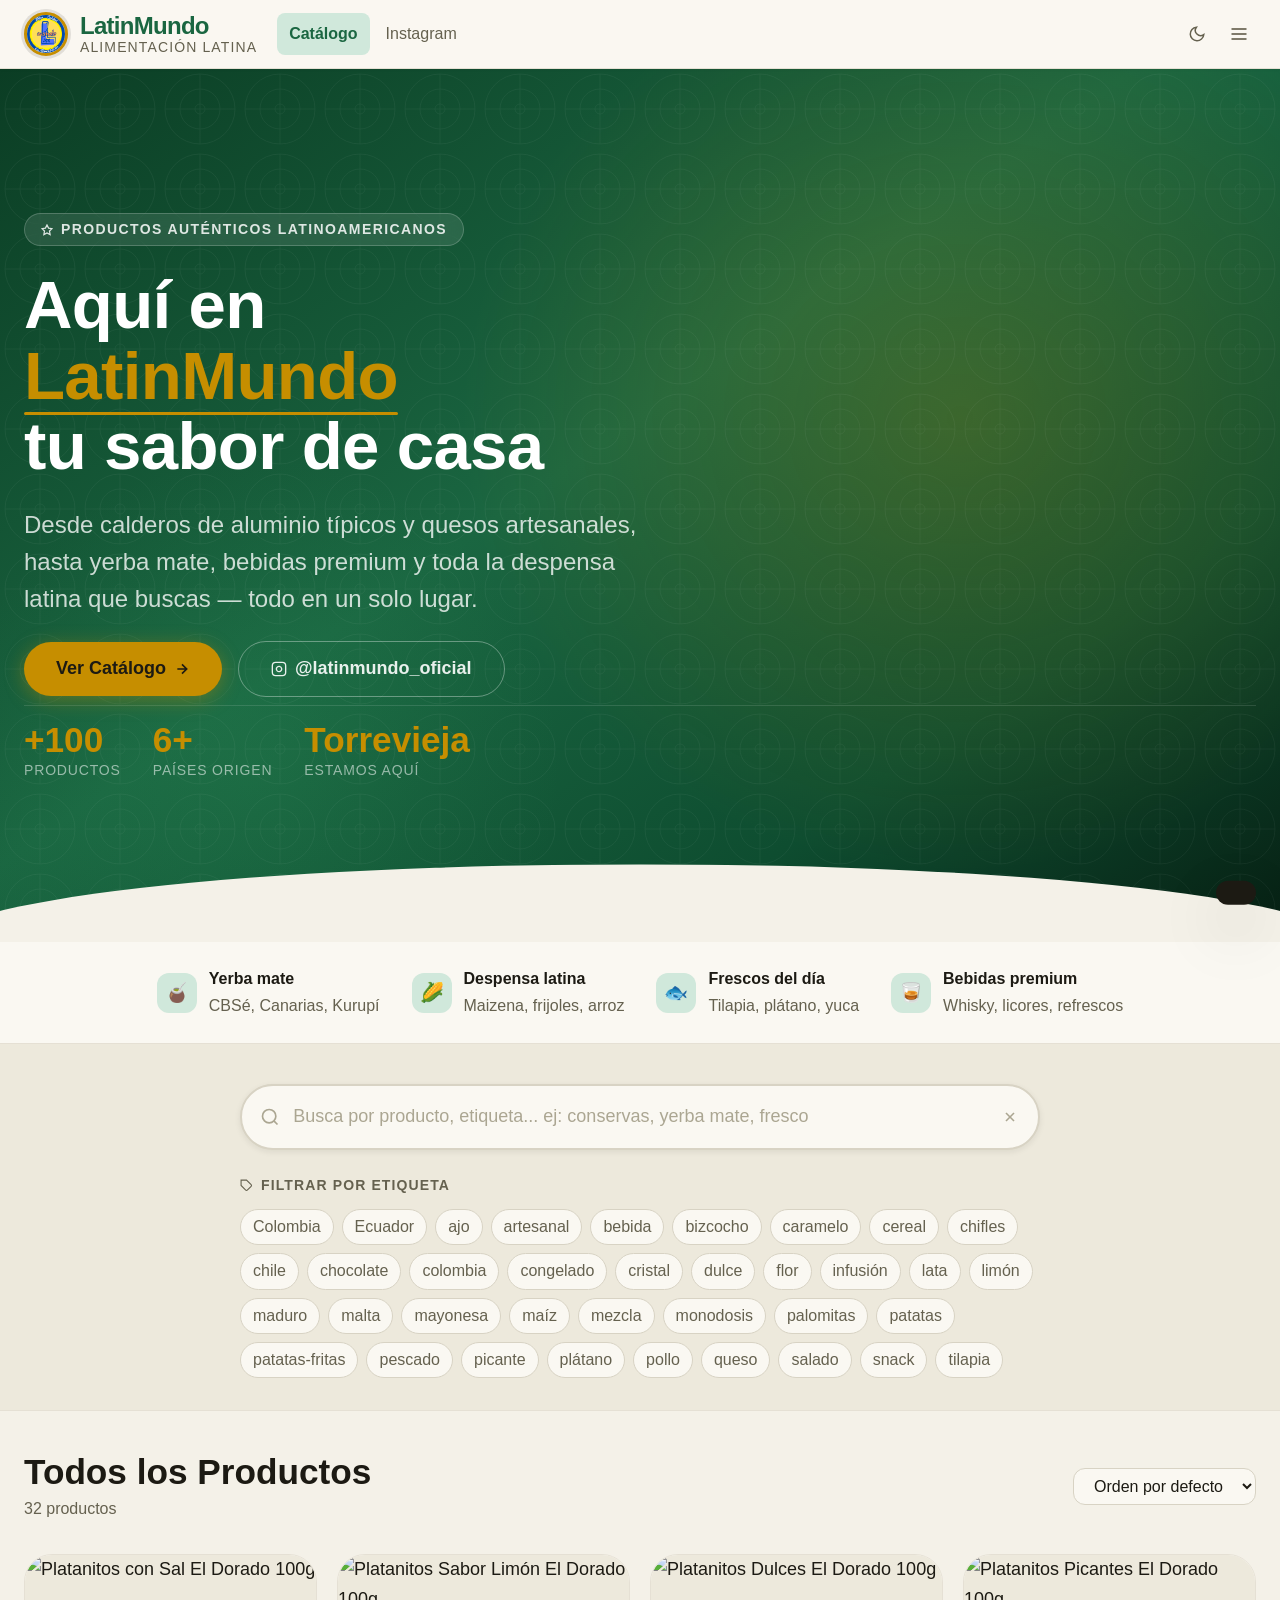
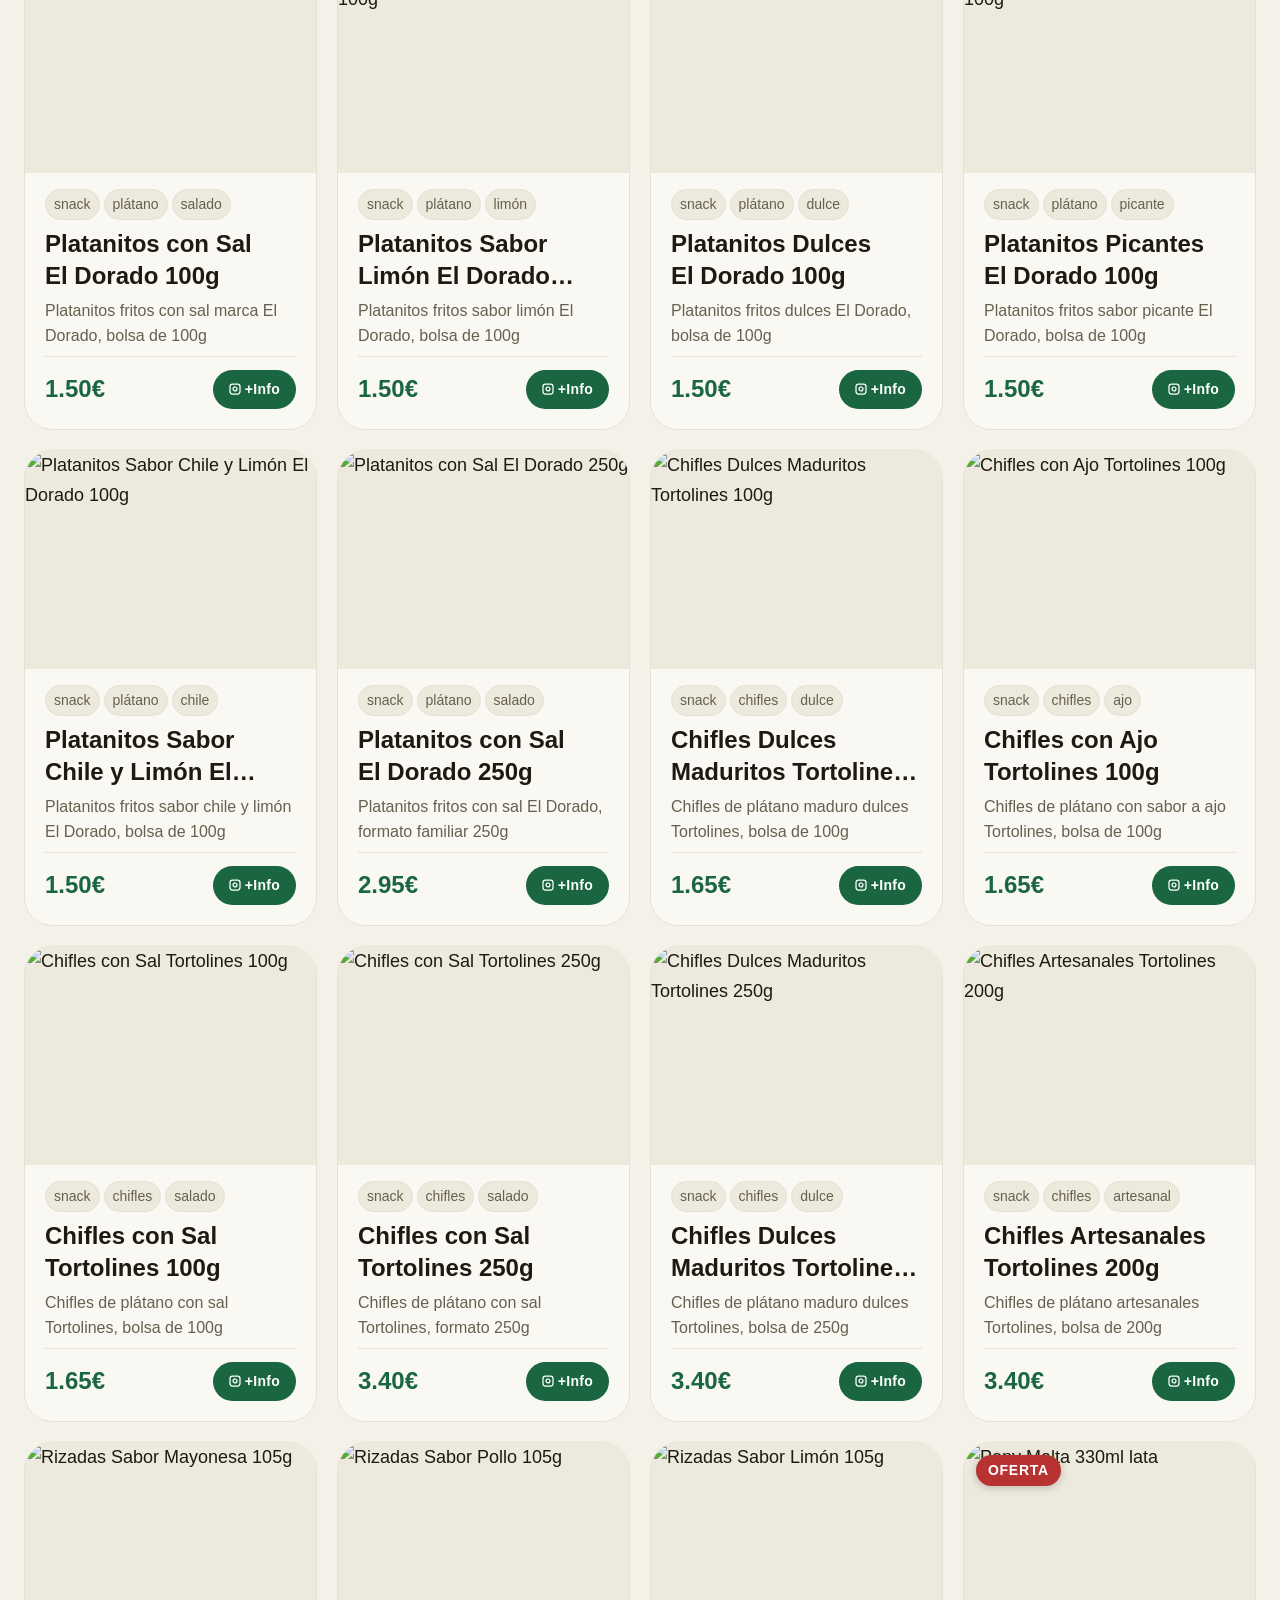
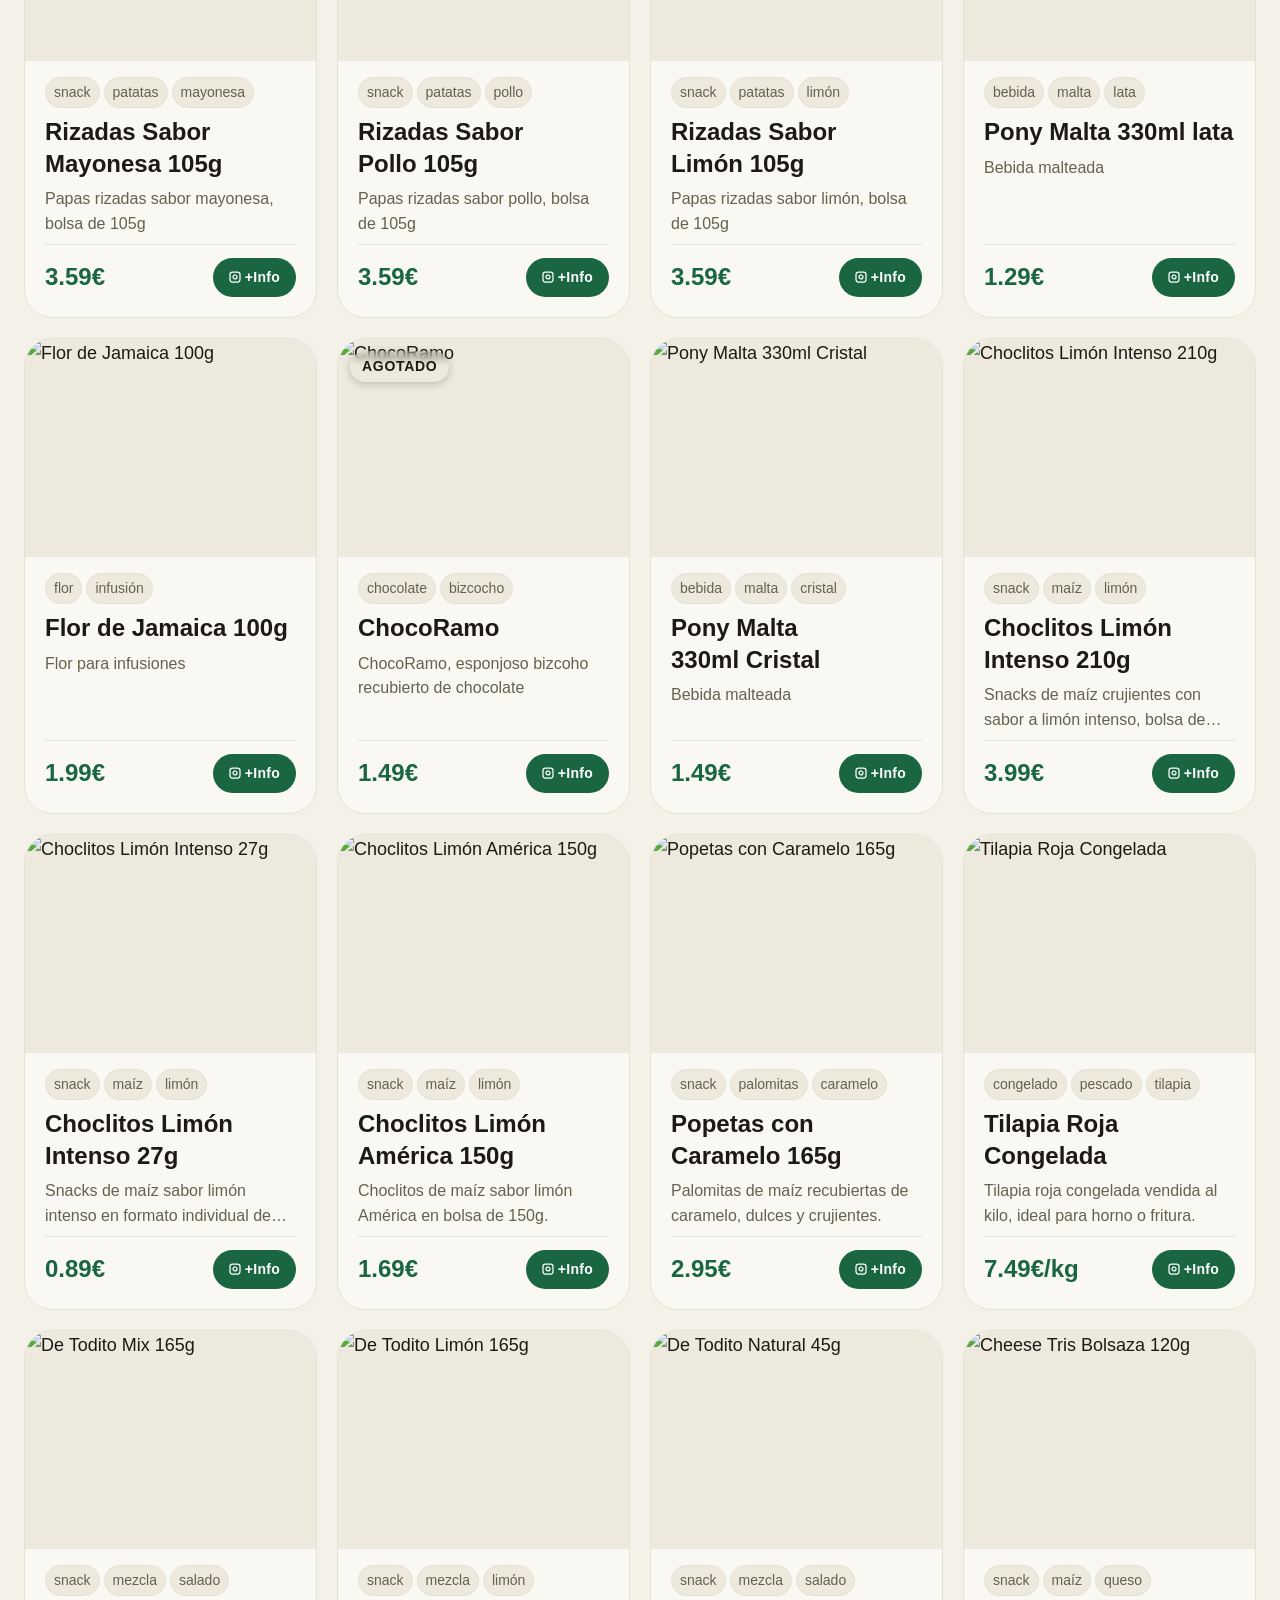
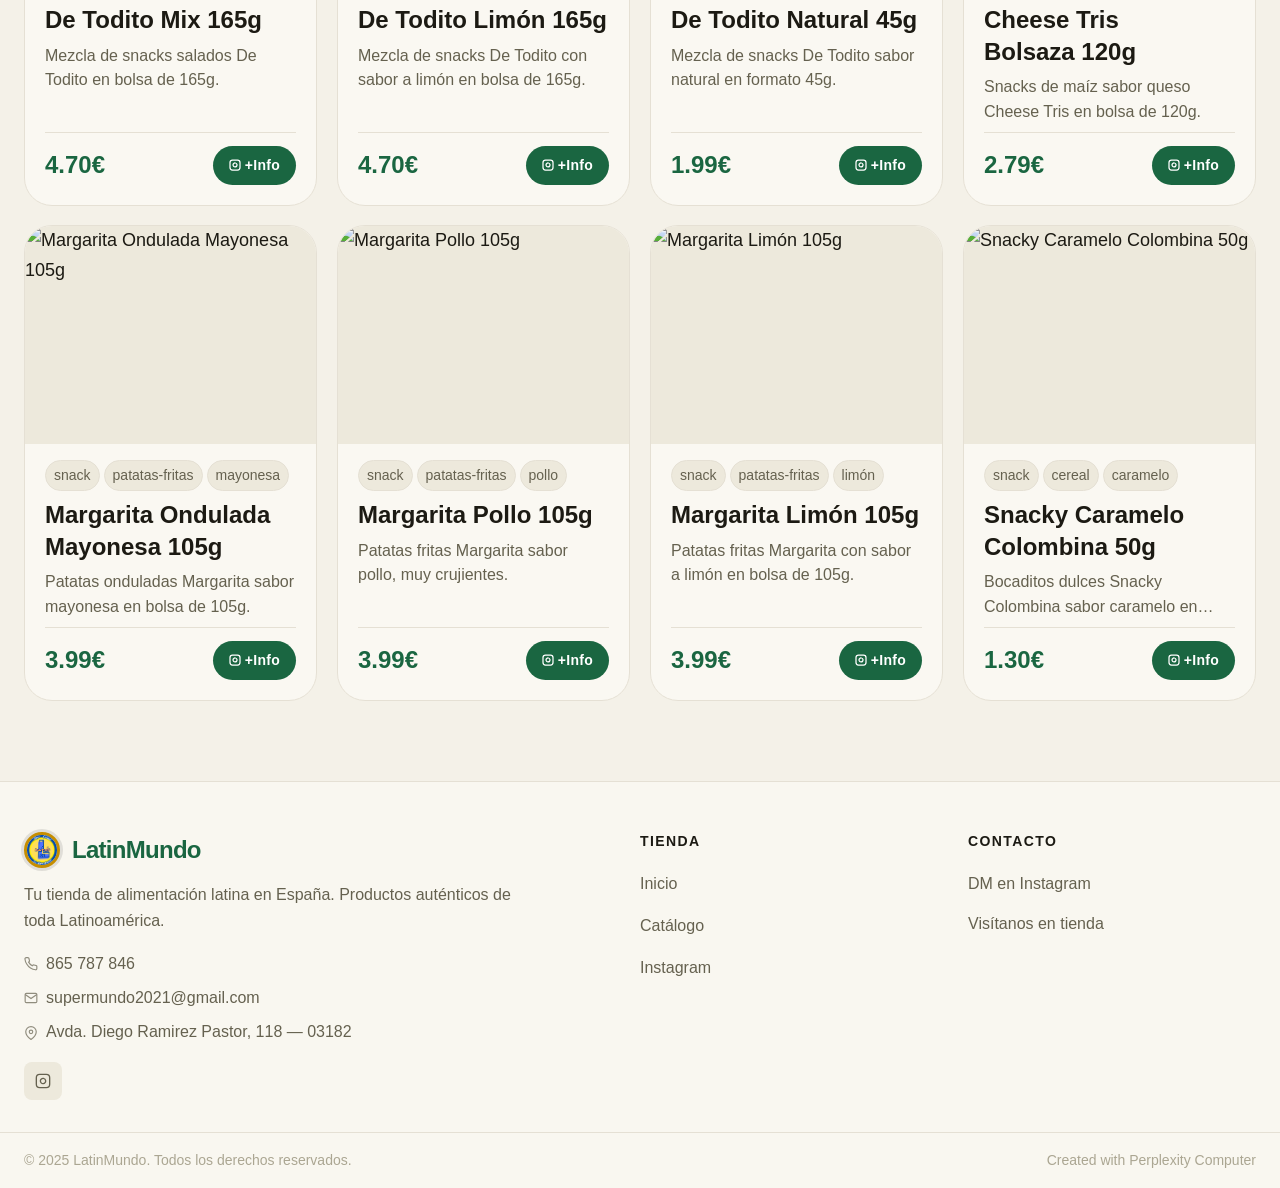
==== index.html @ 467a12db "Add files via upload" ====
<!DOCTYPE html>
<html lang="es" data-theme="light">
<head>
  <meta charset="UTF-8">
  <meta name="viewport" content="width=device-width, initial-scale=1.0">
  <title>LatinMundo — Productos Latinos en España</title>
  <meta name="description" content="Tu tienda de alimentación latina en Torrevieja. Yerba mate, bebidas, frutas exóticas, despensa latina y mucho más. Síguenos en @latinmundo_oficial.">
  <meta property="og:title" content="LatinMundo — Alimentación Latina">
  <meta property="og:description" content="Tu tienda de productos latinos en Torrevieja">
  <meta property="og:type" content="website">

  <!-- FAVICON CON TU PNG -->
 <link rel="icon" type="image/png" href="S(1).png">

  <link href="https://api.fontshare.com/v2/css?f[]=clash-display@400,500,600,700&f[]=satoshi@400,500,600,700&display=swap" rel="stylesheet">
  <link rel="stylesheet" href="style.css">
  <link rel="stylesheet" href="admin.css">

  <!-- LOGO REDONDO CON CSS -->
  <style>
    .logo-mark {
      width: 36px;
      height: 36px;
      border-radius: 50%;
      object-fit: cover;
      border: 3px solid #c68e00;
      background: #1a6641;
      box-shadow: 0 0 0 3px rgba(0,0,0,0.1);
    }

    /* Versión más grande para el header principal si quieres */
    .header .logo-mark {
      width: 44px;
      height: 44px;
    }
  </style>

  <script type="application/ld+json">
  {"@context":"https://schema.org","@type":"GroceryStore","name":"LatinMundo","description":"Tienda de alimentación latina en España.","url":"https://alimentacionsupermundo.es","telephone":"+34865787846","email":"supermundo2021@gmail.com","address":{"@type":"PostalAddress","streetAddress":"Avda. Diego Ramirez Pastor, 118","postalCode":"03182","addressCountry":"ES"},"sameAs":["https://www.instagram.com/latinmundo_oficial/"],"creator":{"@type":"SoftwareApplication","name":"Perplexity Computer","url":"https://www.perplexity.ai/computer"}}
  </script>
</head>
<body>

<!-- ======================================================
     VISTA: CATÁLOGO
     ====================================================== -->
<div id="view-catalog">

  <!-- HEADER -->
  <header class="header">
    <div class="header-inner">
      <a href="#" class="logo" aria-label="LatinMundo - Inicio">
        <!-- LOGO PNG REDONDO -->
        <img src="S(1).png" alt="LatinMundo" class="logo-mark">
        <div class="logo-text">
          <span class="logo-name">LatinMundo</span>
          <span class="logo-sub">Alimentación Latina</span>
        </div>
      </a>

      <nav class="nav" id="main-nav" role="navigation" aria-label="Navegación principal">
        <a href="#" class="nav-link active">Catálogo</a>
        <a href="https://www.instagram.com/latinmundo_oficial/" target="_blank" rel="noopener" class="nav-link">Instagram</a>
      </nav>

      <div class="header-actions">
        <button class="btn-icon" data-theme-toggle aria-label="Cambiar tema">
          <svg width="18" height="18" viewBox="0 0 24 24" fill="none" stroke="currentColor" stroke-width="2"><circle cx="12" cy="12" r="5"/><path d="M12 1v2M12 21v2M4.22 4.22l1.42 1.42M18.36 18.36l1.42 1.42M1 12h2M21 12h2M4.22 19.78l1.42-1.42M18.36 5.64l1.42-1.42"/></svg>
        </button>
        <button class="mobile-menu-btn btn-icon" id="mobile-menu-btn" aria-label="Abrir menú">
          <svg width="20" height="20" viewBox="0 0 24 24" fill="none" stroke="currentColor" stroke-width="2"><line x1="3" y1="6" x2="21" y2="6"/><line x1="3" y1="12" x2="21" y2="12"/><line x1="3" y1="18" x2="21" y2="18"/></svg>
        </button>
      </div>
    </div>
  </header>

  <!-- HERO -->
  <section class="hero" aria-label="Bienvenida">
    <div class="hero-pattern" aria-hidden="true"></div>
    <div class="hero-inner">
      <div class="hero-badge">
        <svg width="12" height="12" viewBox="0 0 24 24" fill="none" stroke="currentColor" stroke-width="2.5"><polygon points="12 2 15.09 8.26 22 9.27 17 14.14 18.18 21.02 12 17.77 5.82 21.02 7 14.14 2 9.27 8.91 8.26 12 2"/></svg>
        Productos Auténticos Latinoamericanos
      </div>
      <h1>Aquí en <span>LatinMundo</span><br>tu sabor de casa</h1>
      <p class="hero-desc">Desde calderos de aluminio típicos y quesos artesanales, hasta yerba mate, bebidas premium y toda la despensa latina que buscas — todo en un solo lugar.</p>
      <div class="hero-actions">
        <a href="#catalogo" class="btn-primary">
          Ver Catálogo
          <svg width="16" height="16" viewBox="0 0 24 24" fill="none" stroke="currentColor" stroke-width="2.5"><path d="M5 12h14M12 5l7 7-7 7"/></svg>
        </a>
        <a href="https://www.instagram.com/latinmundo_oficial/" target="_blank" rel="noopener" class="btn-outline-white">
          <svg width="16" height="16" viewBox="0 0 24 24" fill="none" stroke="currentColor" stroke-width="2"><rect x="2" y="2" width="20" height="20" rx="5"/><path d="M16 11.37A4 4 0 1 1 12.63 8 4 4 0 0 1 16 11.37z"/><line x1="17.5" y1="6.5" x2="17.51" y2="6.5"/></svg>
          @latinmundo_oficial
        </a>
      </div>
    </div>

    <div class="hero-stats">
      <div class="hero-stat">
        <span class="hero-stat-num">+100</span>
        <span class="hero-stat-label">Productos</span>
      </div>
      <div class="hero-stat">
        <span class="hero-stat-num">6+</span>
        <span class="hero-stat-label">Países origen</span>
      </div>
      <div class="hero-stat">
        <span class="hero-stat-num">Torrevieja</span>
        <span class="hero-stat-label">Estamos aquí</span>
      </div>
    </div>
  </section>

  <!-- FRANJA DE CARACTERÍSTICAS -->
  <div class="features-strip">
    <div class="features-strip-inner">
      <div class="feature-item">
        <div class="feature-icon">🧉</div>
        <div class="feature-text"><strong>Yerba mate</strong>CBSé, Canarias, Kurupí</div>
      </div>
      <div class="feature-item">
        <div class="feature-icon">🌽</div>
        <div class="feature-text"><strong>Despensa latina</strong>Maizena, frijoles, arroz</div>
      </div>
      <div class="feature-item">
        <div class="feature-icon">🐟</div>
        <div class="feature-text"><strong>Frescos del día</strong>Tilapia, plátano, yuca</div>
      </div>
      <div class="feature-item">
        <div class="feature-icon">🥃</div>
        <div class="feature-text"><strong>Bebidas premium</strong>Whisky, licores, refrescos</div>
      </div>
    </div>
  </div>

  <!-- BÚSQUEDA -->
  <section class="search-section" id="catalogo" aria-label="Búsqueda y filtros">
    <div class="search-wrap">
      <div class="search-bar-main">
        <div class="search-input-wrap">
          <svg class="search-icon" width="20" height="20" viewBox="0 0 24 24" fill="none" stroke="currentColor" stroke-width="2"><circle cx="11" cy="11" r="8"/><path d="M21 21l-4.35-4.35"/></svg>
          <input
            id="search-input"
            type="search"
            class="search-input"
            placeholder="Busca por producto, etiqueta... ej: conservas, yerba mate, fresco"
            aria-label="Buscar productos"
            autocomplete="off"
          >
          <button class="search-clear" onclick="clearSearch()" aria-label="Borrar búsqueda" title="Borrar">
            <svg width="16" height="16" viewBox="0 0 24 24" fill="none" stroke="currentColor" stroke-width="2.5"><line x1="18" y1="6" x2="6" y2="18"/><line x1="6" y1="6" x2="18" y2="18"/></svg>
          </button>
        </div>
      </div>
      <div class="tag-section">
        <p class="tag-label">
          <svg width="13" height="13" viewBox="0 0 24 24" fill="none" stroke="currentColor" stroke-width="2"><path d="M20.59 13.41l-7.17 7.17a2 2 0 0 1-2.83 0L2 12V2h10l8.59 8.59a2 2 0 0 1 0 2.82z"/><line x1="7" y1="7" x2="7.01" y2="7"/></svg>
          Filtrar por etiqueta
        </p>
        <div class="tag-cloud" id="tag-cloud" role="list" aria-label="Etiquetas de productos"></div>
      </div>
    </div>
  </section>

  <!-- CATÁLOGO -->
  <main class="catalog-main" aria-label="Catálogo de productos">
    <div class="catalog-header">
      <div>
        <h2 class="products-title">Todos los Productos</h2>
        <p class="products-count" id="products-count" aria-live="polite">Cargando...</p>
      </div>
      <select class="sort-select" id="sort-select" aria-label="Ordenar">
        <option value="default">Orden por defecto</option>
        <option value="az">Nombre A → Z</option>
        <option value="za">Nombre Z → A</option>
      </select>
    </div>
    <div class="products-grid" id="products-grid" role="list"></div>
  </main>

  <!-- FOOTER -->
  <footer class="footer">
    <div class="footer-inner">
      <div class="footer-brand">
        <a href="#" class="logo">
          <!-- LOGO PNG REDONDO EN FOOTER -->
          <img src="S(1).png" alt="LatinMundo" class="logo-mark">
          <span class="logo-name">LatinMundo</span>
        </a>
        <p>Tu tienda de alimentación latina en España. Productos auténticos de toda Latinoamérica.</p>
        <div class="footer-contact-list">
          <a href="tel:+34865787846" class="footer-contact-link">
            <svg width="14" height="14" viewBox="0 0 24 24" fill="none" stroke="currentColor" stroke-width="2"><path d="M22 16.92v3a2 2 0 0 1-2.18 2 19.79 19.79 0 0 1-8.63-3.07A19.5 19.5 0 0 1 4.69 12a19.79 19.79 0 0 1-3.07-8.67A2 2 0 0 1 3.6 1.18h3a2 2 0 0 1 2 1.72c.127.96.361 1.903.7 2.81a2 2 0 0 1-.45 2.11L7.91 8.77a16 16 0 0 0 6.29 6.29l.96-.96a2 2 0 0 1 2.11-.45c.907.339 1.85.573 2.81.7A2 2 0 0 1 22 16.92z"/></svg>
            865 787 846
          </a>
          <a href="mailto:supermundo2021@gmail.com" class="footer-contact-link">
            <svg width="14" height="14" viewBox="0 0 24 24" fill="none" stroke="currentColor" stroke-width="2"><path d="M4 4h16c1.1 0 2 .9 2 2v12c0 1.1-.9 2-2 2H4c-1.1 0-2-.9-2-2V6c0-1.1.9-2 2-2z"/><polyline points="22,6 12,13 2,6"/></svg>
            supermundo2021@gmail.com
          </a>
          <a href="https://www.google.com/maps/search/?api=1&query=Avda.+Diego+Ramirez+Pastor+118+03182+Torrevieja" target="_blank" rel="noopener" class="footer-contact-link">
            <svg width="14" height="14" viewBox="0 0 24 24" fill="none" stroke="currentColor" stroke-width="2"><path d="M21 10c0 7-9 13-9 13s-9-6-9-13a9 9 0 0 1 18 0z"/><circle cx="12" cy="10" r="3"/></svg>
            Avda. Diego Ramirez Pastor, 118 — 03182
          </a>
        </div>
        <div class="social-links" style="margin-top:var(--space-4);">
          <a href="https://www.instagram.com/latinmundo_oficial/" target="_blank" rel="noopener" class="social-link" aria-label="Instagram">
            <svg width="16" height="16" viewBox="0 0 24 24" fill="none" stroke="currentColor" stroke-width="2"><rect x="2" y="2" width="20" height="20" rx="5"/><path d="M16 11.37A4 4 0 1 1 12.63 8 4 4 0 0 1 16 11.37z"/><line x1="17.5" y1="6.5" x2="17.51" y2="6.5"/></svg>
          </a>
        </div>
      </div>
      <div>
        <p class="footer-col-title">Tienda</p>
        <ul class="footer-links">
          <li><a href="#">Inicio</a></li>
          <li><a href="#catalogo">Catálogo</a></li>
          <li><a href="https://www.instagram.com/latinmundo_oficial/" target="_blank" rel="noopener">Instagram</a></li>
        </ul>
      </div>
      <div>
        <p class="footer-col-title">Contacto</p>
        <ul class="footer-links">
          <li><a href="https://www.instagram.com/latinmundo_oficial/" target="_blank" rel="noopener">DM en Instagram</a></li>
          <li style="color:var(--color-text-muted);font-size:var(--text-sm);">Visítanos en tienda</li>
        </ul>
      </div>
    </div>
    <div class="footer-bottom">
      <p>© 2025 LatinMundo. Todos los derechos reservados.</p>
      <a href="https://www.perplexity.ai/computer" target="_blank" rel="noopener noreferrer">Created with Perplexity Computer</a>
    </div>
  </footer>

</div><!-- /view-catalog -->


<!-- ======================================================
     VISTA: ADMIN
     ====================================================== -->
<div id="view-admin" style="display:none;">

  <!-- LOGIN -->
  <div id="admin-login-screen" class="login-screen" style="display:flex;">
    <div class="login-card">
      <div class="login-logo">
        <!-- LOGO PNG REDONDO EN ADMIN LOGIN -->
        <img src="S(1).png" alt="LatinMundo" class="logo-mark">
        <span style="font-family:var(--font-display);font-size:var(--text-lg);font-weight:700;color:var(--color-primary);">LatinMundo</span>
      </div>
      <h1>Panel de Administración</h1>
      <p>Introduce la contraseña para gestionar el catálogo.</p>
      <form id="login-form" novalidate>
        <div class="form-group">
          <label class="form-label" for="login-password">Contraseña</label>
          <input type="password" id="login-password" class="form-input" placeholder="••••••••••••" autocomplete="current-password" required>
          <p id="login-error" class="form-error" style="display:none;">Contraseña incorrecta. Inténtalo de nuevo.</p>
        </div>
        <button type="submit" class="btn-login">Entrar al panel</button>
      </form>
      <p style="text-align:center;margin-top:var(--space-6);font-size:var(--text-xs);color:var(--color-text-faint);">
        Contraseña por defecto: <strong style="color:var(--color-text-muted);"></strong>
      </p>
      <div style="text-align:center;margin-top:var(--space-3);">
        <a href="javascript:void(0)" onclick="showView('catalog')" style="font-size:var(--text-sm);color:var(--color-text-faint);">← Volver al catálogo</a>
      </div>
    </div>
  </div>

  <!-- PANEL PRINCIPAL -->
  <div id="admin-main-panel" class="admin-layout" style="display:none;">

    <header class="admin-header">
      <a href="javascript:void(0)" onclick="showView('catalog')" class="admin-back-link">
        <svg width="14" height="14" viewBox="0 0 24 24" fill="none" stroke="currentColor" stroke-width="2"><path d="M19 12H5M12 5l-7 7 7 7"/></svg>
        Catálogo
      </a>
      <div class="admin-header-sep"></div>
      <span class="admin-header-title">Gestor de Productos</span>
      <span class="admin-badge-header">ADMIN</span>
      <div class="admin-header-actions">
        <button class="btn-icon" data-theme-toggle aria-label="Cambiar tema">
          <svg width="16" height="16" viewBox="0 0 24 24" fill="none" stroke="currentColor" stroke-width="2"><circle cx="12" cy="12" r="5"/><path d="M12 1v2M12 21v2M4.22 4.22l1.42 1.42M18.36 18.36l1.42 1.42M1 12h2M21 12h2M4.22 19.78l1.42-1.42M18.36 5.64l1.42-1.42"/></svg>
        </button>
        <a href="https://www.instagram.com/latinmundo_oficial/" target="_blank" rel="noopener" class="btn-outline" style="gap:var(--space-2);">
          <svg width="13" height="13" viewBox="0 0 24 24" fill="none" stroke="currentColor" stroke-width="2"><rect x="2" y="2" width="20" height="20" rx="5"/><path d="M16 11.37A4 4 0 1 1 12.63 8 4 4 0 0 1 16 11.37z"/><line x1="17.5" y1="6.5" x2="17.51" y2="6.5"/></svg>
          Instagram
        </a>
        <button class="btn-outline" onclick="adminLogout()">
          <svg width="13" height="13" viewBox="0 0 24 24" fill="none" stroke="currentColor" stroke-width="2"><path d="M9 21H5a2 2 0 0 1-2-2V5a2 2 0 0 1 2-2h4"/><polyline points="16 17 21 12 16 7"/><line x1="21" y1="12" x2="9" y2="12"/></svg>
          Salir
        </button>
      </div>
    </header>

    <div class="admin-body">

      <!-- Panel izquierdo: lista de productos -->
      <div class="admin-list-panel">
        <div class="admin-toolbar">
          <div class="admin-search-wrap">
            <svg width="14" height="14" viewBox="0 0 24 24" fill="none" stroke="currentColor" stroke-width="2"><circle cx="11" cy="11" r="8"/><path d="M21 21l-4.35-4.35"/></svg>
            <input id="admin-search" type="search" placeholder="Buscar por nombre o etiqueta..." aria-label="Buscar">
          </div>
          <button class="btn-new" onclick="openDrawer(null)">
            <svg width="14" height="14" viewBox="0 0 24 24" fill="none" stroke="currentColor" stroke-width="2.5"><line x1="12" y1="5" x2="12" y2="19"/><line x1="5" y1="12" x2="19" y2="12"/></svg>
            Nuevo Producto
          </button>
          <button class="btn-outline" onclick="exportProducts()" title="Exportar JSON">
            <svg width="13" height="13" viewBox="0 0 24 24" fill="none" stroke="currentColor" stroke-width="2"><path d="M21 15v4a2 2 0 0 1-2 2H5a2 2 0 0 1-2-2v-4"/><polyline points="7 10 12 15 17 10"/><line x1="12" y1="15" x2="12" y2="3"/></svg>
            Exportar
          </button>
          <button class="btn-outline" onclick="exportCatalogJS()" title="Guardar cambios permanentes" style="background:color-mix(in srgb,var(--color-primary) 12%,transparent);border-color:var(--color-primary);color:var(--color-primary);">
            <svg width="13" height="13" viewBox="0 0 24 24" fill="none" stroke="currentColor" stroke-width="2"><path d="M19 21H5a2 2 0 0 1-2-2V5a2 2 0 0 1 2-2h11l5 5v11a2 2 0 0 1-2 2z"/><polyline points="17 21 17 13 7 13 7 21"/><polyline points="7 3 7 8 15 8"/></svg>
            Publicar cambios
          </button>
          <label class="btn-outline" style="cursor:pointer;" title="Importar JSON">
            <svg width="13" height="13" viewBox="0 0 24 24" fill="none" stroke="currentColor" stroke-width="2"><path d="M21 15v4a2 2 0 0 1-2 2H5a2 2 0 0 1-2-2v-4"/><polyline points="17 8 12 3 7 8"/><line x1="12" y1="3" x2="12" y2="15"/></svg>
            Importar
            <input type="file" accept=".json" style="display:none;" onchange="importProducts(event)">
          </label>
          <span class="toolbar-count" id="toolbar-count">— productos</span>
        </div>

        <div class="admin-product-list" id="admin-product-list"></div>

        <div class="admin-footer">
          <div class="danger-actions">
            <button class="btn-danger" onclick="resetProducts()">
              <svg width="12" height="12" viewBox="0 0 24 24" fill="none" stroke="currentColor" stroke-width="2"><polyline points="1 4 1 10 7 10"/><path d="M3.51 15a9 9 0 1 0 .49-3.63"/></svg>
              Restaurar por defecto
            </button>
          </div>
          <div class="admin-footer-right">
            <a href="https://www.perplexity.ai/computer" target="_blank" rel="noopener noreferrer" style="font-size:var(--text-xs);color:var(--color-text-faint);">Created with Perplexity Computer</a>
          </div>
        </div>
      </div>

      <div class="drawer-backdrop" id="drawer-backdrop" onclick="closeDrawer()"></div>

      <aside class="admin-drawer hidden" id="admin-drawer" aria-label="Editor de producto">
        <div class="drawer-header">
          <div>
            <p class="drawer-title" id="drawer-title">Nuevo Producto</p>
            <p class="drawer-subtitle" id="drawer-subtitle">Rellena los campos y guarda</p>
          </div>
          <button class="btn-drawer-close" onclick="closeDrawer()" aria-label="Cerrar editor">
            <svg width="18" height="18" viewBox="0 0 24 24" fill="none" stroke="currentColor" stroke-width="2"><line x1="18" y1="6" x2="6" y2="18"/><line x1="6" y1="6" x2="18" y2="18"/></svg>
          </button>
        </div>

        <form id="product-form" novalidate>
          <input type="hidden" id="product-id">
          <div class="drawer-body">

            <div class="field-group">
              <label class="field-label" for="field-name">
                Nombre del producto <span class="required">*</span>
              </label>
              <input type="text" id="field-name" class="field-input" placeholder="Ej: CBSé Yerba Mate Frutos del Bosque" required>
            </div>

            <div class="field-group">
              <label class="field-label">
                <svg width="11" height="11" viewBox="0 0 24 24" fill="none" stroke="currentColor" stroke-width="2.5"><path d="M20.59 13.41l-7.17 7.17a2 2 0 0 1-2.83 0L2 12V2h10l8.59 8.59a2 2 0 0 1 0 2.82z"/><line x1="7" y1="7" x2="7.01" y2="7"/></svg>
                Etiquetas
              </label>
              <div class="tag-input-wrap" id="tag-input-wrap" onclick="focusTagInput()"></div>
              <p class="field-hint">Escribe una etiqueta y pulsa <kbd style="background:var(--color-surface-offset);padding:1px 5px;border-radius:4px;font-size:10px;border:1px solid var(--color-border);">Enter</kbd> o <kbd style="background:var(--color-surface-offset);padding:1px 5px;border-radius:4px;font-size:10px;border:1px solid var(--color-border);">,</kbd> para añadirla.</p>
            </div>

            <div class="field-group">
              <label class="field-label" for="field-description">Descripción</label>
              <textarea id="field-description" class="field-input field-textarea" placeholder="Describe el producto: origen, formato, características..."></textarea>
            </div>

            <div class="field-row">
              <div class="field-group">
                <label class="field-label" for="field-price">Precio</label>
                <input type="text" id="field-price" class="field-input" placeholder="Ej: 3,99 €">
                <p class="field-hint">Vacío → muestra "Consultar precio"</p>
              </div>
              <div class="field-group">
                <label class="field-label" for="field-badge">Destacado</label>
                <div class="badge-select-wrap">
                  <select id="field-badge" class="field-select">
                    <option value="">Sin destacado</option>
                    <option value="nuevo">🆕 Nuevo</option>
                    <option value="popular">⭐ Popular</option>
                    <option value="premium">💎 Premium</option>
                    <option value="fresco">🌿 Fresco</option>
                    <option value="oferta">🔥 Oferta</option>
                  </select>
                </div>
              </div>
            </div>

            <p class="drawer-section-title">Imagen del producto</p>

            <div class="field-group">
              <label class="field-label">Emoji (si no hay imagen)</label>
              <div class="emoji-row">
                <div class="emoji-box" id="emoji-preview-box">🛒</div>
                <input type="text" id="field-emoji" class="field-input" placeholder="🧉 🥃 🌽 🐟 🍌..." maxlength="4" style="flex:1;">
              </div>
            </div>

            <div class="field-group">
              <label class="field-label" for="field-image">URL de imagen</label>
              <input type="url" id="field-image" class="field-input" placeholder="https://ejemplo.com/imagen.jpg">
              <div class="image-preview" id="image-preview">
                <div class="image-preview-placeholder">
                  <svg width="32" height="32" viewBox="0 0 24 24" fill="none" stroke="currentColor" stroke-width="1.5"><rect x="3" y="3" width="18" height="18" rx="2"/><circle cx="8.5" cy="8.5" r="1.5"/><polyline points="21 15 16 10 5 21"/></svg>
                  <span>Sin imagen</span>
                </div>
              </div>
            </div>

          </div><!-- /drawer-body -->

          <div class="drawer-footer">
            <button type="button" class="btn-cancel-drawer" onclick="closeDrawer()">Cancelar</button>
            <button type="submit" class="btn-save-drawer">
              <svg width="14" height="14" viewBox="0 0 24 24" fill="none" stroke="currentColor" stroke-width="2.5"><path d="M19 21H5a2 2 0 0 1-2-2V5a2 2 0 0 1 2-2h11l5 5v11a2 2 0 0 1-2 2z"/><polyline points="17 21 17 13 7 13 7 21"/><polyline points="7 3 7 8 15 8"/></svg>
              Guardar cambios
            </button>
          </div>
        </form>
      </aside>

    </div><!-- /admin-body -->
  </div><!-- /admin-main-panel -->

  <div id="admin-toast" class="toast" role="alert" aria-live="assertive"></div>
</div><!-- /view-admin -->

<div id="toast" class="toast" role="alert" aria-live="assertive"></div>

<script src="catalog.js"></script>
<script src="admin.js"></script>

</body>
</html>
---- style.css ----
/* ===========================
   LATINMUNDO — CATÁLOGO WEB
   Verde selva + Dorado cálido + Crema
   Boska (display) + General Sans (body)
   =========================== */

/* ── TOKENS ── */
:root {
  --text-xs:   clamp(0.75rem,  0.7rem  + 0.25vw, 0.875rem);
  --text-sm:   clamp(0.875rem, 0.8rem  + 0.35vw, 1rem);
  --text-base: clamp(1rem,     0.95rem + 0.25vw, 1.125rem);
  --text-lg:   clamp(1.125rem, 1rem    + 0.75vw, 1.5rem);
  --text-xl:   clamp(1.5rem,   1.2rem  + 1.25vw, 2.25rem);
  --text-2xl:  clamp(2rem,     1.2rem  + 2.5vw,  3.5rem);
  --text-3xl:  clamp(2.5rem,   1rem    + 4vw,    5rem);

  --space-1: 0.25rem; --space-2: 0.5rem; --space-3: 0.75rem;
  --space-4: 1rem;    --space-5: 1.25rem; --space-6: 1.5rem;
  --space-8: 2rem;    --space-10: 2.5rem; --space-12: 3rem;
  --space-16: 4rem;   --space-20: 5rem;   --space-24: 6rem;

  --radius-sm: 0.375rem; --radius-md: 0.5rem; --radius-lg: 0.75rem;
  --radius-xl: 1.25rem;  --radius-2xl: 1.75rem; --radius-full: 9999px;

  --ease-out: cubic-bezier(0.16, 1, 0.3, 1);
  --transition: 200ms var(--ease-out);

  --content-default: 960px;
  --content-wide: 1280px;

  --font-display: 'Clash Display', 'Helvetica Neue', sans-serif;
  --font-body: 'Satoshi', 'Helvetica Neue', sans-serif;
}

/* ── LIGHT MODE ── */
:root, [data-theme="light"] {
  --color-bg:             #f4f1e8;
  --color-surface:        #faf8f2;
  --color-surface-2:      #fdfcf8;
  --color-surface-offset: #ede9dc;
  --color-border:         #d8d3c4;
  --color-divider:        #e5e0d4;
  --color-text:           #1c1a13;
  --color-text-muted:     #65614f;
  --color-text-faint:     #aba692;
  --color-text-inverse:   #faf8f2;
  --color-primary:        #1a6641;
  --color-primary-hover:  #144f32;
  --color-primary-active: #0e3823;
  --color-primary-light:  #d0e8db;
  --color-gold:           #c68e00;
  --color-gold-hover:     #a87600;
  --color-gold-light:     #f5e9c2;
  --color-accent:         #b83232;
  --color-accent-light:   #fcdad7;
  --shadow-xs: 0 1px 2px rgba(28,26,19,0.06);
  --shadow-sm: 0 2px 6px rgba(28,26,19,0.08);
  --shadow-md: 0 6px 20px rgba(28,26,19,0.10);
  --shadow-lg: 0 16px 48px rgba(28,26,19,0.14);
  --shadow-xl: 0 24px 64px rgba(28,26,19,0.18);
}

/* ── DARK MODE ── */
[data-theme="dark"] {
  --color-bg:             #111009;
  --color-surface:        #181610;
  --color-surface-2:      #1d1b14;
  --color-surface-offset: #151310;
  --color-border:         #2c2a23;
  --color-divider:        #222018;
  --color-text:           #e6e2d8;
  --color-text-muted:     #857f6d;
  --color-text-faint:     #4a4840;
  --color-text-inverse:   #111009;
  --color-primary:        #3db870;
  --color-primary-hover:  #2da05e;
  --color-primary-active: #1e874c;
  --color-primary-light:  #1a3025;
  --color-gold:           #f0b833;
  --color-gold-hover:     #e0a510;
  --color-gold-light:     #352d10;
  --color-accent:         #e85050;
  --color-accent-light:   #381c1c;
  --shadow-xs: 0 1px 2px rgba(0,0,0,0.3);
  --shadow-sm: 0 2px 6px rgba(0,0,0,0.35);
  --shadow-md: 0 6px 20px rgba(0,0,0,0.4);
  --shadow-lg: 0 16px 48px rgba(0,0,0,0.5);
  --shadow-xl: 0 24px 64px rgba(0,0,0,0.6);
}

@media (prefers-color-scheme: dark) {
  :root:not([data-theme]) {
    --color-bg:#111009; --color-surface:#181610; --color-surface-2:#1d1b14;
    --color-surface-offset:#151310; --color-border:#2c2a23; --color-divider:#222018;
    --color-text:#e6e2d8; --color-text-muted:#857f6d; --color-text-faint:#4a4840;
    --color-text-inverse:#111009; --color-primary:#3db870; --color-primary-hover:#2da05e;
    --color-primary-active:#1e874c; --color-primary-light:#1a3025;
    --color-gold:#f0b833; --color-gold-hover:#e0a510; --color-gold-light:#352d10;
    --color-accent:#e85050; --color-accent-light:#381c1c;
    --shadow-sm:0 2px 6px rgba(0,0,0,.35); --shadow-md:0 6px 20px rgba(0,0,0,.4);
    --shadow-lg:0 16px 48px rgba(0,0,0,.5); --shadow-xl:0 24px 64px rgba(0,0,0,.6);
  }
}

/* ── BASE RESET ── */
*, *::before, *::after { box-sizing: border-box; margin: 0; padding: 0; }
html {
  -webkit-font-smoothing: antialiased;
  text-rendering: optimizeLegibility;
  scroll-behavior: smooth;
  scroll-padding-top: 80px;
}
body {
  min-height: 100dvh;
  line-height: 1.65;
  font-family: var(--font-body);
  font-size: var(--text-base);
  color: var(--color-text);
  background-color: var(--color-bg);
}
img, picture, video, canvas, svg { display: block; max-width: 100%; height: auto; }
input, button, textarea, select { font: inherit; color: inherit; }
h1,h2,h3,h4,h5,h6 { text-wrap: balance; line-height: 1.2; font-family: var(--font-display); }
p, li { text-wrap: pretty; }
button { cursor: pointer; background: none; border: none; }
a { color: inherit; text-decoration: none; }
ul { list-style: none; }
::selection { background: color-mix(in srgb, var(--color-primary) 20%, transparent); }
:focus-visible { outline: 2px solid var(--color-primary); outline-offset: 3px; border-radius: var(--radius-sm); }

/* ==================
   HEADER
================== */
.header {
  position: sticky; top: 0; z-index: 200;
  background: color-mix(in srgb, var(--color-surface) 92%, transparent);
  backdrop-filter: blur(16px) saturate(1.6);
  -webkit-backdrop-filter: blur(16px) saturate(1.6);
  border-bottom: 1px solid var(--color-divider);
  box-shadow: var(--shadow-xs);
}
.header-inner {
  max-width: var(--content-wide); margin: 0 auto;
  padding: var(--space-3) var(--space-6);
  display: flex; align-items: center; gap: var(--space-5);
}
.logo {
  display: flex; align-items: center; gap: var(--space-3);
  text-decoration: none; flex-shrink: 0;
  transition: opacity var(--transition);
}
.logo:hover { opacity: 0.85; }
.logo-mark { width: 42px; height: 42px; flex-shrink: 0; }
.logo-text { display: flex; flex-direction: column; line-height: 1.1; }
.logo-name {
  font-family: var(--font-display); font-size: var(--text-lg);
  font-weight: 600; color: var(--color-primary); letter-spacing: -0.03em;
}
.logo-sub {
  font-size: var(--text-xs); color: var(--color-text-muted);
  letter-spacing: 0.08em; text-transform: uppercase; font-weight: 500;
}

.nav { display: flex; align-items: center; gap: var(--space-1); flex: 1; }
.nav-link {
  padding: var(--space-2) var(--space-3); font-size: var(--text-sm);
  font-weight: 500; color: var(--color-text-muted); border-radius: var(--radius-md);
  transition: color var(--transition), background var(--transition);
}
.nav-link:hover { color: var(--color-text); background: var(--color-surface-offset); }
.nav-link.active { color: var(--color-primary); font-weight: 600; background: var(--color-primary-light); }

.header-actions { display: flex; align-items: center; gap: var(--space-2); margin-left: auto; }
.btn-icon {
  width: 38px; height: 38px; display: flex; align-items: center; justify-content: center;
  border-radius: var(--radius-md); color: var(--color-text-muted); background: transparent;
  transition: background var(--transition), color var(--transition);
}
.btn-icon:hover { background: var(--color-surface-offset); color: var(--color-text); }

/* Menú móvil */
.mobile-menu-btn {
  display: none;
  width: 38px; height: 38px;
  align-items: center; justify-content: center;
  border-radius: var(--radius-md);
  color: var(--color-text-muted);
  transition: background var(--transition), color var(--transition);
}
.mobile-menu-btn:hover { background: var(--color-surface-offset); color: var(--color-text); }

@media (max-width: 768px) {
  .nav {
    display: none;
    position: absolute;
    top: calc(100% + 1px);
    left: 0; right: 0;
    background: var(--color-surface);
    border-bottom: 1px solid var(--color-divider);
    padding: var(--space-3) var(--space-4) var(--space-4);
    flex-direction: column;
    gap: var(--space-1);
    box-shadow: var(--shadow-md);
    z-index: 199;
    animation: slideDown 0.2s var(--ease-out);
  }
  .nav.open { display: flex; }
  .nav-link { width: 100%; padding: var(--space-3) var(--space-4); border-radius: var(--radius-lg); }
  .mobile-menu-btn { display: flex; }
  .header-inner { flex-wrap: wrap; position: relative; }
}

@keyframes slideDown {
  from { opacity: 0; transform: translateY(-8px); }
  to   { opacity: 1; transform: translateY(0); }
}

/* ==================
   HERO
================== */
.hero {
  background: linear-gradient(145deg, #0b3d24 0%, #1a6641 45%, #0e4d30 75%, #071f13 100%);
  color: #fff;
  padding: clamp(var(--space-16), 12vw, 9rem) var(--space-6) clamp(var(--space-20), 14vw, 10rem);
  position: relative; overflow: hidden;
}

/* Gradiente dorado lateral */
.hero::before {
  content: ''; position: absolute; inset: 0;
  background:
    radial-gradient(ellipse 60% 80% at 75% 40%, rgba(198,142,0,0.22) 0%, transparent 65%),
    radial-gradient(ellipse 40% 60% at 20% 80%, rgba(61,184,112,0.12) 0%, transparent 60%);
  pointer-events: none;
}

.hero-pattern {
  position: absolute; inset: 0; opacity: 0.05; pointer-events: none;
  background-image: url("data:image/svg+xml,%3Csvg width='80' height='80' viewBox='0 0 80 80' xmlns='http://www.w3.org/2000/svg'%3E%3Cg fill='none' stroke='%23ffffff' stroke-width='1'%3E%3Ccircle cx='40' cy='40' r='35'/%3E%3Ccircle cx='40' cy='40' r='20'/%3E%3Ccircle cx='40' cy='40' r='5'/%3E%3Cline x1='5' y1='40' x2='75' y2='40'/%3E%3Cline x1='40' y1='5' x2='40' y2='75'/%3E%3C/g%3E%3C/svg%3E");
  background-size: 80px 80px;
  will-change: transform;
}

/* Ola decorativa inferior */
.hero::after {
  content: '';
  position: absolute;
  bottom: -2px; left: 0; right: 0; height: 80px;
  background: var(--color-bg);
  clip-path: ellipse(55% 100% at 50% 100%);
}

.hero-inner {
  max-width: var(--content-wide); margin: 0 auto;
  position: relative; z-index: 1;
  display: grid;
  grid-template-columns: 1fr;
  gap: var(--space-6);
}

.hero-badge {
  display: inline-flex; align-items: center; gap: var(--space-2);
  background: rgba(255,255,255,0.1);
  border: 1px solid rgba(255,255,255,0.2);
  border-radius: var(--radius-full);
  padding: var(--space-1) var(--space-4);
  font-size: var(--text-xs); font-weight: 700; letter-spacing: 0.1em;
  text-transform: uppercase; color: rgba(255,255,255,0.85);
  width: fit-content;
  backdrop-filter: blur(8px);
  animation: fadeUp 0.7s var(--ease-out) both;
}

.hero h1 {
  font-size: var(--text-3xl); font-weight: 700; color: #fff;
  letter-spacing: -0.01em; max-width: 14ch;
  line-height: 1.05;
  animation: fadeUp 0.7s 0.1s var(--ease-out) both;
}
.hero h1 span {
  color: var(--color-gold);
  position: relative;
  display: inline-block;
}
/* Subrayado dorado animado */
.hero h1 span::after {
  content: '';
  position: absolute;
  bottom: -4px; left: 0; right: 0; height: 3px;
  background: var(--color-gold);
  border-radius: 2px;
  transform: scaleX(0);
  transform-origin: left;
  animation: underlineExpand 0.6s 0.7s var(--ease-out) forwards;
}

@keyframes underlineExpand {
  to { transform: scaleX(1); }
}

.hero-desc {
  font-size: var(--text-lg); color: rgba(255,255,255,0.78);
  max-width: 48ch; line-height: 1.55;
  animation: fadeUp 0.7s 0.2s var(--ease-out) both;
}

.hero-actions {
  display: flex; gap: var(--space-4); flex-wrap: wrap; align-items: center;
  animation: fadeUp 0.7s 0.3s var(--ease-out) both;
}

/* Estadísticas del hero */
.hero-stats {
  display: flex; gap: var(--space-8); flex-wrap: wrap;
  animation: fadeUp 0.7s 0.4s var(--ease-out) both;
  padding-top: var(--space-4);
  border-top: 1px solid rgba(255,255,255,0.12);
  margin-top: var(--space-2);
}
.hero-stat { display: flex; flex-direction: column; gap: 2px; }
.hero-stat-num {
  font-family: var(--font-display);
  font-size: var(--text-xl); font-weight: 700;
  color: var(--color-gold); line-height: 1;
}
.hero-stat-label {
  font-size: var(--text-xs); color: rgba(255,255,255,0.55);
  text-transform: uppercase; letter-spacing: 0.06em;
}

@keyframes fadeUp {
  from { opacity: 0; transform: translateY(20px); }
  to   { opacity: 1; transform: translateY(0); }
}

.btn-primary {
  display: inline-flex; align-items: center; gap: var(--space-2);
  padding: var(--space-3) var(--space-8); background: var(--color-gold);
  color: #1c1a13; font-weight: 700; font-size: var(--text-base);
  border-radius: var(--radius-full); box-shadow: 0 4px 20px rgba(198,142,0,0.4);
  transition: background var(--transition), transform var(--transition), box-shadow var(--transition);
}
.btn-primary:hover {
  background: var(--color-gold-hover);
  transform: translateY(-2px);
  box-shadow: 0 8px 28px rgba(198,142,0,0.5);
}
.btn-primary:active { transform: translateY(0); }

.btn-outline-white {
  display: inline-flex; align-items: center; gap: var(--space-2);
  padding: var(--space-3) var(--space-8);
  border: 1.5px solid rgba(255,255,255,0.35);
  color: rgba(255,255,255,0.9); font-weight: 600; font-size: var(--text-base);
  border-radius: var(--radius-full); backdrop-filter: blur(8px);
  transition: background var(--transition), border-color var(--transition);
}
.btn-outline-white:hover {
  background: rgba(255,255,255,0.1);
  border-color: rgba(255,255,255,0.6);
}

/* ==================
   SECCIÓN DE BÚSQUEDA
================== */
.search-section {
  background: var(--color-surface-offset);
  border-bottom: 1px solid var(--color-divider);
  padding: var(--space-10) var(--space-6) var(--space-8);
}
.search-wrap {
  max-width: 800px; margin: 0 auto;
  display: flex; flex-direction: column; gap: var(--space-6);
}

/* Barra de búsqueda */
.search-bar-main { width: 100%; }
.search-input-wrap { position: relative; }
.search-icon {
  position: absolute; left: var(--space-5); top: 50%;
  transform: translateY(-50%); color: var(--color-text-faint); pointer-events: none;
  transition: color var(--transition);
}
.search-input {
  width: 100%;
  padding: var(--space-4) var(--space-12) var(--space-4) 3.2rem;
  background: var(--color-surface);
  border: 2px solid var(--color-border);
  border-radius: var(--radius-full);
  font-size: var(--text-base);
  color: var(--color-text);
  box-shadow: var(--shadow-sm);
  transition: border-color var(--transition), box-shadow var(--transition);
}
.search-input:focus {
  outline: none;
  border-color: var(--color-primary);
  box-shadow: 0 0 0 4px color-mix(in srgb, var(--color-primary) 12%, transparent), var(--shadow-md);
}
.search-input:focus + .search-icon,
.search-input-wrap:focus-within .search-icon { color: var(--color-primary); }
.search-input::placeholder { color: var(--color-text-faint); }
.search-clear {
  position: absolute; right: var(--space-4); top: 50%; transform: translateY(-50%);
  width: 28px; height: 28px; display: flex; align-items: center; justify-content: center;
  border-radius: var(--radius-full); color: var(--color-text-faint);
  transition: background var(--transition), color var(--transition);
}
.search-clear:hover { background: var(--color-surface-offset); color: var(--color-text-muted); }

/* Nube de etiquetas */
.tag-section { width: 100%; }
.tag-label {
  display: flex; align-items: center; gap: var(--space-2);
  font-size: var(--text-xs); font-weight: 700; text-transform: uppercase;
  letter-spacing: 0.08em; color: var(--color-text-muted);
  margin-bottom: var(--space-3);
}
.tag-cloud { display: flex; flex-wrap: wrap; gap: var(--space-2); }

.tag-chip {
  display: inline-flex; align-items: center;
  padding: var(--space-1) var(--space-3);
  background: var(--color-surface);
  border: 1.5px solid var(--color-border);
  border-radius: var(--radius-full);
  font-size: var(--text-sm); font-weight: 500;
  color: var(--color-text-muted);
  cursor: pointer; white-space: nowrap; user-select: none;
  transition: all var(--transition);
}
.tag-chip:hover {
  border-color: var(--color-primary);
  color: var(--color-primary);
  background: var(--color-primary-light);
  transform: translateY(-1px);
}
.tag-chip.active {
  background: var(--color-primary);
  border-color: var(--color-primary);
  color: #fff; font-weight: 600;
  box-shadow: 0 2px 8px color-mix(in srgb, var(--color-primary) 35%, transparent);
}

.tag-chip-sm {
  padding: 3px var(--space-2);
  font-size: var(--text-xs); font-weight: 500;
  background: var(--color-surface-offset);
  border: 1px solid var(--color-divider);
  color: var(--color-text-muted);
}
.tag-chip-sm:hover { border-color: var(--color-primary); color: var(--color-primary); background: var(--color-primary-light); }
.tag-chip-sm.active { background: var(--color-primary-light); border-color: var(--color-primary); color: var(--color-primary); font-weight: 600; }

/* ==================
   CATÁLOGO PRINCIPAL
================== */
.catalog-main {
  max-width: var(--content-wide);
  margin: 0 auto;
  padding: var(--space-10) var(--space-6) var(--space-20);
}
.catalog-header {
  display: flex; align-items: center; justify-content: space-between;
  margin-bottom: var(--space-8); flex-wrap: wrap; gap: var(--space-3);
}
.products-title {
  font-size: var(--text-xl); font-weight: 700; color: var(--color-text);
}
.products-count {
  font-size: var(--text-sm); color: var(--color-text-muted); margin-top: 2px;
}
.sort-select {
  padding: var(--space-2) var(--space-4);
  background: var(--color-surface); border: 1.5px solid var(--color-border);
  border-radius: var(--radius-lg); font-size: var(--text-sm); color: var(--color-text);
  cursor: pointer; transition: border-color var(--transition);
}
.sort-select:focus { outline: none; border-color: var(--color-primary); }

/* ==================
   GRID DE PRODUCTOS
================== */
.products-grid {
  display: grid;
  grid-template-columns: repeat(auto-fill, minmax(240px, 1fr));
  gap: var(--space-5);
}

/* ── Product card ── */
.product-card {
  background: var(--color-surface);
  border: 1px solid var(--color-divider);
  border-radius: var(--radius-2xl);
  overflow: hidden;
  display: flex; flex-direction: column;
  transition: box-shadow 0.35s var(--ease-out), transform 0.35s var(--ease-out), border-color 0.35s var(--ease-out);
  cursor: default;
  will-change: transform;
}
.product-card:hover {
  box-shadow: var(--shadow-xl);
  transform: translateY(-6px) scale(1.012);
  border-color: color-mix(in srgb, var(--color-primary) 30%, transparent);
}

/* ── Zona imagen ── */
.product-img-wrap {
  aspect-ratio: 4/3;
  background: var(--color-surface-offset);
  position: relative; overflow: hidden;
  flex-shrink: 0;
}
.product-img-wrap img {
  width: 100%; height: 100%; object-fit: cover;
  transition: transform 0.5s var(--ease-out);
}
.product-card:hover .product-img-wrap img { transform: scale(1.06); }

/* Placeholder con emoji grande */
.product-img-placeholder {
  width: 100%; height: 100%;
  display: flex; align-items: center; justify-content: center;
  background: linear-gradient(135deg,
    color-mix(in srgb, var(--color-primary) 8%, var(--color-surface-offset)) 0%,
    color-mix(in srgb, var(--color-gold) 6%, var(--color-surface-offset)) 100%
  );
  position: relative; overflow: hidden;
}
/* Patrón sutil detrás del emoji */
.product-img-placeholder::before {
  content: '';
  position: absolute; inset: 0;
  background-image: radial-gradient(circle, color-mix(in srgb, var(--color-primary) 12%, transparent) 1px, transparent 1px);
  background-size: 18px 18px;
  opacity: 0.6;
}
.card-emoji {
  font-size: 3.8rem;
  position: relative; z-index: 1;
  transition: transform 0.4s var(--ease-out);
  display: block;
  filter: drop-shadow(0 4px 12px rgba(0,0,0,0.15));
}
.product-card:hover .card-emoji {
  transform: scale(1.12) rotate(-3deg);
}

/* Overlay con botón en hover */
.card-overlay {
  position: absolute; inset: 0;
  background: linear-gradient(to top, rgba(10,50,25,0.75) 0%, transparent 50%);
  display: flex; align-items: flex-end; justify-content: center;
  padding: var(--space-4);
  opacity: 0;
  transition: opacity 0.3s var(--ease-out);
}
.product-card:hover .card-overlay { opacity: 1; }
.overlay-btn {
  display: inline-flex; align-items: center; gap: var(--space-2);
  padding: var(--space-2) var(--space-5);
  background: #fff; color: var(--color-primary);
  border-radius: var(--radius-full);
  font-size: var(--text-sm); font-weight: 700;
  box-shadow: var(--shadow-md);
  transform: translateY(8px);
  transition: transform 0.3s var(--ease-out), box-shadow 0.3s;
}
.product-card:hover .overlay-btn { transform: translateY(0); }
.overlay-btn:hover { box-shadow: var(--shadow-lg); }

/* Badges */
.product-badge {
  position: absolute; top: var(--space-3); left: var(--space-3);
  font-size: var(--text-xs); font-weight: 700;
  padding: 4px var(--space-3); border-radius: var(--radius-full);
  letter-spacing: 0.05em; text-transform: uppercase;
  backdrop-filter: blur(4px);
  box-shadow: 0 2px 8px rgba(0,0,0,0.2);
}
.badge-popular { background: var(--color-gold); color: #1c1a13; }
.badge-nuevo   { background: var(--color-primary); color: #fff; }
.badge-premium { background: linear-gradient(135deg, #7c5200, #c68e00); color: #fff; }
.badge-fresco  { background: linear-gradient(135deg, #0e6640, #3db870); color: #fff; }
.badge-oferta  { background: var(--color-accent); color: #fff; }

/* ── Cuerpo de la card ── */
.product-body {
  padding: var(--space-4) var(--space-5) var(--space-5);
  flex: 1; display: flex; flex-direction: column;
  gap: var(--space-2);
}
.product-tags { display: flex; flex-wrap: wrap; gap: var(--space-1); }
.product-name {
  font-family: var(--font-display); font-size: var(--text-lg); font-weight: 600;
  color: var(--color-text); line-height: 1.3;
  display: -webkit-box; -webkit-line-clamp: 2; -webkit-box-orient: vertical; overflow: hidden;
}
.product-desc {
  font-size: var(--text-sm); color: var(--color-text-muted); flex: 1;
  display: -webkit-box; -webkit-line-clamp: 2; -webkit-box-orient: vertical; overflow: hidden;
  line-height: 1.55;
}
.product-footer {
  display: flex; align-items: center; justify-content: space-between; gap: var(--space-2);
  margin-top: auto; padding-top: var(--space-3);
  border-top: 1px solid var(--color-divider);
}
.product-price {
  font-family: var(--font-display); font-size: var(--text-lg);
  font-weight: 700; color: var(--color-primary);
}
.product-price.no-price {
  font-size: var(--text-xs); color: var(--color-text-faint);
  font-weight: 400; font-family: var(--font-body);
  font-style: italic;
}
.btn-ask {
  display: inline-flex; align-items: center; gap: var(--space-1);
  padding: var(--space-2) var(--space-4);
  background: var(--color-primary); color: #fff;
  border-radius: var(--radius-full); font-size: var(--text-xs); font-weight: 700;
  letter-spacing: 0.02em; white-space: nowrap;
  transition: background var(--transition), transform var(--transition), box-shadow var(--transition);
}
.btn-ask:hover {
  background: var(--color-primary-hover);
  transform: translateY(-1px);
  box-shadow: 0 4px 12px color-mix(in srgb, var(--color-primary) 35%, transparent);
}

/* Empty state */
.products-empty {
  grid-column: 1 / -1; text-align: center;
  padding: var(--space-20) var(--space-8); color: var(--color-text-muted);
}
.products-empty .empty-icon { font-size: 3.5rem; margin-bottom: var(--space-4); }
.products-empty h3 { font-size: var(--text-lg); margin-bottom: var(--space-2); color: var(--color-text); }
.link-btn {
  color: var(--color-primary); font-weight: 600;
  background: none; border: none; cursor: pointer; font-size: inherit;
  text-decoration: underline; text-decoration-color: transparent;
  transition: text-decoration-color var(--transition);
}
.link-btn:hover { text-decoration-color: var(--color-primary); }

/* ==================
   SECCIÓN DESTACADA (entre hero y búsqueda)
================== */
.features-strip {
  background: var(--color-surface);
  border-bottom: 1px solid var(--color-divider);
  padding: var(--space-6) var(--space-6);
}
.features-strip-inner {
  max-width: var(--content-wide); margin: 0 auto;
  display: flex; gap: var(--space-8); flex-wrap: wrap;
  justify-content: center;
}
.feature-item {
  display: flex; align-items: center; gap: var(--space-3);
  font-size: var(--text-sm); color: var(--color-text-muted);
}
.feature-icon {
  width: 40px; height: 40px;
  display: flex; align-items: center; justify-content: center;
  background: var(--color-primary-light);
  border-radius: var(--radius-lg);
  color: var(--color-primary);
  flex-shrink: 0;
  font-size: 1.2rem;
}
.feature-text strong { display: block; color: var(--color-text); font-weight: 600; }

/* ==================
   FOOTER
================== */
.footer {
  background: color-mix(in srgb, var(--color-surface) 80%, var(--color-bg));
  border-top: 1px solid var(--color-divider);
}
.footer-inner {
  max-width: var(--content-wide); margin: 0 auto;
  padding: var(--space-12) var(--space-6) var(--space-8);
  display: grid; grid-template-columns: 2fr 1fr 1fr; gap: var(--space-10);
}
@media (max-width: 640px) { .footer-inner { grid-template-columns: 1fr 1fr; } }
@media (max-width: 400px) { .footer-inner { grid-template-columns: 1fr; } }
.footer-brand p { font-size: var(--text-sm); color: var(--color-text-muted); margin-top: var(--space-3); line-height: 1.65; }
.footer-col-title { font-size: var(--text-xs); font-weight: 700; color: var(--color-text); text-transform: uppercase; letter-spacing: 0.1em; margin-bottom: var(--space-4); }
.footer-links { display: flex; flex-direction: column; gap: var(--space-3); }
.footer-links a { font-size: var(--text-sm); color: var(--color-text-muted); transition: color var(--transition); }
.footer-links a:hover { color: var(--color-primary); }
.footer-bottom {
  border-top: 1px solid var(--color-divider);
  padding: var(--space-4) var(--space-6);
  display: flex; align-items: center; justify-content: space-between; gap: var(--space-4); flex-wrap: wrap;
}
.footer-bottom p, .footer-bottom a { font-size: var(--text-xs); color: var(--color-text-faint); }
.footer-bottom a:hover { color: var(--color-text-muted); }
.social-links { display: flex; gap: var(--space-3); margin-top: var(--space-4); }
.social-link {
  width: 38px; height: 38px; display: flex; align-items: center; justify-content: center;
  background: var(--color-surface-offset); border-radius: var(--radius-md);
  color: var(--color-text-muted);
  transition: background var(--transition), color var(--transition), transform var(--transition);
}
.social-link:hover { background: var(--color-primary-light); color: var(--color-primary); transform: translateY(-2px); }

/* Contact links en footer */
.footer-contact-list {
  margin-top: var(--space-4); display: flex; flex-direction: column; gap: var(--space-2);
}
.footer-contact-link {
  display: flex; align-items: center; gap: var(--space-2);
  font-size: var(--text-sm); color: var(--color-text-muted);
  text-decoration: none; transition: color var(--transition);
}
.footer-contact-link:hover { color: var(--color-primary); }
.footer-contact-link svg { flex-shrink: 0; opacity: 0.7; }

/* ==================
   TOAST
================== */
.toast {
  position: fixed; bottom: var(--space-6); right: var(--space-6);
  background: var(--color-text); color: var(--color-bg);
  padding: var(--space-3) var(--space-5); border-radius: var(--radius-lg);
  font-size: var(--text-sm); font-weight: 500; box-shadow: var(--shadow-xl);
  z-index: 9999; transform: translateY(120%);
  transition: transform 0.35s var(--ease-out);
  display: flex; align-items: center; gap: var(--space-2);
  max-width: 320px;
}
.toast.show { transform: translateY(0); }
---- admin.css ----
/* ===========================
   SUPERMUNDO — ADMIN UI v2
   Panel lateral + tarjetas
   =========================== */

/* ── Wrapper ── */
.admin-wrapper {
  min-height: 100dvh;
  background: var(--color-bg);
}

/* ==================
   LOGIN
================== */
.login-screen {
  min-height: 100dvh;
  display: flex;
  align-items: center;
  justify-content: center;
  padding: var(--space-6);
  background: linear-gradient(145deg, #0b3321 0%, #1a6641 50%, #0e4a2e 100%);
}
.login-card {
  background: var(--color-surface);
  border-radius: var(--radius-2xl);
  padding: var(--space-10) var(--space-10);
  width: 100%;
  max-width: 400px;
  box-shadow: 0 24px 60px rgba(0,0,0,0.35);
}
.login-logo {
  display: flex;
  align-items: center;
  justify-content: center;
  gap: var(--space-3);
  margin-bottom: var(--space-8);
}
.login-card h1 {
  font-size: var(--text-xl);
  color: var(--color-text);
  text-align: center;
  margin-bottom: var(--space-2);
  letter-spacing: -0.02em;
}
.login-card > p {
  font-size: var(--text-sm);
  color: var(--color-text-muted);
  text-align: center;
  margin-bottom: var(--space-8);
}
.form-group { margin-bottom: var(--space-5); }
.form-label {
  display: block;
  font-size: var(--text-xs);
  font-weight: 700;
  color: var(--color-text-muted);
  text-transform: uppercase;
  letter-spacing: 0.08em;
  margin-bottom: var(--space-2);
}
.form-input {
  width: 100%;
  padding: var(--space-3) var(--space-4);
  background: var(--color-surface-offset);
  border: 1.5px solid var(--color-border);
  border-radius: var(--radius-lg);
  font-size: var(--text-base);
  color: var(--color-text);
  transition: border-color var(--transition), box-shadow var(--transition);
}
.form-input:focus {
  outline: none;
  border-color: var(--color-primary);
  box-shadow: 0 0 0 3px color-mix(in srgb, var(--color-primary) 15%, transparent);
}
.form-textarea { min-height: 100px; resize: vertical; line-height: 1.6; }
.form-hint { font-size: var(--text-xs); color: var(--color-text-faint); margin-top: var(--space-2); line-height: 1.5; }
.form-error {
  display: none;
  font-size: var(--text-sm);
  color: var(--color-accent);
  margin-top: var(--space-2);
  padding: var(--space-2) var(--space-3);
  background: var(--color-accent-light);
  border-radius: var(--radius-md);
}
.btn-login {
  width: 100%;
  padding: var(--space-4) var(--space-6);
  background: var(--color-primary);
  color: #fff;
  font-weight: 700;
  font-size: var(--text-base);
  border-radius: var(--radius-full);
  margin-top: var(--space-2);
  letter-spacing: 0.01em;
}
.btn-login:hover { background: var(--color-primary-hover); }

/* ==================
   ADMIN LAYOUT — two columns: list + drawer
================== */
.admin-layout {
  display: flex;
  flex-direction: column;
  min-height: 100dvh;
}

/* ── Header ── */
.admin-header {
  background: var(--color-surface);
  border-bottom: 1px solid var(--color-divider);
  padding: 0 var(--space-6);
  height: 56px;
  display: flex;
  align-items: center;
  gap: var(--space-4);
  position: sticky;
  top: 0;
  z-index: 200;
  box-shadow: var(--shadow-sm);
  flex-shrink: 0;
}
.admin-back-link {
  display: flex;
  align-items: center;
  gap: var(--space-2);
  font-size: var(--text-sm);
  color: var(--color-text-muted);
  padding: var(--space-2) var(--space-3);
  border-radius: var(--radius-md);
  white-space: nowrap;
}
.admin-back-link:hover { background: var(--color-surface-offset); color: var(--color-text); }
.admin-header-sep { width: 1px; height: 20px; background: var(--color-divider); flex-shrink: 0; }
.admin-header-title {
  font-size: var(--text-base);
  font-weight: 700;
  color: var(--color-text);
  letter-spacing: -0.01em;
}
.admin-badge-header {
  font-size: var(--text-xs);
  background: var(--color-primary-light);
  color: var(--color-primary);
  padding: 2px var(--space-3);
  border-radius: var(--radius-full);
  font-weight: 700;
  letter-spacing: 0.04em;
}
.admin-header-actions {
  margin-left: auto;
  display: flex;
  align-items: center;
  gap: var(--space-2);
}
.btn-icon {
  width: 34px; height: 34px;
  display: flex; align-items: center; justify-content: center;
  border-radius: var(--radius-md);
  color: var(--color-text-muted);
  background: transparent;
}
.btn-icon:hover { background: var(--color-surface-offset); color: var(--color-text); }
.btn-outline {
  display: inline-flex; align-items: center; gap: var(--space-2);
  padding: var(--space-2) var(--space-4);
  border: 1.5px solid var(--color-border);
  border-radius: var(--radius-md);
  font-size: var(--text-sm);
  font-weight: 500;
  color: var(--color-text-muted);
  background: var(--color-surface);
  white-space: nowrap;
}
.btn-outline:hover { border-color: var(--color-primary); color: var(--color-primary); }

/* ── Body: list + drawer side by side ── */
.admin-body {
  display: flex;
  flex: 1;
  overflow: hidden;
  height: calc(100dvh - 56px);
}

/* ── Product list panel (left) ── */
.admin-list-panel {
  flex: 1;
  display: flex;
  flex-direction: column;
  overflow: hidden;
  min-width: 0;
}

/* Toolbar inside list panel */
.admin-toolbar {
  padding: var(--space-4) var(--space-5);
  background: var(--color-surface);
  border-bottom: 1px solid var(--color-divider);
  display: flex;
  align-items: center;
  gap: var(--space-3);
  flex-wrap: wrap;
  flex-shrink: 0;
}
.admin-search-wrap {
  flex: 1;
  min-width: 180px;
  position: relative;
}
.admin-search-wrap svg {
  position: absolute; left: var(--space-3); top: 50%;
  transform: translateY(-50%); color: var(--color-text-faint); pointer-events: none;
}
.admin-search-wrap input {
  width: 100%;
  padding: var(--space-2) var(--space-4) var(--space-2) 2.4rem;
  background: var(--color-bg);
  border: 1.5px solid var(--color-border);
  border-radius: var(--radius-md);
  font-size: var(--text-sm);
  color: var(--color-text);
}
.admin-search-wrap input:focus { outline: none; border-color: var(--color-primary); }
.btn-new {
  display: inline-flex; align-items: center; gap: var(--space-2);
  padding: var(--space-2) var(--space-5);
  background: var(--color-primary);
  color: #fff;
  border-radius: var(--radius-md);
  font-size: var(--text-sm);
  font-weight: 700;
  white-space: nowrap;
  flex-shrink: 0;
}
.btn-new:hover { background: var(--color-primary-hover); }
.toolbar-count {
  font-size: var(--text-xs);
  color: var(--color-text-faint);
  white-space: nowrap;
  margin-left: auto;
}

/* Product list */
.admin-product-list {
  flex: 1;
  overflow-y: auto;
  padding: var(--space-4) var(--space-5);
  display: flex;
  flex-direction: column;
  gap: var(--space-2);
}
.admin-product-list::-webkit-scrollbar { width: 6px; }
.admin-product-list::-webkit-scrollbar-thumb { background: var(--color-border); border-radius: 3px; }

/* Product row card */
.product-row {
  display: flex;
  align-items: center;
  gap: var(--space-4);
  padding: var(--space-3) var(--space-4);
  background: var(--color-surface);
  border: 1.5px solid var(--color-divider);
  border-radius: var(--radius-xl);
  cursor: pointer;
  transition: border-color var(--transition), box-shadow var(--transition), background var(--transition);
  position: relative;
}
.product-row:hover {
  border-color: var(--color-primary);
  box-shadow: var(--shadow-md);
}
.product-row.selected {
  border-color: var(--color-primary);
  background: var(--color-primary-light);
  box-shadow: 0 0 0 2px color-mix(in srgb, var(--color-primary) 20%, transparent);
}
.product-row-emoji {
  width: 48px; height: 48px;
  background: var(--color-surface-offset);
  border-radius: var(--radius-lg);
  display: flex; align-items: center; justify-content: center;
  font-size: 1.6rem;
  flex-shrink: 0;
  overflow: hidden;
}
.product-row-emoji img { width: 100%; height: 100%; object-fit: cover; border-radius: var(--radius-lg); }
.product-row-info { flex: 1; min-width: 0; }
.product-row-name {
  font-weight: 600;
  font-size: var(--text-sm);
  color: var(--color-text);
  white-space: nowrap;
  overflow: hidden;
  text-overflow: ellipsis;
  line-height: 1.3;
}
.product-row.selected .product-row-name { color: var(--color-primary); }
.product-row-tags {
  display: flex; flex-wrap: wrap; gap: 3px;
  margin-top: var(--space-1);
}
.product-row-tag {
  font-size: 10px;
  padding: 1px 7px;
  background: var(--color-surface-offset);
  border: 1px solid var(--color-divider);
  border-radius: var(--radius-full);
  color: var(--color-text-muted);
  font-weight: 500;
}
.product-row.selected .product-row-tag {
  background: color-mix(in srgb, var(--color-primary) 12%, transparent);
  border-color: color-mix(in srgb, var(--color-primary) 30%, transparent);
  color: var(--color-primary);
}
.product-row-price {
  font-size: var(--text-sm);
  font-weight: 700;
  color: var(--color-primary);
  white-space: nowrap;
  flex-shrink: 0;
}
.product-row-price.no-price {
  color: var(--color-text-faint);
  font-weight: 400;
  font-size: var(--text-xs);
}
.product-row-badge {
  font-size: 10px;
  font-weight: 700;
  text-transform: uppercase;
  letter-spacing: 0.05em;
  padding: 2px var(--space-2);
  background: var(--color-primary);
  color: #fff;
  border-radius: var(--radius-full);
  flex-shrink: 0;
}
.product-row-badge.offer { background: var(--color-accent); }
.product-row-delete {
  width: 32px; height: 32px;
  display: flex; align-items: center; justify-content: center;
  border-radius: var(--radius-md);
  color: var(--color-text-faint);
  flex-shrink: 0;
  opacity: 0;
  transition: opacity var(--transition), background var(--transition), color var(--transition);
}
.product-row:hover .product-row-delete { opacity: 1; }
.product-row-delete:hover { background: var(--color-accent-light); color: var(--color-accent); }

/* Empty list state */
.list-empty {
  text-align: center;
  padding: var(--space-16) var(--space-8);
  color: var(--color-text-muted);
}
.list-empty-icon { font-size: 2.5rem; margin-bottom: var(--space-4); }
.list-empty h3 { font-size: var(--text-lg); margin-bottom: var(--space-2); color: var(--color-text); }
.list-empty p { font-size: var(--text-sm); }

/* ── DRAWER (right panel) ── */
.admin-drawer {
  width: 420px;
  flex-shrink: 0;
  background: var(--color-surface);
  border-left: 1px solid var(--color-divider);
  display: flex;
  flex-direction: column;
  overflow: hidden;
  transition: width 0.28s cubic-bezier(0.16,1,0.3,1);
}
.admin-drawer.hidden {
  width: 0;
  border-left: none;
  overflow: hidden;
}

/* Drawer header */
.drawer-header {
  padding: var(--space-5) var(--space-6);
  border-bottom: 1px solid var(--color-divider);
  display: flex;
  align-items: center;
  justify-content: space-between;
  flex-shrink: 0;
  background: var(--color-surface);
}
.drawer-title {
  font-size: var(--text-lg);
  font-weight: 700;
  color: var(--color-text);
  letter-spacing: -0.01em;
}
.drawer-subtitle {
  font-size: var(--text-xs);
  color: var(--color-text-muted);
  margin-top: 2px;
}
.btn-drawer-close {
  width: 32px; height: 32px;
  display: flex; align-items: center; justify-content: center;
  border-radius: var(--radius-md);
  color: var(--color-text-muted);
}
.btn-drawer-close:hover { background: var(--color-surface-offset); color: var(--color-text); }

/* Drawer body — scrollable */
.drawer-body {
  flex: 1;
  overflow-y: auto;
  padding: var(--space-6);
  display: flex;
  flex-direction: column;
  gap: var(--space-5);
}
.drawer-body::-webkit-scrollbar { width: 5px; }
.drawer-body::-webkit-scrollbar-thumb { background: var(--color-border); border-radius: 3px; }

/* Field group */
.field-group { display: flex; flex-direction: column; gap: var(--space-2); }
.field-label {
  font-size: var(--text-xs);
  font-weight: 700;
  color: var(--color-text-muted);
  text-transform: uppercase;
  letter-spacing: 0.08em;
  display: flex;
  align-items: center;
  gap: var(--space-2);
}
.field-label .required { color: var(--color-accent); }
.field-input {
  width: 100%;
  padding: var(--space-3) var(--space-4);
  background: var(--color-bg);
  border: 1.5px solid var(--color-border);
  border-radius: var(--radius-lg);
  font-size: var(--text-sm);
  color: var(--color-text);
  line-height: 1.5;
  transition: border-color var(--transition), box-shadow var(--transition);
}
.field-input:focus {
  outline: none;
  border-color: var(--color-primary);
  background: var(--color-surface);
  box-shadow: 0 0 0 3px color-mix(in srgb, var(--color-primary) 12%, transparent);
}
.field-textarea { min-height: 90px; resize: vertical; }
.field-hint { font-size: var(--text-xs); color: var(--color-text-faint); line-height: 1.5; }

/* Two-column row */
.field-row { display: grid; grid-template-columns: 1fr 1fr; gap: var(--space-4); }

/* Emoji picker row */
.emoji-row { display: flex; align-items: center; gap: var(--space-3); }
.emoji-box {
  width: 56px; height: 56px;
  background: var(--color-surface-offset);
  border: 1.5px solid var(--color-border);
  border-radius: var(--radius-xl);
  display: flex; align-items: center; justify-content: center;
  font-size: 1.8rem;
  flex-shrink: 0;
  overflow: hidden;
}
.emoji-box img { width: 100%; height: 100%; object-fit: cover; border-radius: calc(var(--radius-xl) - 2px); }

/* Tag input — chips inline */
.tag-input-wrap {
  border: 1.5px solid var(--color-border);
  border-radius: var(--radius-lg);
  background: var(--color-bg);
  padding: var(--space-2) var(--space-3);
  display: flex;
  flex-wrap: wrap;
  gap: var(--space-2);
  align-items: center;
  min-height: 48px;
  cursor: text;
  transition: border-color var(--transition), box-shadow var(--transition);
}
.tag-input-wrap:focus-within {
  border-color: var(--color-primary);
  background: var(--color-surface);
  box-shadow: 0 0 0 3px color-mix(in srgb, var(--color-primary) 12%, transparent);
}
.tag-chip-editable {
  display: inline-flex;
  align-items: center;
  gap: 4px;
  padding: 3px var(--space-2) 3px var(--space-3);
  background: var(--color-primary-light);
  border: 1px solid color-mix(in srgb, var(--color-primary) 30%, transparent);
  border-radius: var(--radius-full);
  font-size: var(--text-xs);
  color: var(--color-primary);
  font-weight: 600;
  white-space: nowrap;
}
.tag-chip-editable button {
  width: 14px; height: 14px;
  display: flex; align-items: center; justify-content: center;
  border-radius: 50%;
  color: var(--color-primary);
  opacity: 0.6;
  font-size: 10px;
  line-height: 1;
}
.tag-chip-editable button:hover { opacity: 1; background: color-mix(in srgb, var(--color-primary) 15%, transparent); }
.tag-real-input {
  border: none !important;
  outline: none !important;
  background: transparent !important;
  font-size: var(--text-sm) !important;
  color: var(--color-text) !important;
  padding: 2px 4px !important;
  min-width: 100px;
  flex: 1;
  box-shadow: none !important;
}

/* Image preview */
.image-preview {
  width: 100%; aspect-ratio: 16/9;
  border-radius: var(--radius-lg);
  background: var(--color-surface-offset);
  border: 1.5px dashed var(--color-border);
  display: flex;
  align-items: center;
  justify-content: center;
  overflow: hidden;
  margin-top: var(--space-2);
  font-size: var(--text-sm);
  color: var(--color-text-faint);
  flex-direction: column;
  gap: var(--space-2);
}
.image-preview img { width: 100%; height: 100%; object-fit: cover; border-radius: calc(var(--radius-lg) - 2px); }
.image-preview-placeholder { display: flex; flex-direction: column; align-items: center; gap: var(--space-2); }
.image-preview-placeholder svg { color: var(--color-border); }

/* Section divider inside drawer */
.drawer-section-title {
  font-size: var(--text-xs);
  font-weight: 700;
  text-transform: uppercase;
  letter-spacing: 0.1em;
  color: var(--color-text-faint);
  padding-bottom: var(--space-3);
  border-bottom: 1px solid var(--color-divider);
}

/* Drawer footer — sticky actions */
.drawer-footer {
  padding: var(--space-4) var(--space-6);
  border-top: 1px solid var(--color-divider);
  background: var(--color-surface);
  display: flex;
  gap: var(--space-3);
  flex-shrink: 0;
}
.btn-save-drawer {
  flex: 1;
  padding: var(--space-3) var(--space-5);
  background: var(--color-primary);
  color: #fff;
  border-radius: var(--radius-lg);
  font-weight: 700;
  font-size: var(--text-sm);
  display: flex;
  align-items: center;
  justify-content: center;
  gap: var(--space-2);
}
.btn-save-drawer:hover { background: var(--color-primary-hover); }
.btn-cancel-drawer {
  padding: var(--space-3) var(--space-5);
  border: 1.5px solid var(--color-border);
  border-radius: var(--radius-lg);
  font-size: var(--text-sm);
  font-weight: 500;
  color: var(--color-text-muted);
}
.btn-cancel-drawer:hover { border-color: var(--color-primary); color: var(--color-primary); }

/* ── Footer ── */
.admin-footer {
  padding: var(--space-4) var(--space-6);
  border-top: 1px solid var(--color-divider);
  background: var(--color-surface);
  display: flex;
  align-items: center;
  justify-content: space-between;
  flex-wrap: wrap;
  gap: var(--space-4);
}
.danger-actions { display: flex; gap: var(--space-3); align-items: center; }
.btn-danger {
  display: inline-flex; align-items: center; gap: var(--space-2);
  padding: var(--space-2) var(--space-4);
  border: 1.5px solid color-mix(in srgb, var(--color-accent) 40%, transparent);
  border-radius: var(--radius-md);
  font-size: var(--text-xs);
  font-weight: 600;
  color: var(--color-accent);
}
.btn-danger:hover { background: var(--color-accent); color: #fff; border-color: var(--color-accent); }
.admin-footer-right { display: flex; align-items: center; gap: var(--space-3); }

/* ── Badge select visual ── */
.badge-select-wrap { position: relative; }
.badge-select-wrap::after {
  content: '▾';
  position: absolute; right: var(--space-3); top: 50%; transform: translateY(-50%);
  color: var(--color-text-faint); pointer-events: none; font-size: 11px;
}
.field-select {
  width: 100%;
  padding: var(--space-3) var(--space-10) var(--space-3) var(--space-4);
  background: var(--color-bg);
  border: 1.5px solid var(--color-border);
  border-radius: var(--radius-lg);
  font-size: var(--text-sm);
  color: var(--color-text);
  cursor: pointer;
  appearance: none;
  -webkit-appearance: none;
  transition: border-color var(--transition);
}
.field-select:focus { outline: none; border-color: var(--color-primary); }

/* ── Responsive ── */
@media (max-width: 900px) {
  .admin-drawer {
    position: fixed;
    right: 0; top: 56px; bottom: 0;
    z-index: 300;
    box-shadow: var(--shadow-lg);
  }
  .admin-drawer.hidden { width: 0; }
  .drawer-backdrop {
    display: none;
    position: fixed; inset: 0;
    background: rgba(0,0,0,0.4);
    z-index: 299;
    backdrop-filter: blur(2px);
  }
  .drawer-backdrop.visible { display: block; }
}
@media (max-width: 480px) {
  .admin-drawer { width: 100vw; }
}
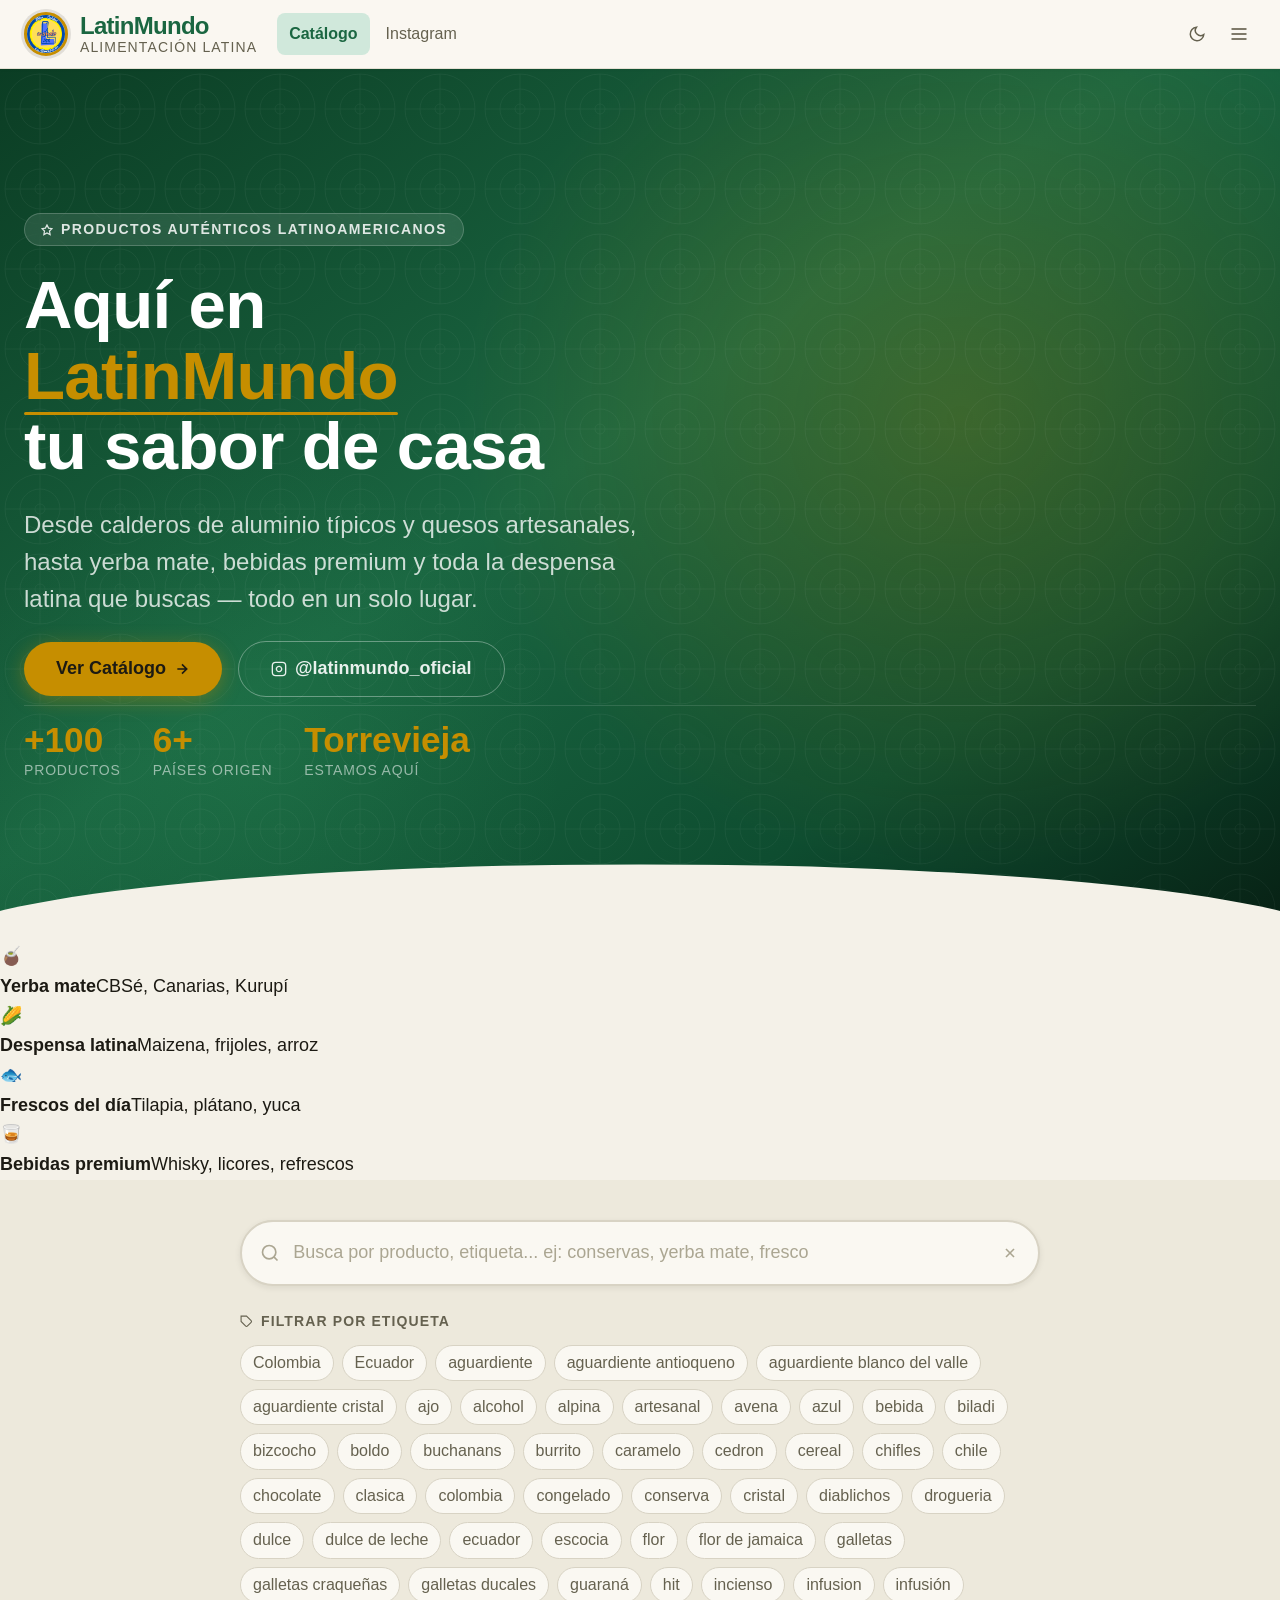
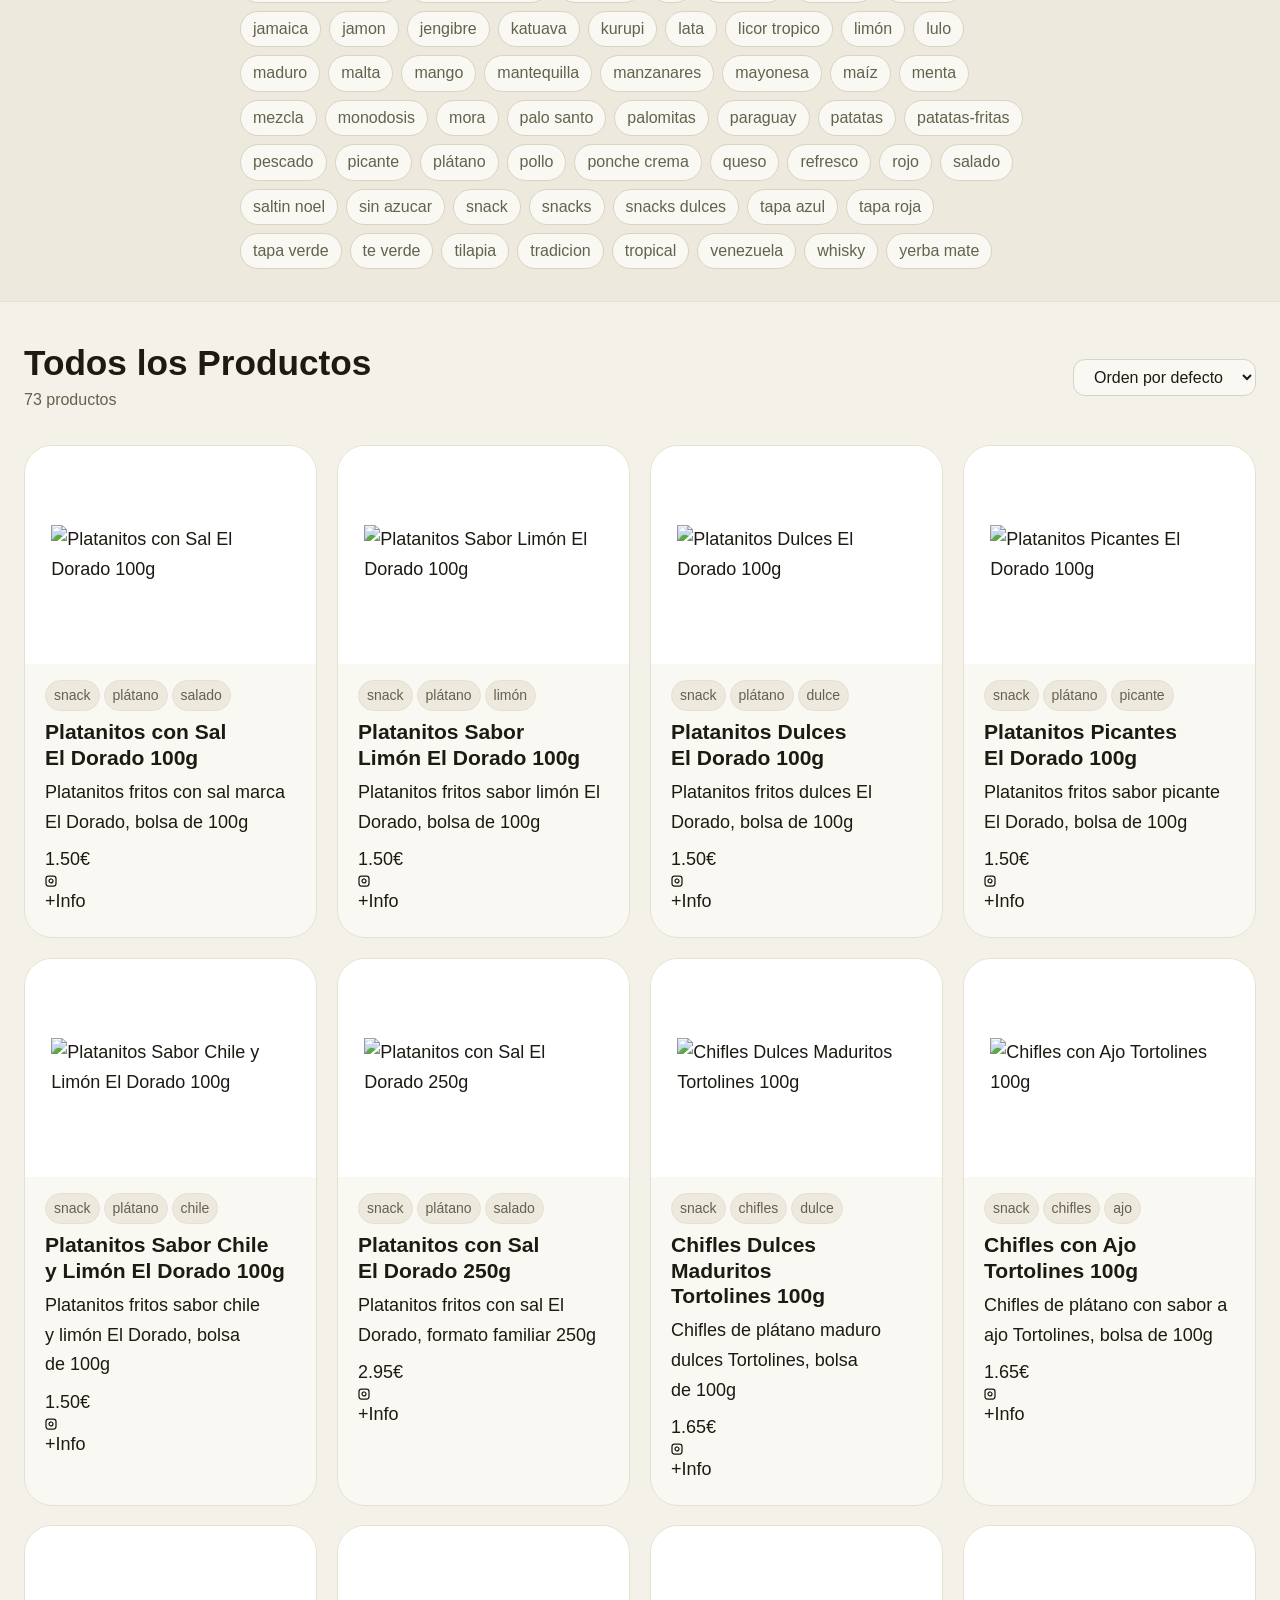
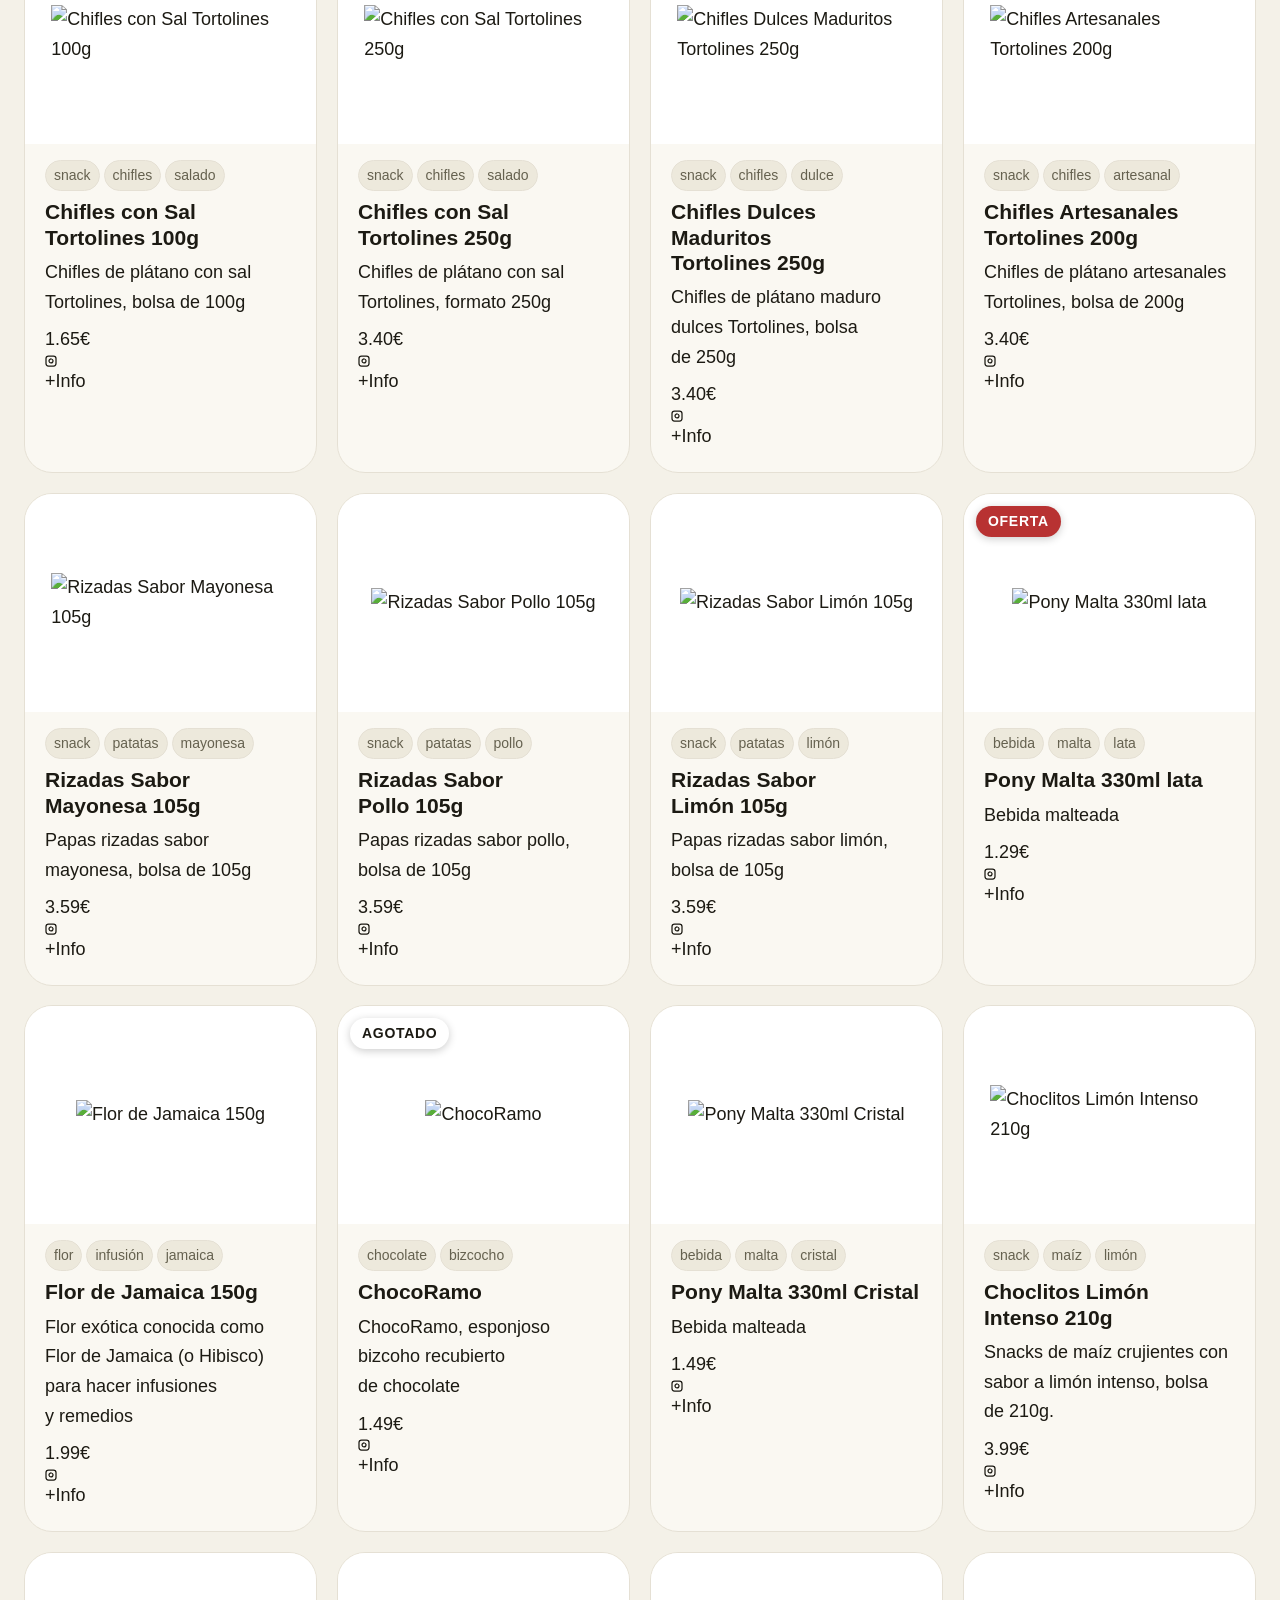
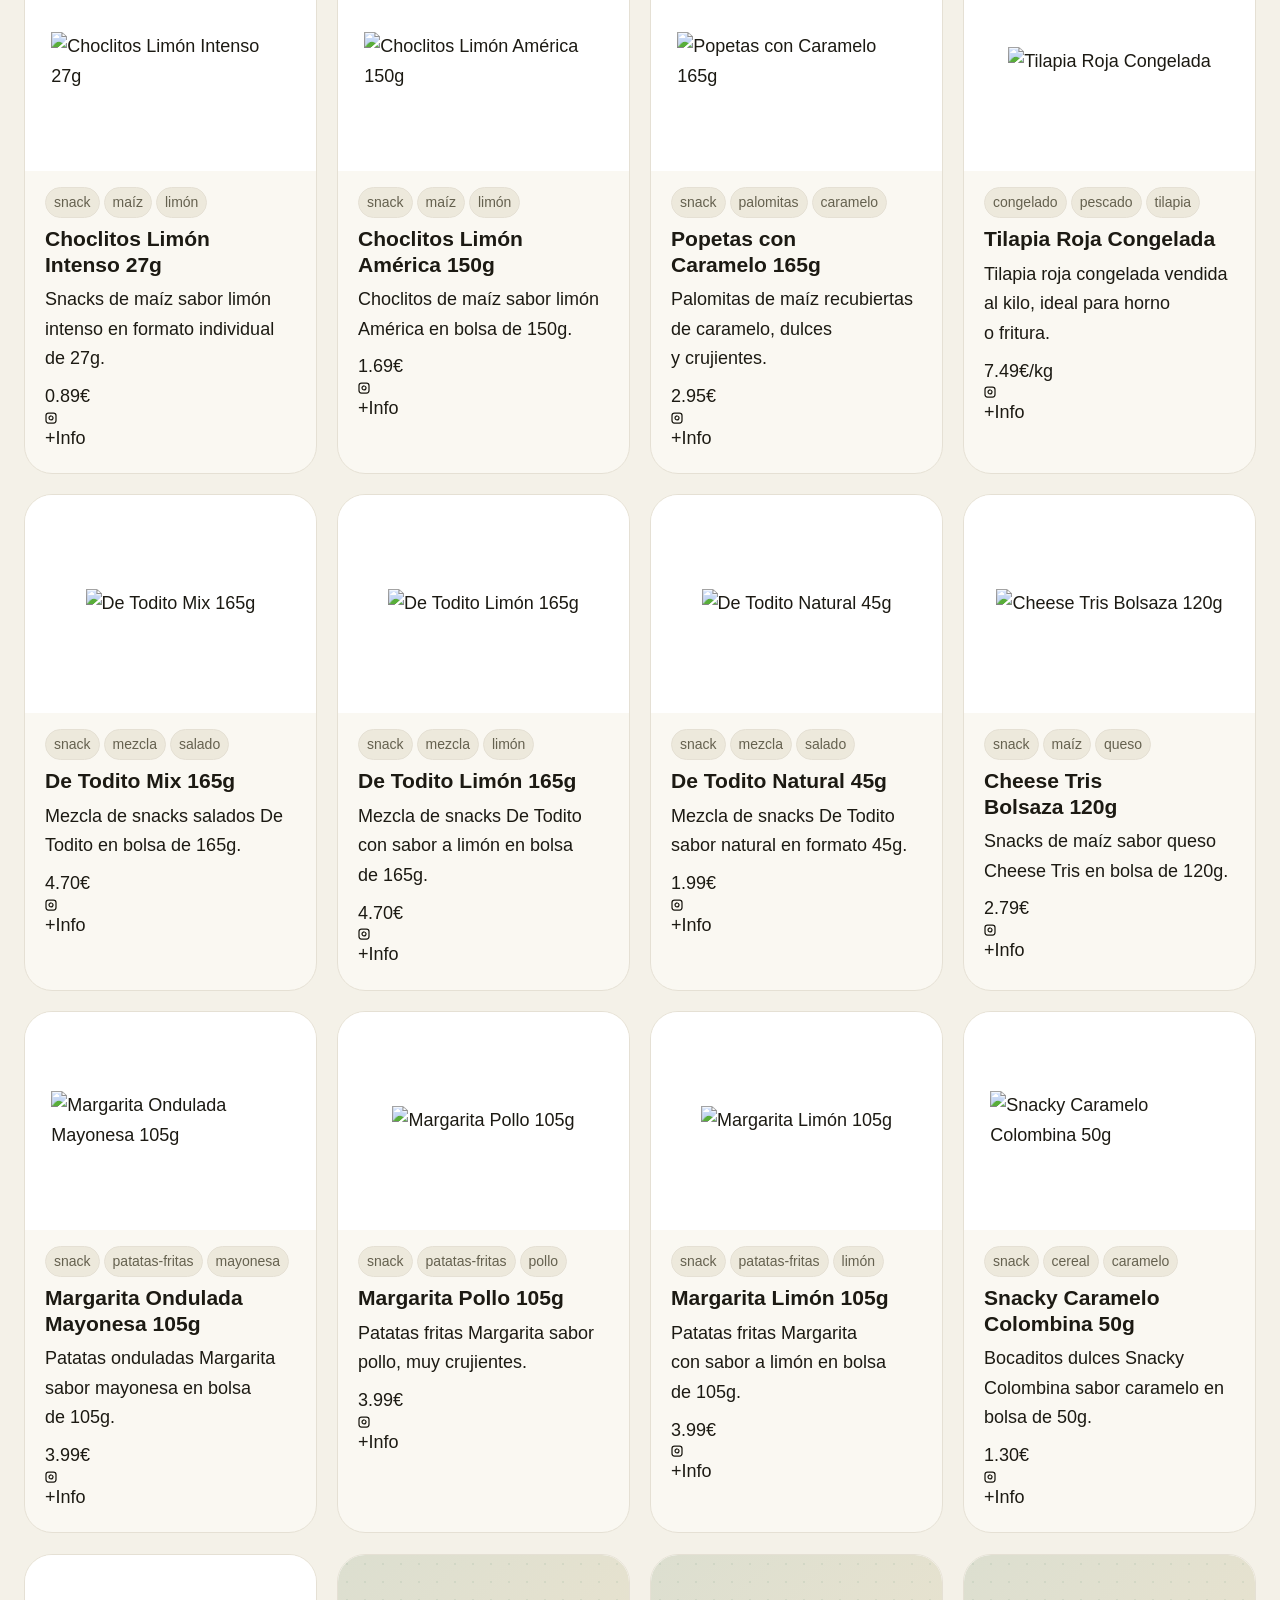
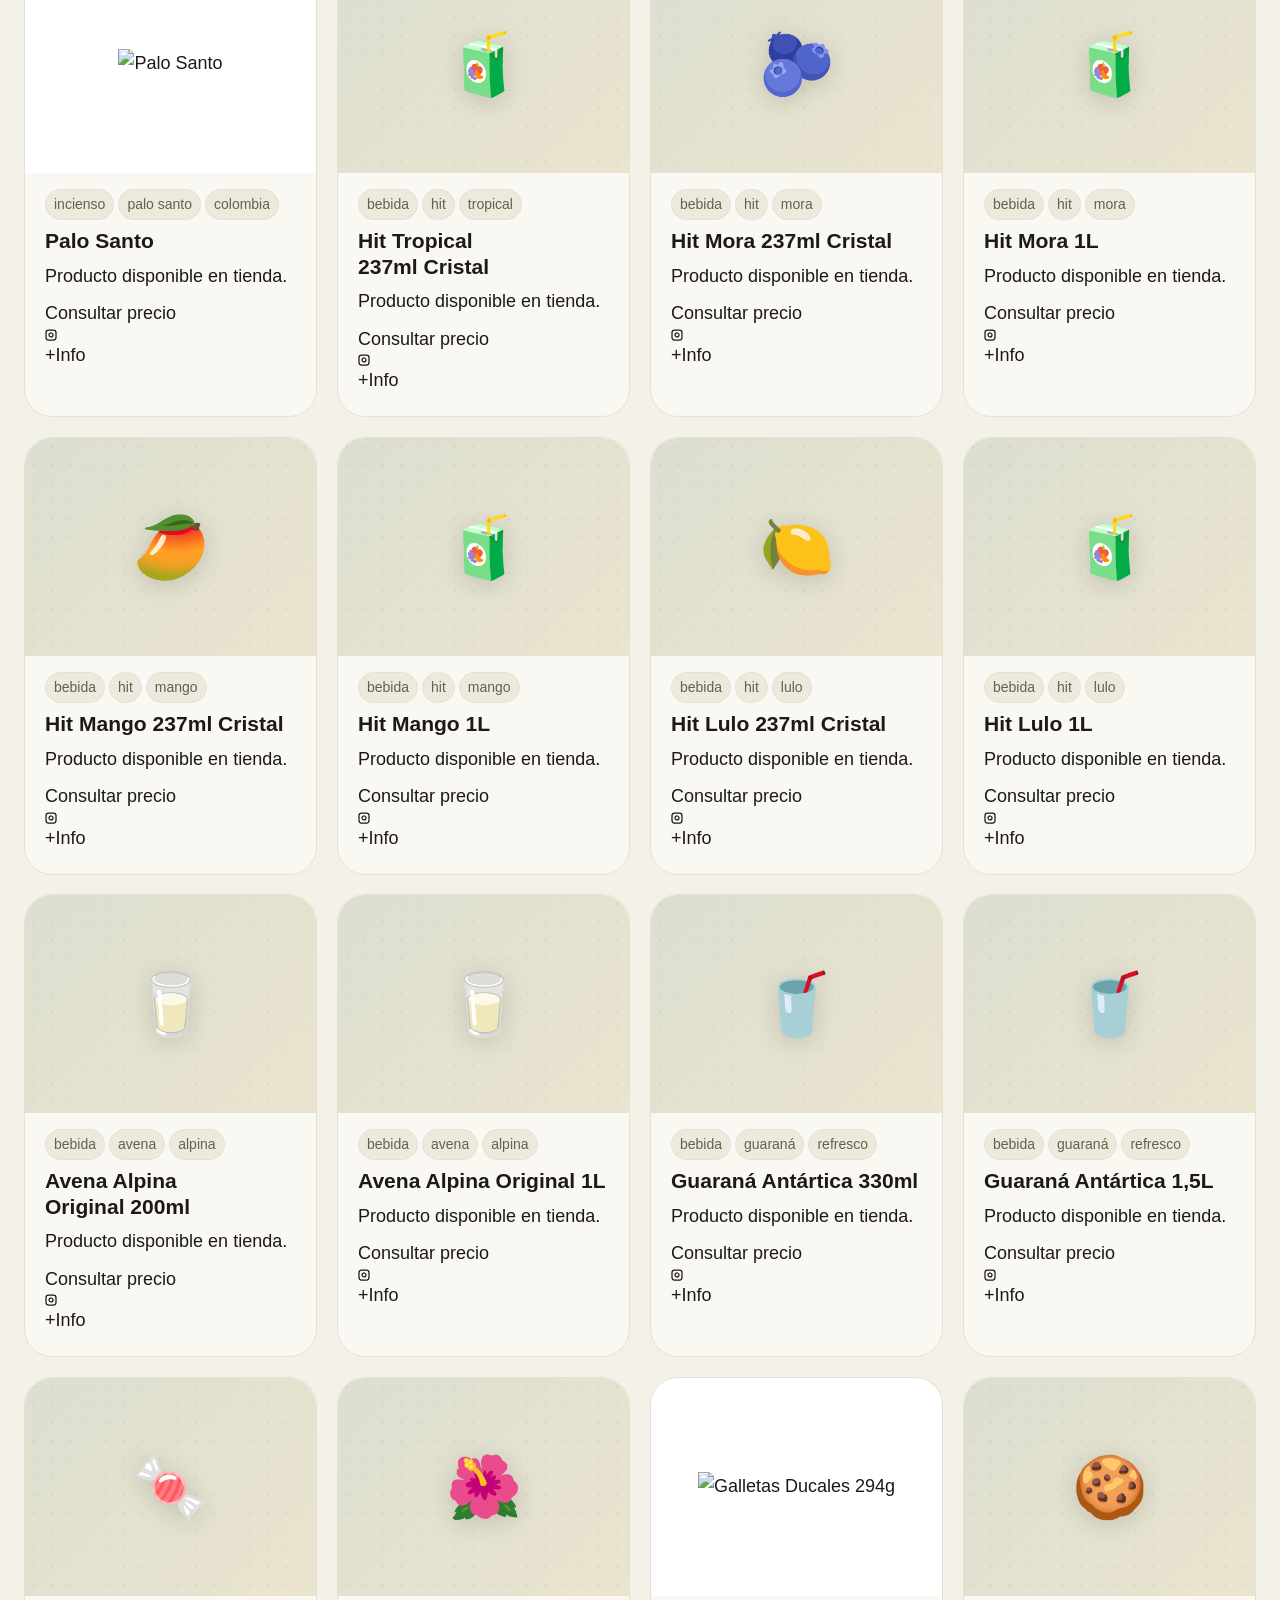
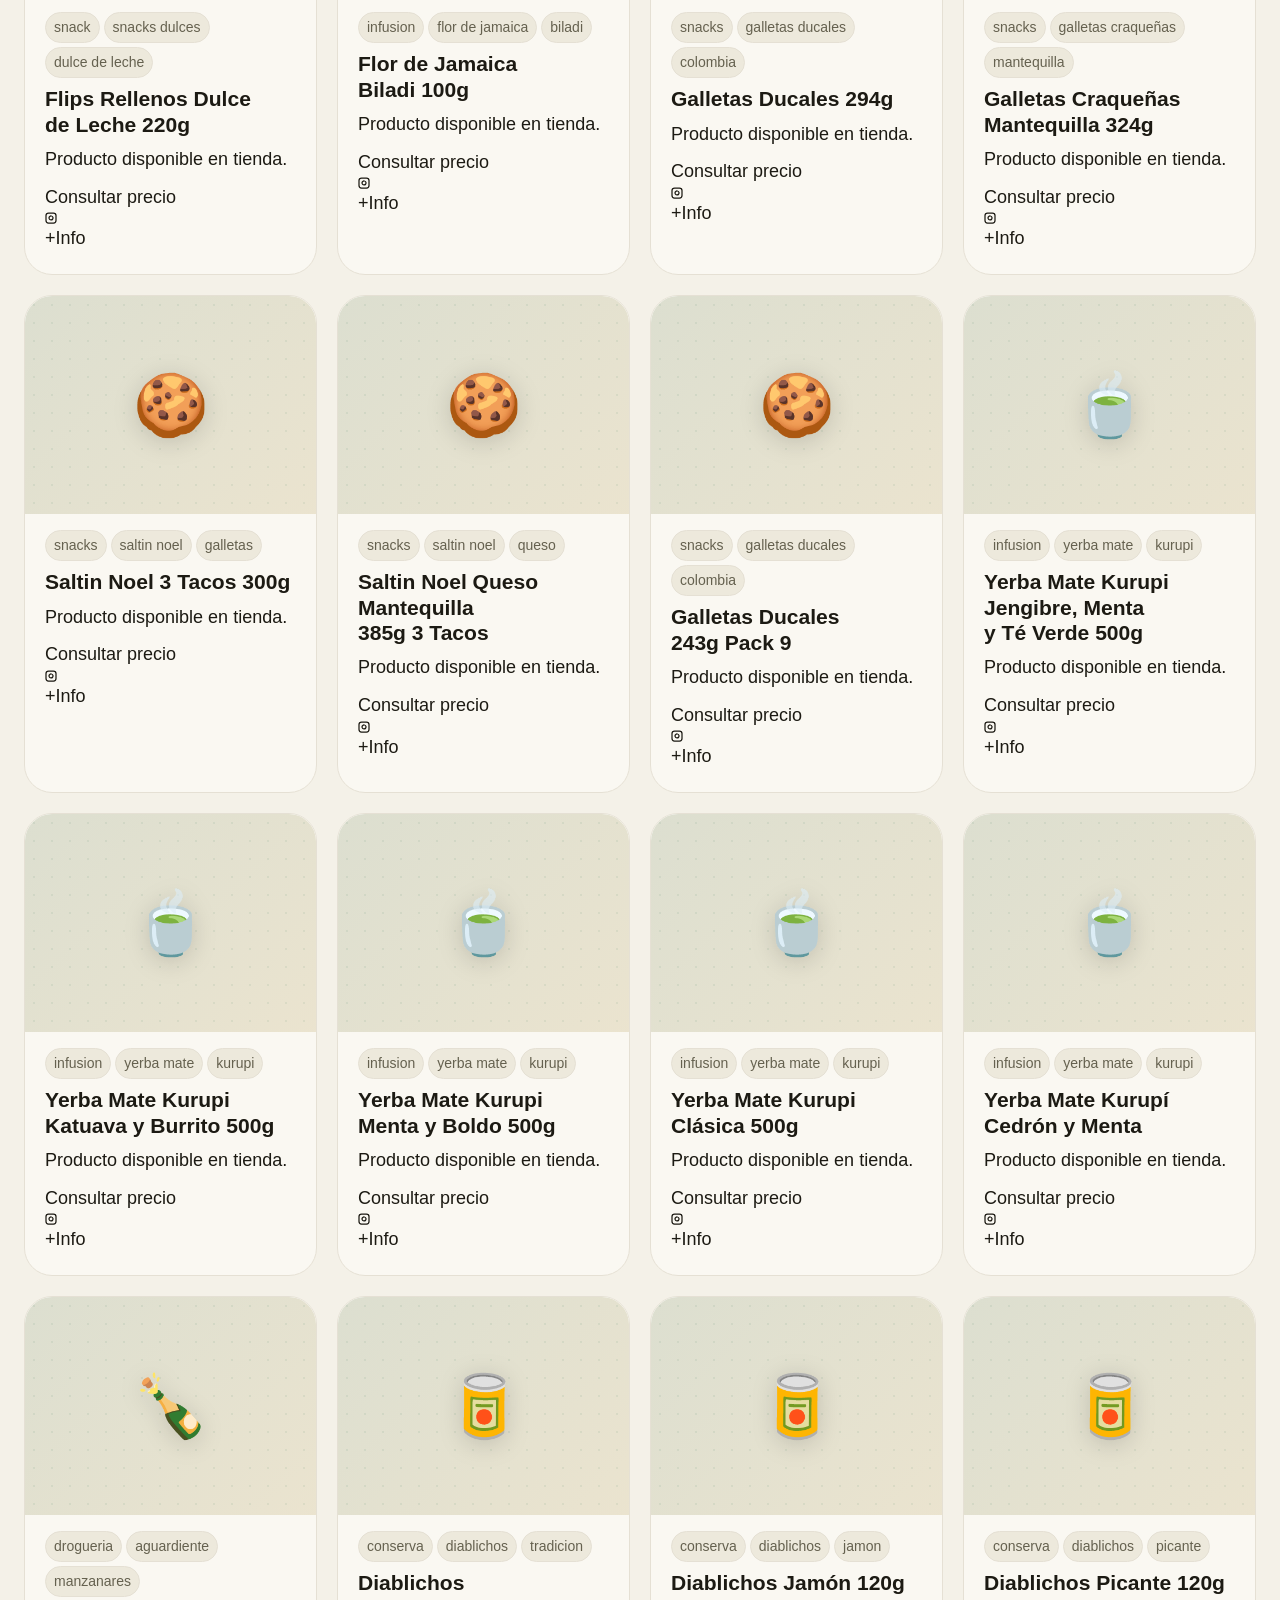
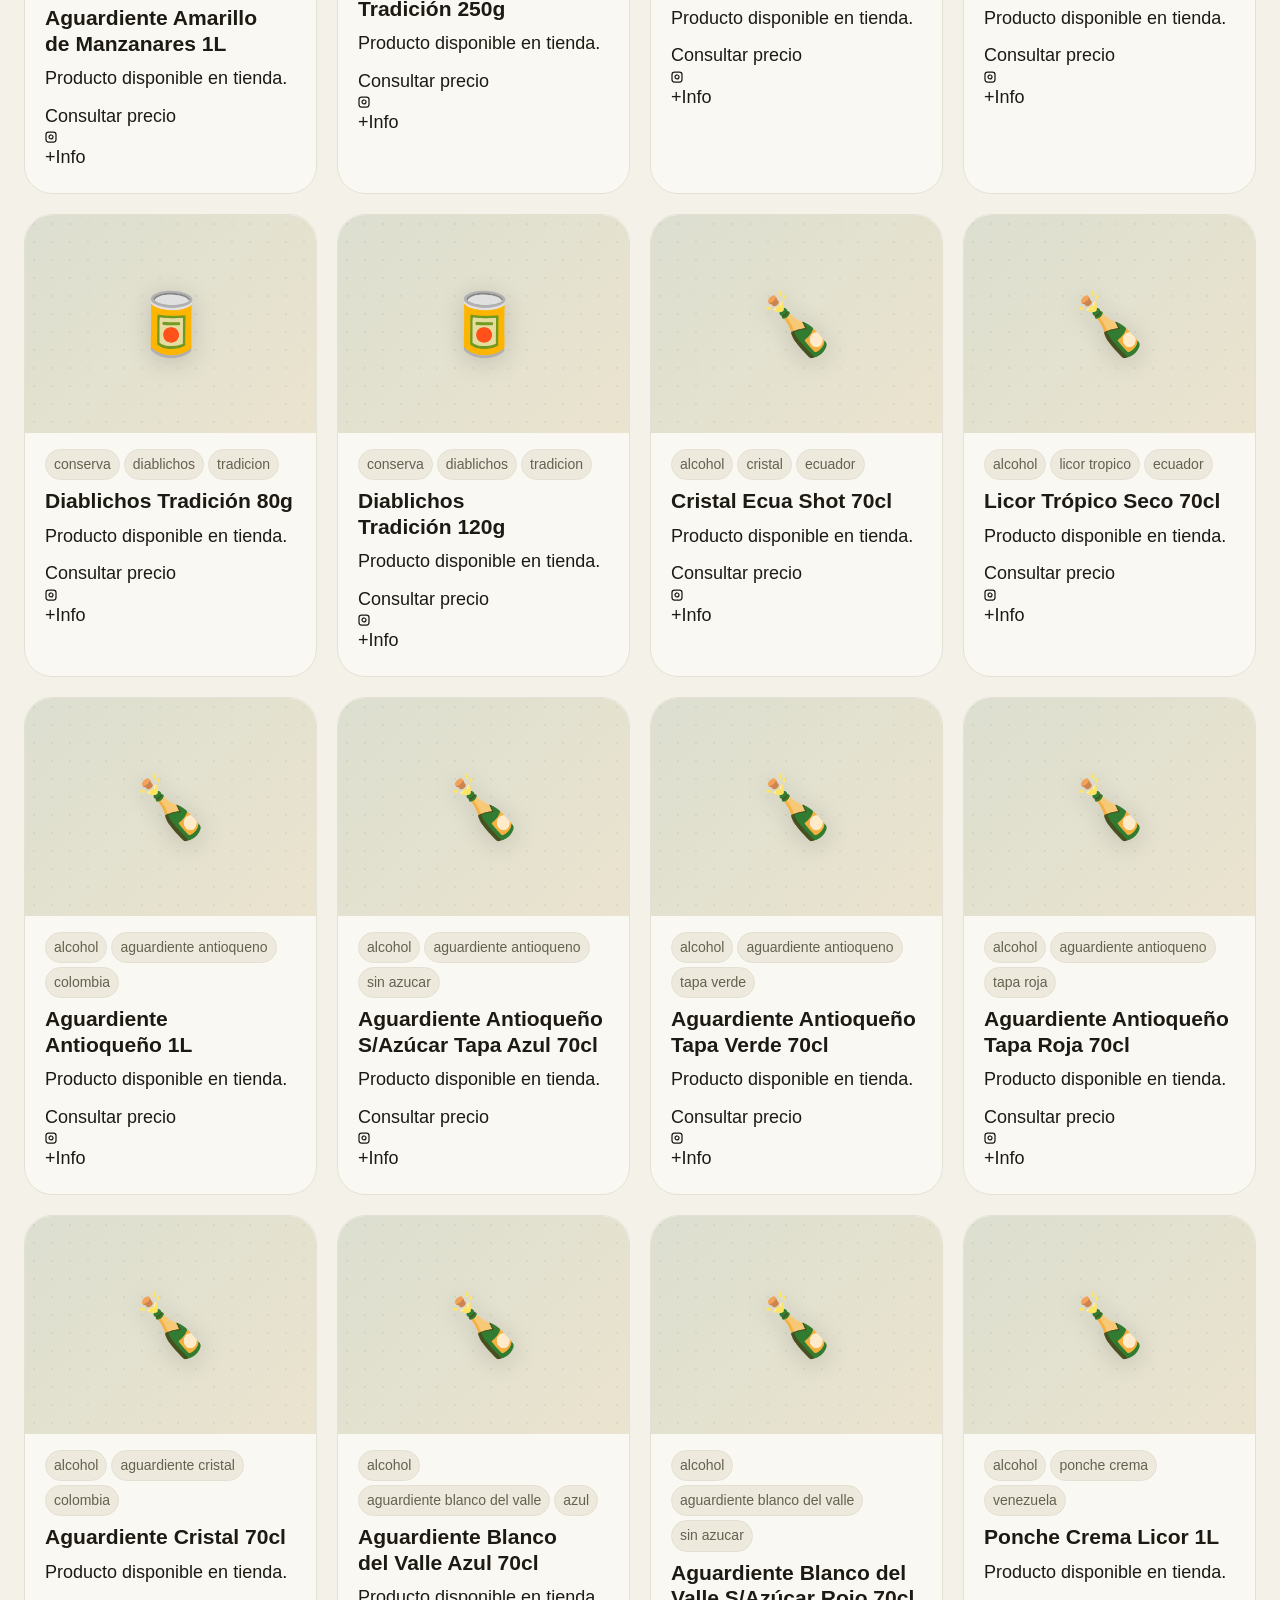
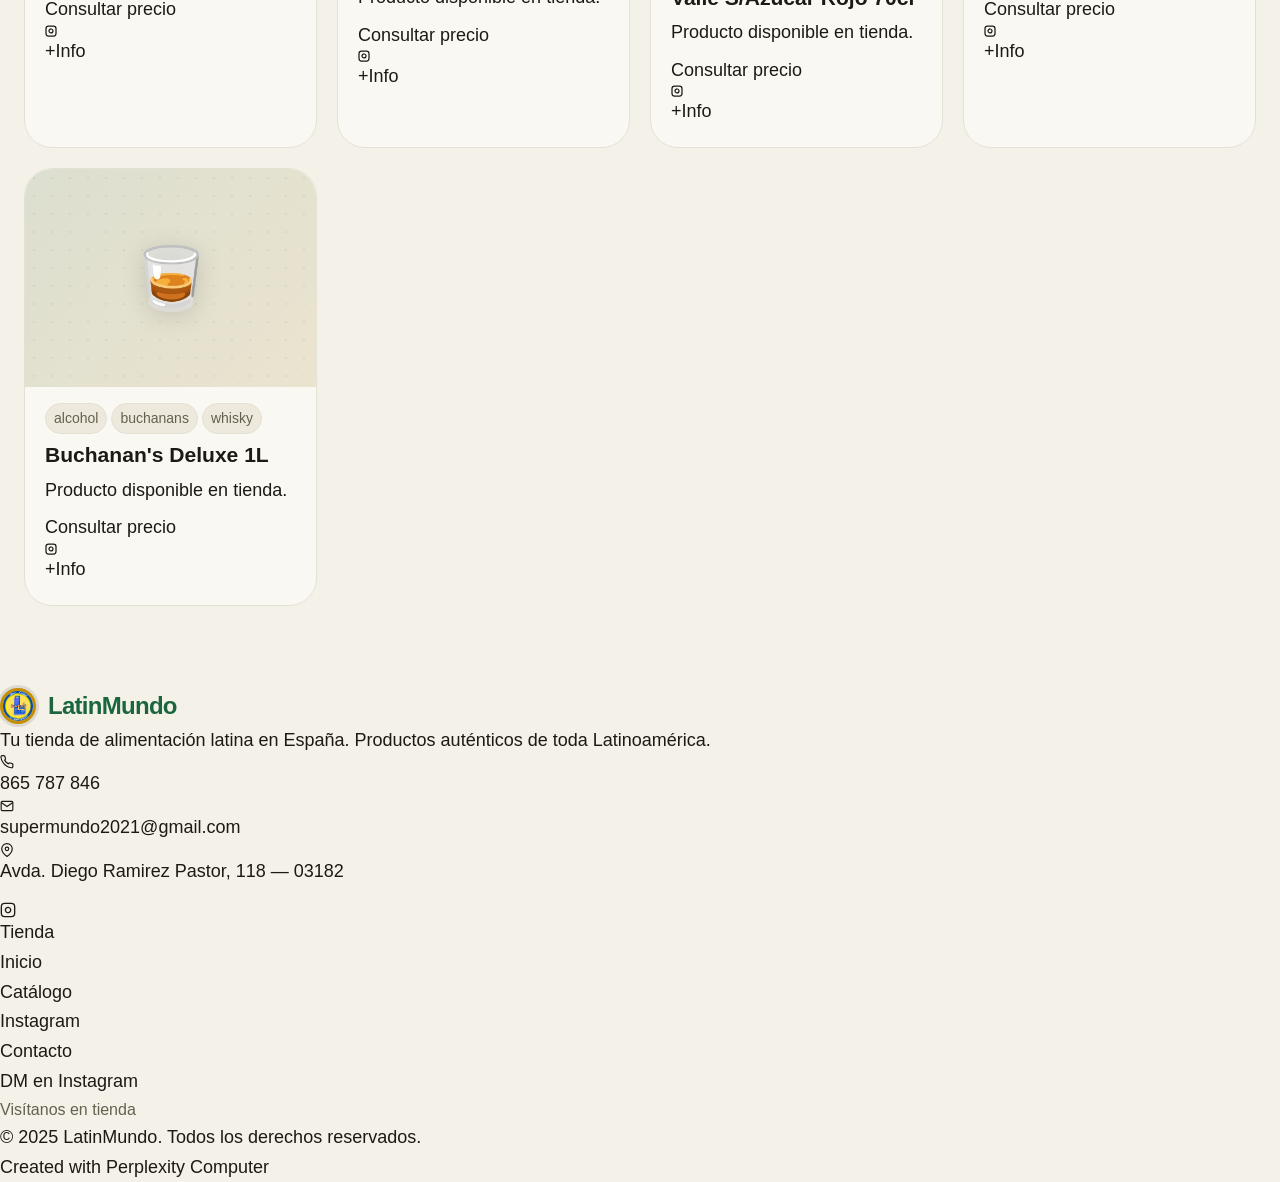
==== commit 79637084: "Update index.html" ====
--- a/index.html
+++ b/index.html
@@ -9,14 +9,12 @@
   <meta property="og:description" content="Tu tienda de productos latinos en Torrevieja">
   <meta property="og:type" content="website">
 
-  <!-- FAVICON CON TU PNG -->
- <link rel="icon" type="image/png" href="S(1).png">
+  <link rel="icon" type="image/png" href="S(1).png">
 
   <link href="https://api.fontshare.com/v2/css?f[]=clash-display@400,500,600,700&f[]=satoshi@400,500,600,700&display=swap" rel="stylesheet">
   <link rel="stylesheet" href="style.css">
   <link rel="stylesheet" href="admin.css">
 
-  <!-- LOGO REDONDO CON CSS -->
   <style>
     .logo-mark {
       width: 36px;
@@ -28,7 +26,6 @@
       box-shadow: 0 0 0 3px rgba(0,0,0,0.1);
     }
 
-    /* Versión más grande para el header principal si quieres */
     .header .logo-mark {
       width: 44px;
       height: 44px;
@@ -41,16 +38,11 @@
 </head>
 <body>
 
-<!-- ======================================================
-     VISTA: CATÁLOGO
-     ====================================================== -->
 <div id="view-catalog">
 
-  <!-- HEADER -->
   <header class="header">
     <div class="header-inner">
       <a href="#" class="logo" aria-label="LatinMundo - Inicio">
-        <!-- LOGO PNG REDONDO -->
         <img src="S(1).png" alt="LatinMundo" class="logo-mark">
         <div class="logo-text">
           <span class="logo-name">LatinMundo</span>
@@ -74,7 +66,6 @@
     </div>
   </header>
 
-  <!-- HERO -->
   <section class="hero" aria-label="Bienvenida">
     <div class="hero-pattern" aria-hidden="true"></div>
     <div class="hero-inner">
@@ -112,7 +103,6 @@
     </div>
   </section>
 
-  <!-- FRANJA DE CARACTERÍSTICAS -->
   <div class="features-strip">
     <div class="features-strip-inner">
       <div class="feature-item">
@@ -134,7 +124,6 @@
     </div>
   </div>
 
-  <!-- BÚSQUEDA -->
   <section class="search-section" id="catalogo" aria-label="Búsqueda y filtros">
     <div class="search-wrap">
       <div class="search-bar-main">
@@ -163,7 +152,6 @@
     </div>
   </section>
 
-  <!-- CATÁLOGO -->
   <main class="catalog-main" aria-label="Catálogo de productos">
     <div class="catalog-header">
       <div>
@@ -179,12 +167,10 @@
     <div class="products-grid" id="products-grid" role="list"></div>
   </main>
 
-  <!-- FOOTER -->
   <footer class="footer">
     <div class="footer-inner">
       <div class="footer-brand">
         <a href="#" class="logo">
-          <!-- LOGO PNG REDONDO EN FOOTER -->
           <img src="S(1).png" alt="LatinMundo" class="logo-mark">
           <span class="logo-name">LatinMundo</span>
         </a>
@@ -231,19 +217,13 @@
     </div>
   </footer>
 
-</div><!-- /view-catalog -->
-
-
-<!-- ======================================================
-     VISTA: ADMIN
-     ====================================================== -->
+</div>
+
 <div id="view-admin" style="display:none;">
 
-  <!-- LOGIN -->
   <div id="admin-login-screen" class="login-screen" style="display:flex;">
     <div class="login-card">
       <div class="login-logo">
-        <!-- LOGO PNG REDONDO EN ADMIN LOGIN -->
         <img src="S(1).png" alt="LatinMundo" class="logo-mark">
         <span style="font-family:var(--font-display);font-size:var(--text-lg);font-weight:700;color:var(--color-primary);">LatinMundo</span>
       </div>
@@ -266,7 +246,6 @@
     </div>
   </div>
 
-  <!-- PANEL PRINCIPAL -->
   <div id="admin-main-panel" class="admin-layout" style="display:none;">
 
     <header class="admin-header">
@@ -294,7 +273,6 @@
 
     <div class="admin-body">
 
-      <!-- Panel izquierdo: lista de productos -->
       <div class="admin-list-panel">
         <div class="admin-toolbar">
           <div class="admin-search-wrap">
@@ -358,6 +336,19 @@
                 Nombre del producto <span class="required">*</span>
               </label>
               <input type="text" id="field-name" class="field-input" placeholder="Ej: CBSé Yerba Mate Frutos del Bosque" required>
+            </div>
+
+            <div class="field-group">
+              <label class="field-label" for="field-code">Código del producto</label>
+              <input
+                type="text"
+                id="field-code"
+                class="field-input"
+                placeholder="Ej: 00124"
+                inputmode="numeric"
+                autocomplete="off"
+              >
+              <p class="field-hint">Se mostrará en la tarjeta como código interno del producto.</p>
             </div>
 
             <div class="field-group">
@@ -416,7 +407,7 @@
               </div>
             </div>
 
-          </div><!-- /drawer-body -->
+          </div>
 
           <div class="drawer-footer">
             <button type="button" class="btn-cancel-drawer" onclick="closeDrawer()">Cancelar</button>
@@ -428,11 +419,11 @@
         </form>
       </aside>
 
-    </div><!-- /admin-body -->
-  </div><!-- /admin-main-panel -->
+    </div>
+  </div>
 
   <div id="admin-toast" class="toast" role="alert" aria-live="assertive"></div>
-</div><!-- /view-admin -->
+</div>
 
 <div id="toast" class="toast" role="alert" aria-live="assertive"></div>
 
--- a/style.css
+++ b/style.css
@@ -507,16 +507,27 @@
 /* ── Zona imagen ── */
 .product-img-wrap {
   aspect-ratio: 4/3;
-  background: var(--color-surface-offset);
-  position: relative; overflow: hidden;
+  background: #fff;
+  position: relative;
+  overflow: hidden;
   flex-shrink: 0;
-}
+  display: flex;
+  align-items: center;
+  justify-content: center;
+}
+
 .product-img-wrap img {
-  width: 100%; height: 100%; object-fit: cover;
+  max-width: 82%;
+  max-height: 82%;
+  width: auto;
+  height: auto;
+  display: block;
   transition: transform 0.5s var(--ease-out);
 }
-.product-card:hover .product-img-wrap img { transform: scale(1.06); }
-
+
+.product-card:hover .product-img-wrap img {
+  transform: scale(1.06);
+}
 /* Placeholder con emoji grande */
 .product-img-placeholder {
   width: 100%; height: 100%;
@@ -591,6 +602,31 @@
   gap: var(--space-2);
 }
 .product-tags { display: flex; flex-wrap: wrap; gap: var(--space-1); }
+
+.product-title-row {
+  display: flex;
+  align-items: flex-start;
+  justify-content: space-between;
+  gap: var(--space-2);
+}
+
+.product-title-row .product-name {
+  flex: 1;
+  margin: 0;
+}
+
+.product-code {
+  flex-shrink: 0;
+  padding: 3px 7px;
+  border: 1px solid var(--color-border);
+  border-radius: var(--radius-sm);
+  background: var(--color-surface-offset);
+  color: var(--color-text-muted);
+  font-size: 0.68rem;
+  font-weight: 700;
+  line-height: 1.2;
+  letter-spacing: 0.04em;
+  white-space: nowrap;
 .product-name {
   font-family: var(--font-display); font-size: var(--text-lg); font-weight: 600;
   color: var(--color-text); line-height: 1.3;
@@ -609,6 +645,7 @@
 .product-price {
   font-family: var(--font-display); font-size: var(--text-lg);
   font-weight: 700; color: var(--color-primary);
+  display: none;
 }
 .product-price.no-price {
   font-size: var(--text-xs); color: var(--color-text-faint);
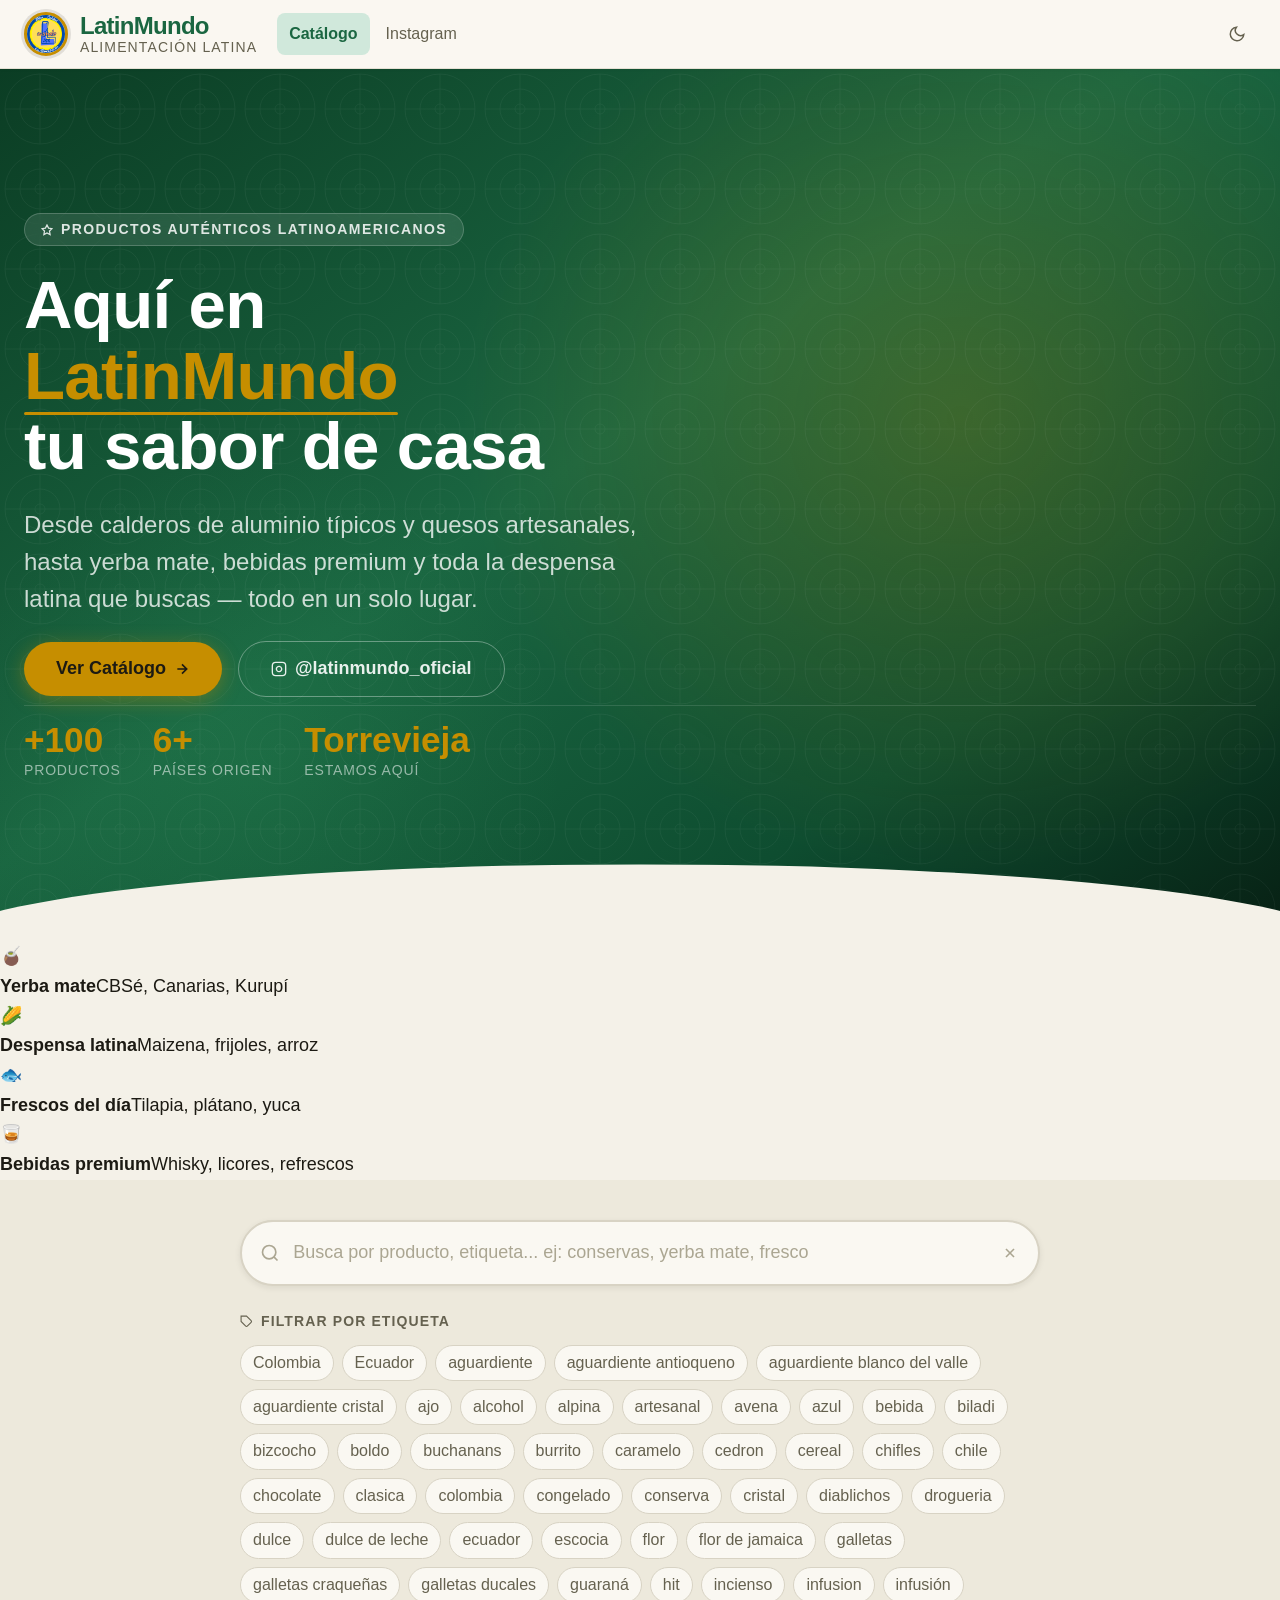
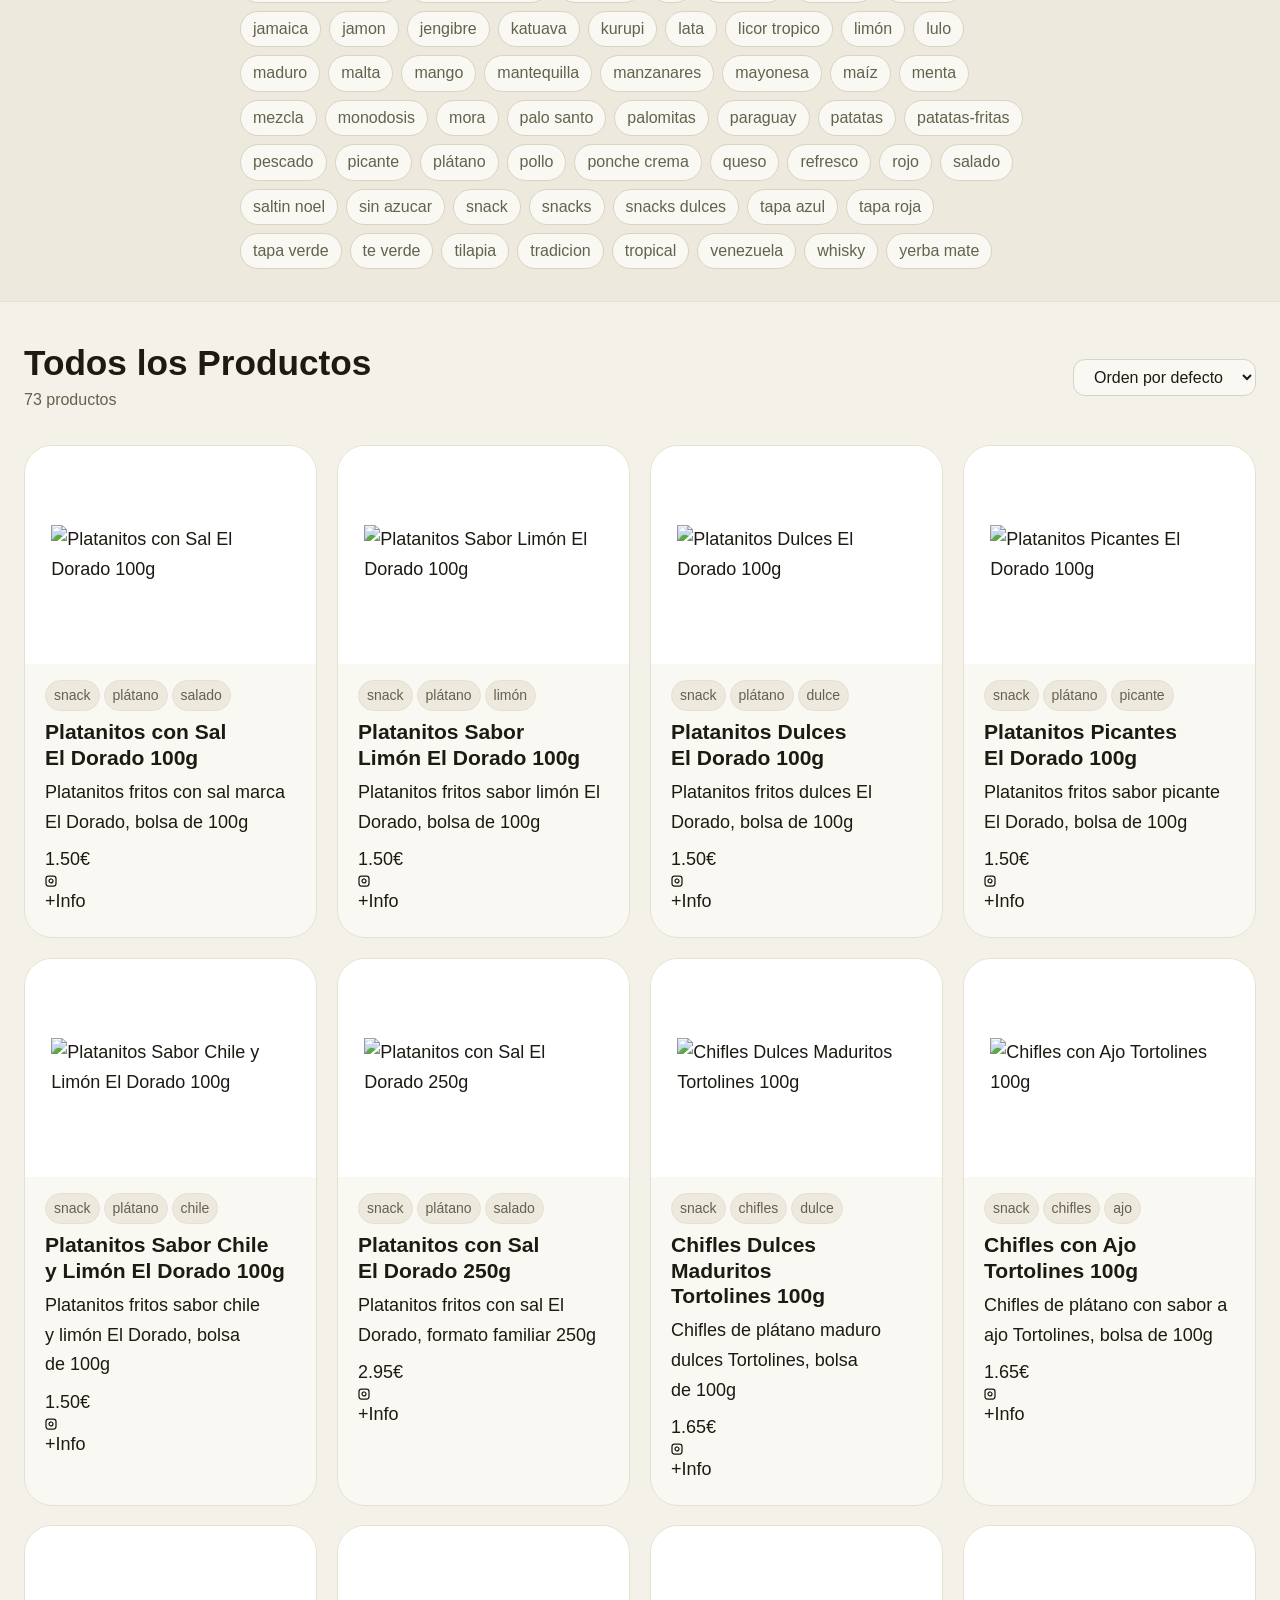
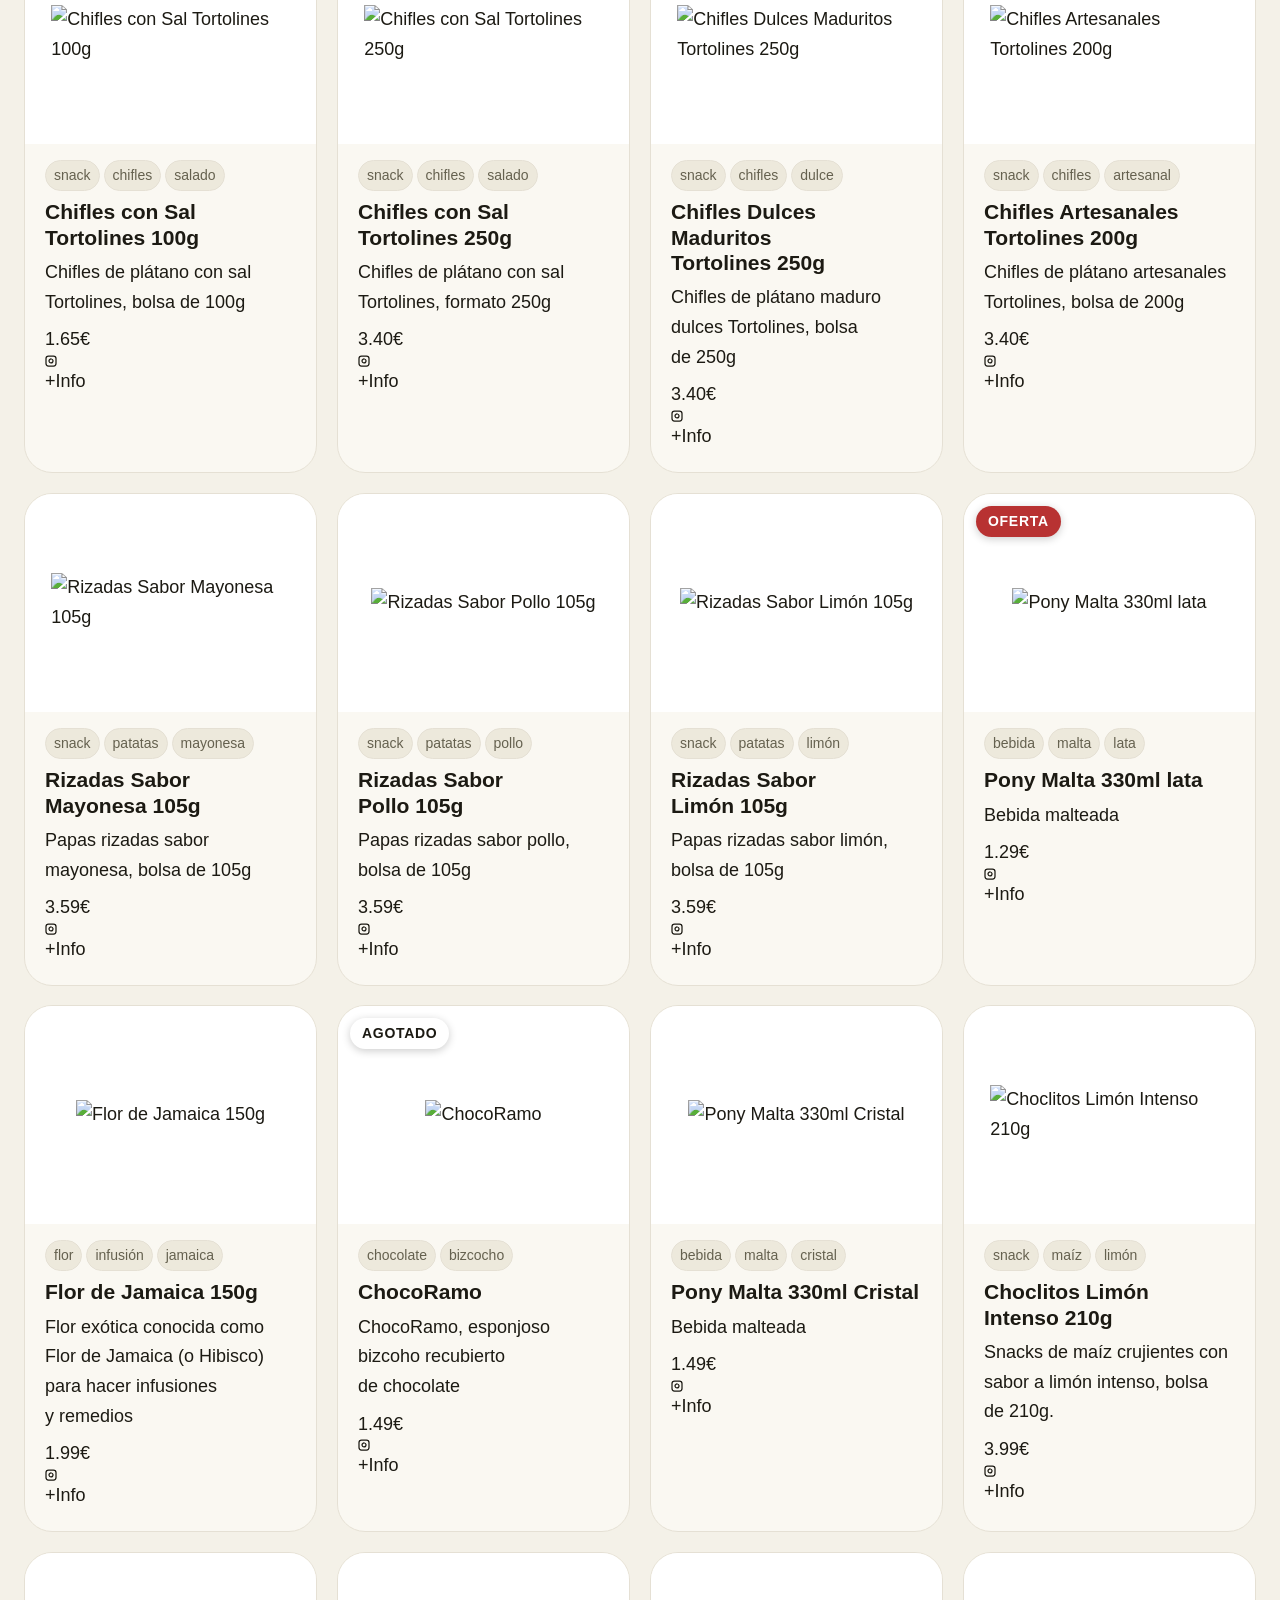
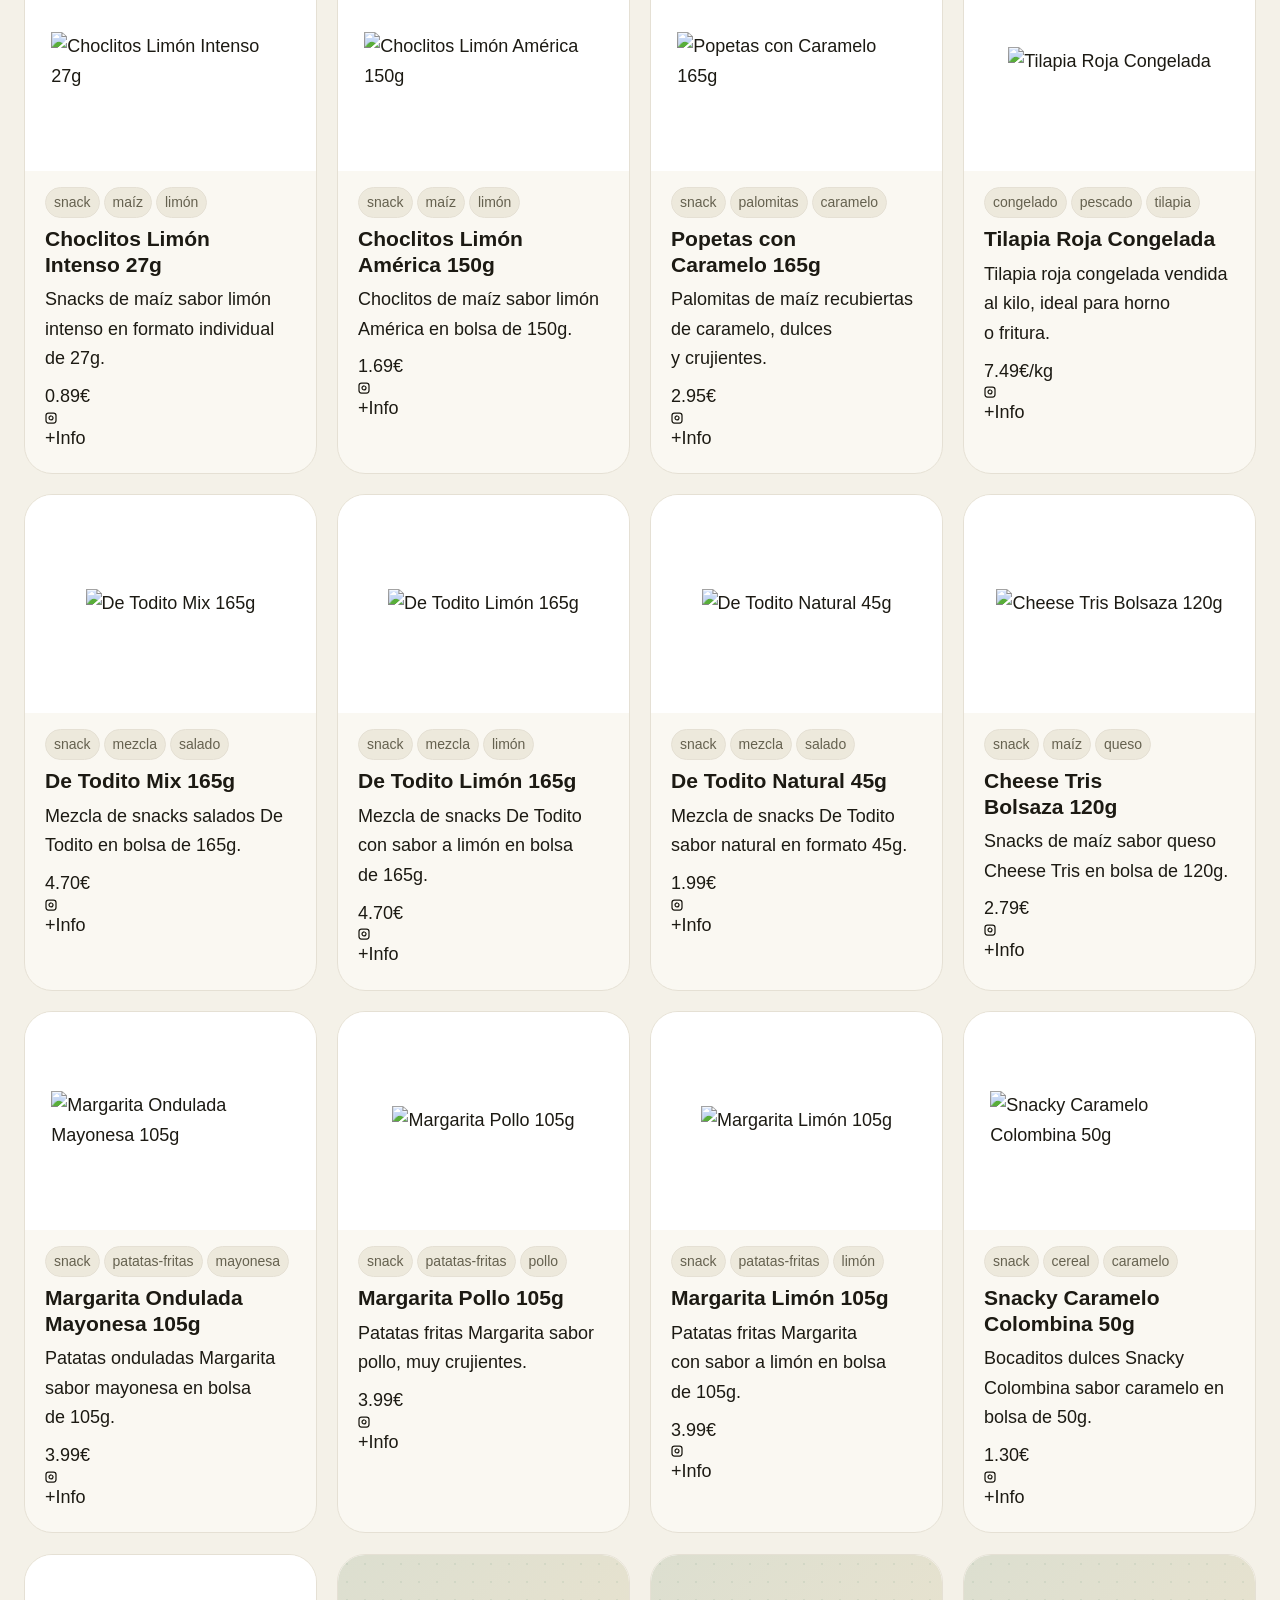
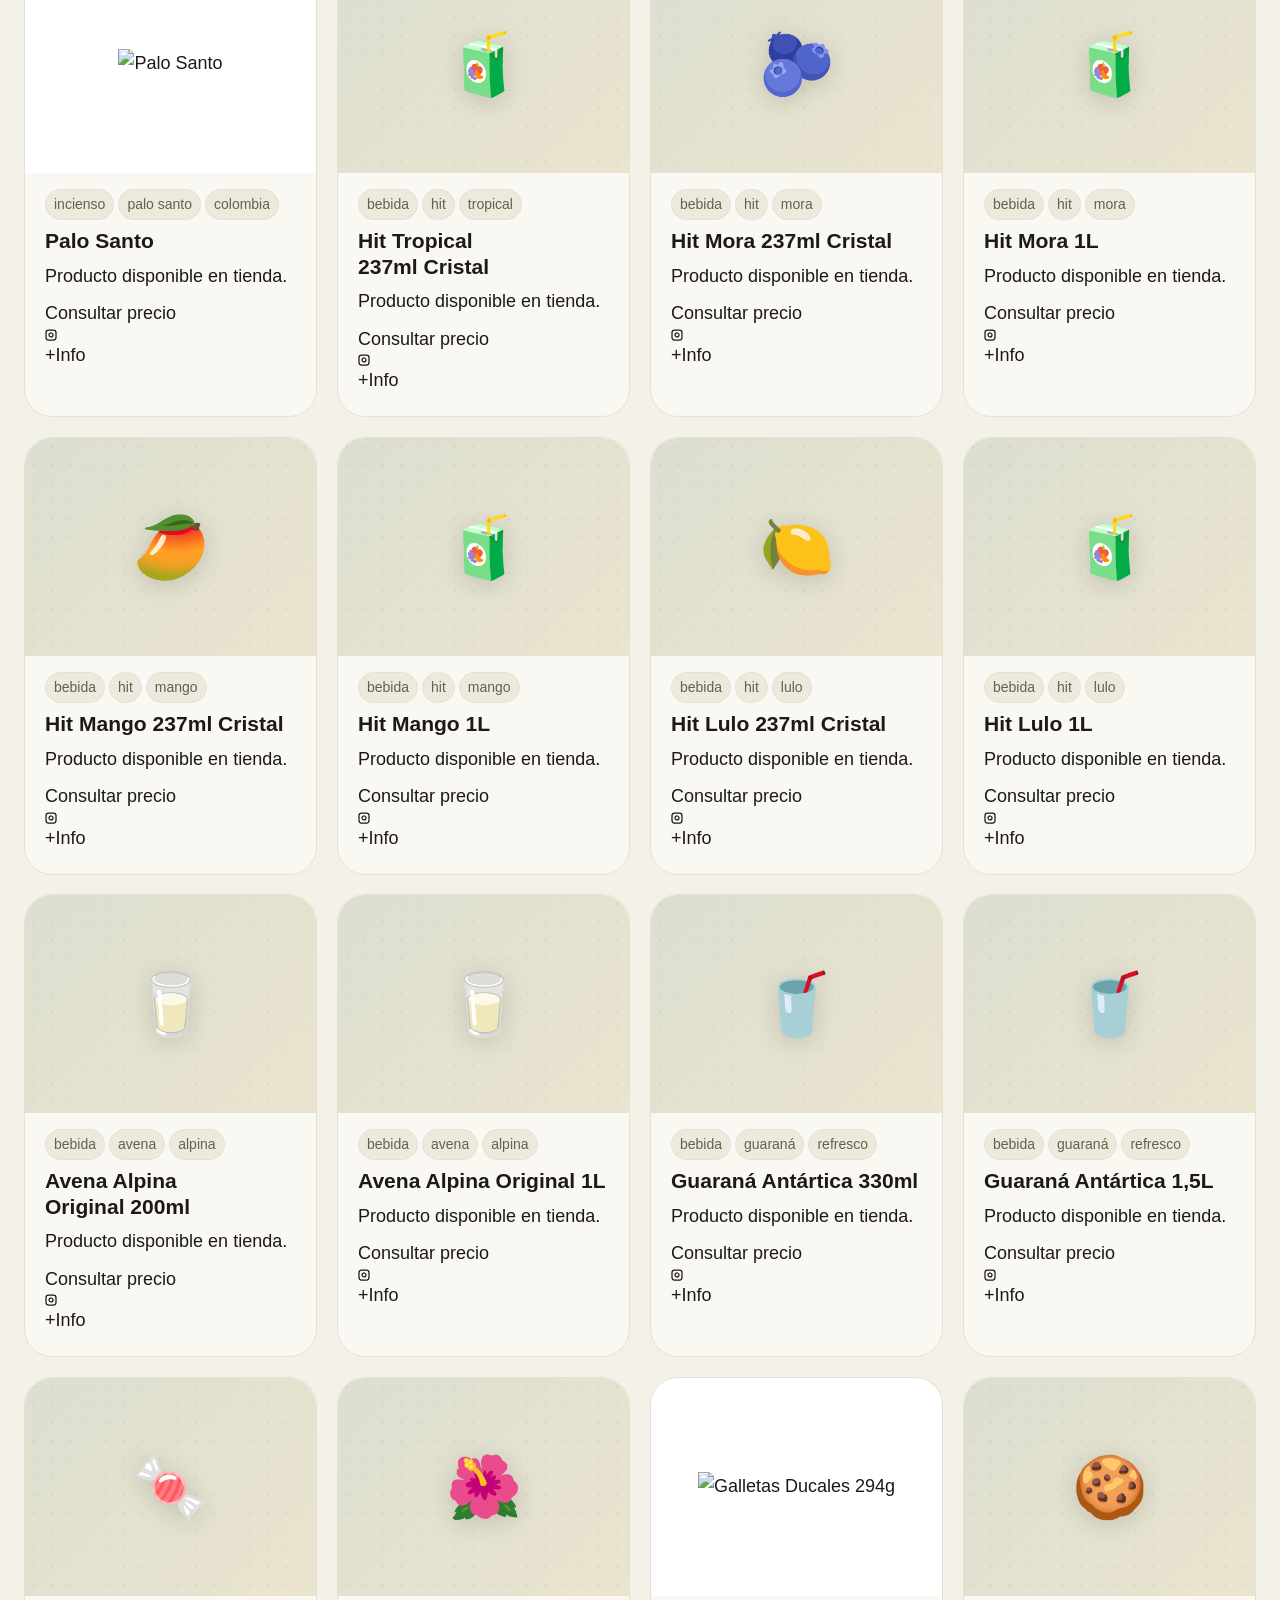
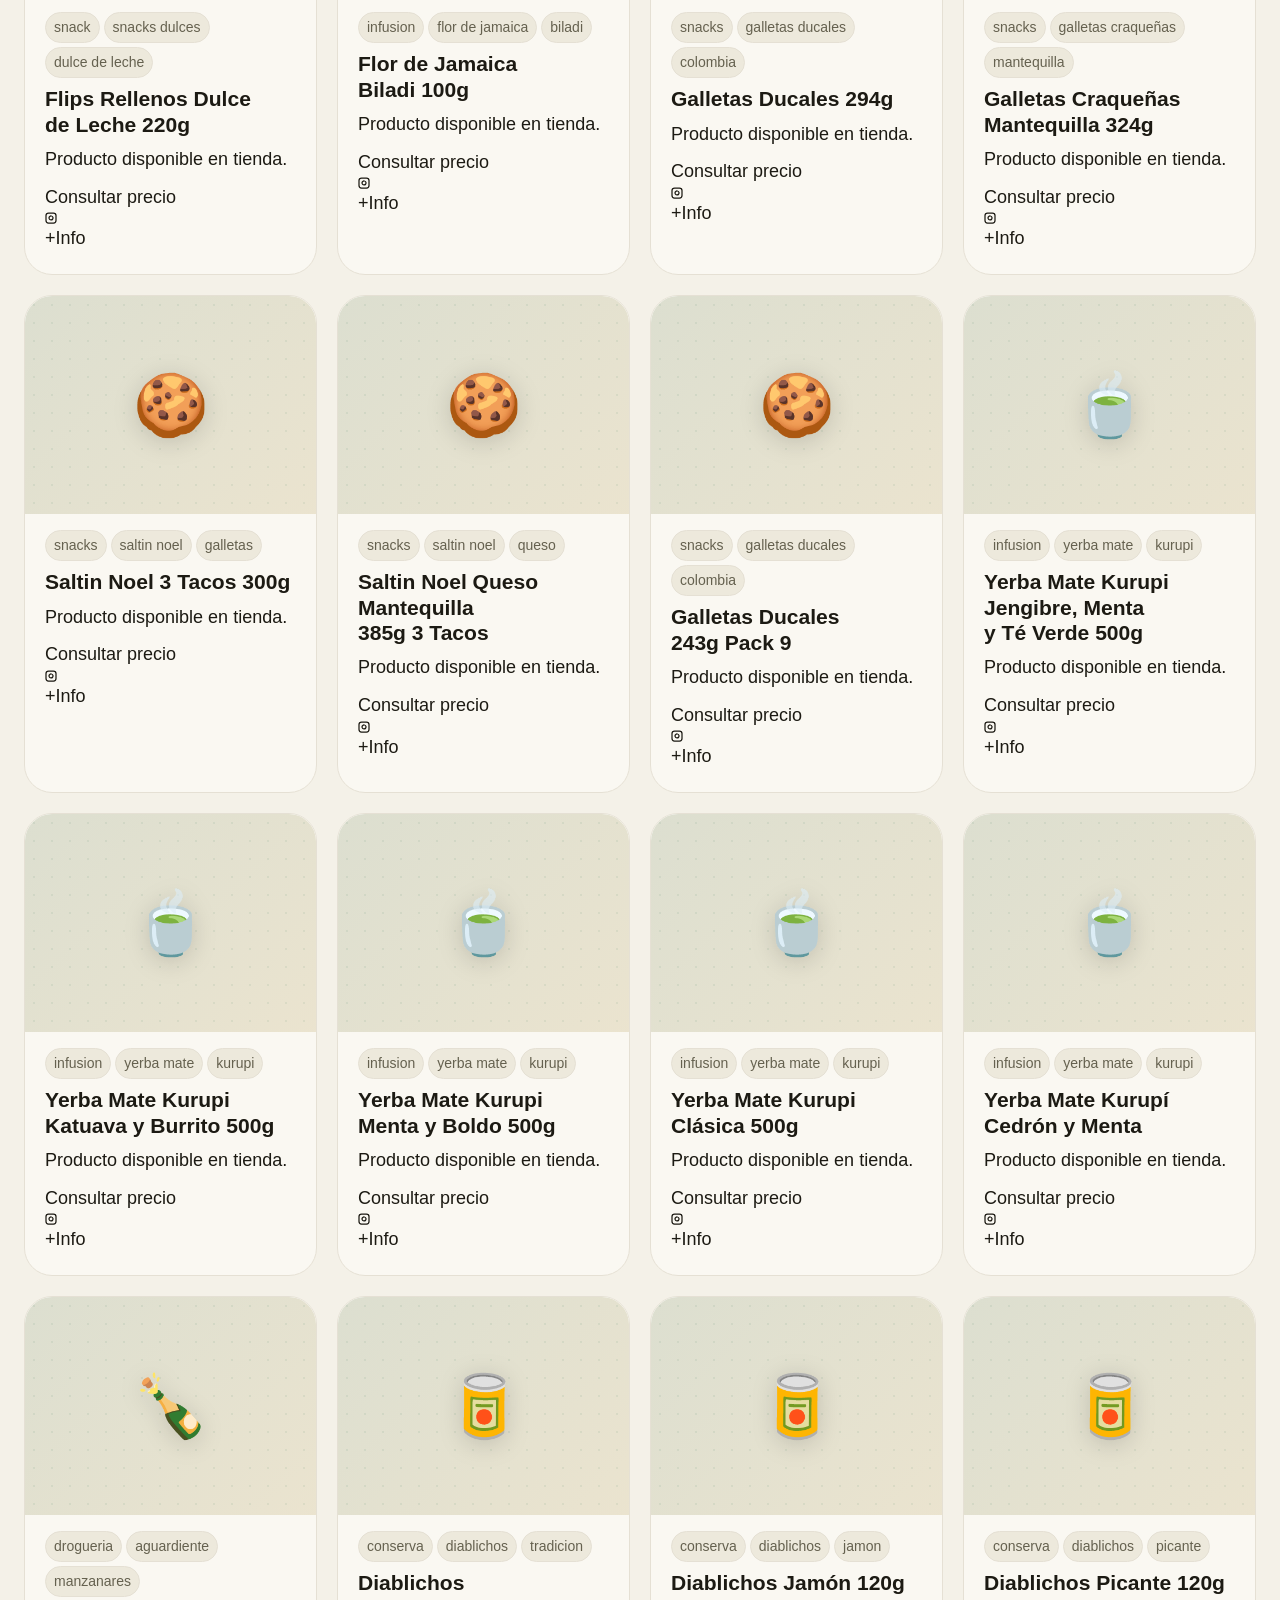
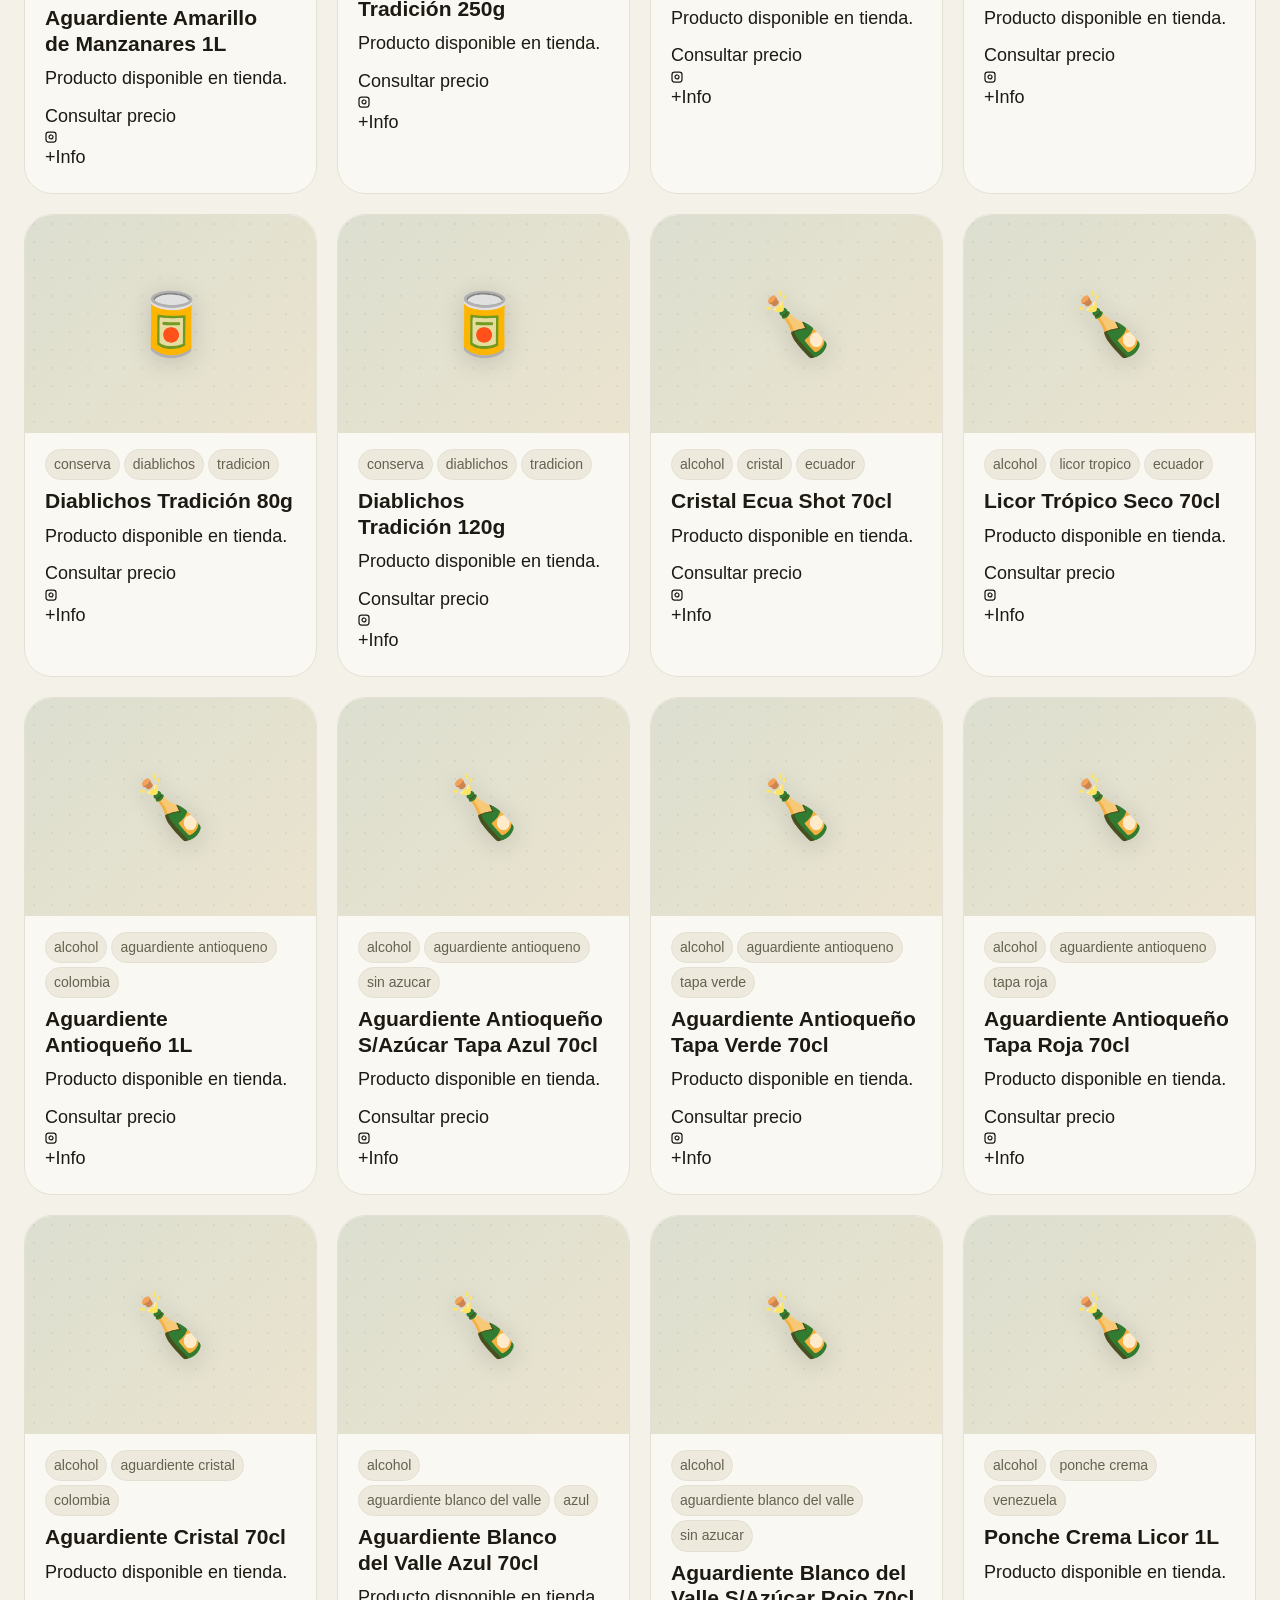
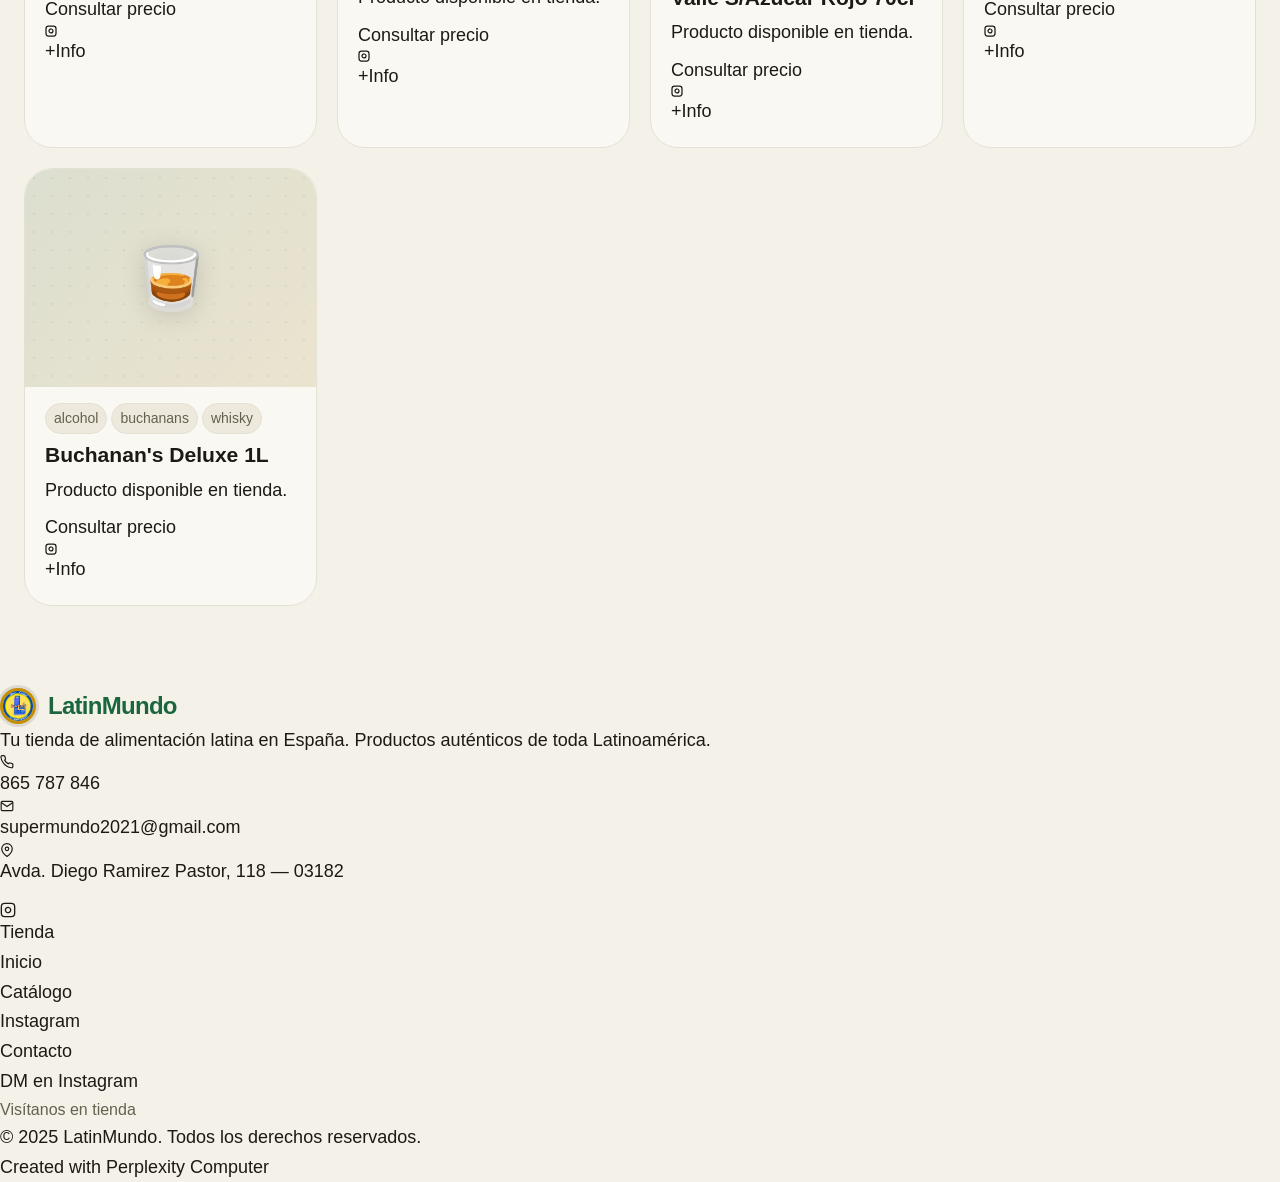
==== commit 8ec5c501: "Update index.html" ====
--- a/index.html
+++ b/index.html
@@ -13,7 +13,6 @@
 
   <link href="https://api.fontshare.com/v2/css?f[]=clash-display@400,500,600,700&f[]=satoshi@400,500,600,700&display=swap" rel="stylesheet">
   <link rel="stylesheet" href="style.css">
-  <link rel="stylesheet" href="admin.css">
 
   <style>
     .logo-mark {
@@ -33,7 +32,27 @@
   </style>
 
   <script type="application/ld+json">
-  {"@context":"https://schema.org","@type":"GroceryStore","name":"LatinMundo","description":"Tienda de alimentación latina en España.","url":"https://alimentacionsupermundo.es","telephone":"+34865787846","email":"supermundo2021@gmail.com","address":{"@type":"PostalAddress","streetAddress":"Avda. Diego Ramirez Pastor, 118","postalCode":"03182","addressCountry":"ES"},"sameAs":["https://www.instagram.com/latinmundo_oficial/"],"creator":{"@type":"SoftwareApplication","name":"Perplexity Computer","url":"https://www.perplexity.ai/computer"}}
+  {
+    "@context":"https://schema.org",
+    "@type":"GroceryStore",
+    "name":"LatinMundo",
+    "description":"Tienda de alimentación latina en España.",
+    "url":"https://alimentacionsupermundo.es",
+    "telephone":"+34865787846",
+    "email":"supermundo2021@gmail.com",
+    "address":{
+      "@type":"PostalAddress",
+      "streetAddress":"Avda. Diego Ramirez Pastor, 118",
+      "postalCode":"03182",
+      "addressCountry":"ES"
+    },
+    "sameAs":["https://www.instagram.com/latinmundo_oficial/"],
+    "creator":{
+      "@type":"SoftwareApplication",
+      "name":"Perplexity Computer",
+      "url":"https://www.perplexity.ai/computer"
+    }
+  }
   </script>
 </head>
 <body>
@@ -52,15 +71,22 @@
 
       <nav class="nav" id="main-nav" role="navigation" aria-label="Navegación principal">
         <a href="#" class="nav-link active">Catálogo</a>
-        <a href="https://www.instagram.com/latinmundo_oficial/" target="_blank" rel="noopener" class="nav-link">Instagram</a>
+        <a href="https://www.instagram.com/latinmundo_oficial/" target="_blank" rel="noopener noreferrer" class="nav-link">Instagram</a>
       </nav>
 
       <div class="header-actions">
         <button class="btn-icon" data-theme-toggle aria-label="Cambiar tema">
-          <svg width="18" height="18" viewBox="0 0 24 24" fill="none" stroke="currentColor" stroke-width="2"><circle cx="12" cy="12" r="5"/><path d="M12 1v2M12 21v2M4.22 4.22l1.42 1.42M18.36 18.36l1.42 1.42M1 12h2M21 12h2M4.22 19.78l1.42-1.42M18.36 5.64l1.42-1.42"/></svg>
+          <svg width="18" height="18" viewBox="0 0 24 24" fill="none" stroke="currentColor" stroke-width="2">
+            <circle cx="12" cy="12" r="5"/>
+            <path d="M12 1v2M12 21v2M4.22 4.22l1.42 1.42M18.36 18.36l1.42 1.42M1 12h2M21 12h2M4.22 19.78l1.42-1.42M18.36 5.64l1.42-1.42"/>
+          </svg>
         </button>
         <button class="mobile-menu-btn btn-icon" id="mobile-menu-btn" aria-label="Abrir menú">
-          <svg width="20" height="20" viewBox="0 0 24 24" fill="none" stroke="currentColor" stroke-width="2"><line x1="3" y1="6" x2="21" y2="6"/><line x1="3" y1="12" x2="21" y2="12"/><line x1="3" y1="18" x2="21" y2="18"/></svg>
+          <svg width="20" height="20" viewBox="0 0 24 24" fill="none" stroke="currentColor" stroke-width="2">
+            <line x1="3" y1="6" x2="21" y2="6"/>
+            <line x1="3" y1="12" x2="21" y2="12"/>
+            <line x1="3" y1="18" x2="21" y2="18"/>
+          </svg>
         </button>
       </div>
     </div>
@@ -70,18 +96,32 @@
     <div class="hero-pattern" aria-hidden="true"></div>
     <div class="hero-inner">
       <div class="hero-badge">
-        <svg width="12" height="12" viewBox="0 0 24 24" fill="none" stroke="currentColor" stroke-width="2.5"><polygon points="12 2 15.09 8.26 22 9.27 17 14.14 18.18 21.02 12 17.77 5.82 21.02 7 14.14 2 9.27 8.91 8.26 12 2"/></svg>
+        <svg width="12" height="12" viewBox="0 0 24 24" fill="none" stroke="currentColor" stroke-width="2.5">
+          <polygon points="12 2 15.09 8.26 22 9.27 17 14.14 18.18 21.02 12 17.77 5.82 21.02 7 14.14 2 9.27 8.91 8.26 12 2"/>
+        </svg>
         Productos Auténticos Latinoamericanos
       </div>
+
       <h1>Aquí en <span>LatinMundo</span><br>tu sabor de casa</h1>
-      <p class="hero-desc">Desde calderos de aluminio típicos y quesos artesanales, hasta yerba mate, bebidas premium y toda la despensa latina que buscas — todo en un solo lugar.</p>
+
+      <p class="hero-desc">
+        Desde calderos de aluminio típicos y quesos artesanales, hasta yerba mate, bebidas premium y toda la despensa latina que buscas — todo en un solo lugar.
+      </p>
+
       <div class="hero-actions">
         <a href="#catalogo" class="btn-primary">
           Ver Catálogo
-          <svg width="16" height="16" viewBox="0 0 24 24" fill="none" stroke="currentColor" stroke-width="2.5"><path d="M5 12h14M12 5l7 7-7 7"/></svg>
+          <svg width="16" height="16" viewBox="0 0 24 24" fill="none" stroke="currentColor" stroke-width="2.5">
+            <path d="M5 12h14M12 5l7 7-7 7"/>
+          </svg>
         </a>
-        <a href="https://www.instagram.com/latinmundo_oficial/" target="_blank" rel="noopener" class="btn-outline-white">
-          <svg width="16" height="16" viewBox="0 0 24 24" fill="none" stroke="currentColor" stroke-width="2"><rect x="2" y="2" width="20" height="20" rx="5"/><path d="M16 11.37A4 4 0 1 1 12.63 8 4 4 0 0 1 16 11.37z"/><line x1="17.5" y1="6.5" x2="17.51" y2="6.5"/></svg>
+
+        <a href="https://www.instagram.com/latinmundo_oficial/" target="_blank" rel="noopener noreferrer" class="btn-outline-white">
+          <svg width="16" height="16" viewBox="0 0 24 24" fill="none" stroke="currentColor" stroke-width="2">
+            <rect x="2" y="2" width="20" height="20" rx="5"/>
+            <path d="M16 11.37A4 4 0 1 1 12.63 8 4 4 0 0 1 16 11.37z"/>
+            <line x1="17.5" y1="6.5" x2="17.51" y2="6.5"/>
+          </svg>
           @latinmundo_oficial
         </a>
       </div>
@@ -128,7 +168,11 @@
     <div class="search-wrap">
       <div class="search-bar-main">
         <div class="search-input-wrap">
-          <svg class="search-icon" width="20" height="20" viewBox="0 0 24 24" fill="none" stroke="currentColor" stroke-width="2"><circle cx="11" cy="11" r="8"/><path d="M21 21l-4.35-4.35"/></svg>
+          <svg class="search-icon" width="20" height="20" viewBox="0 0 24 24" fill="none" stroke="currentColor" stroke-width="2">
+            <circle cx="11" cy="11" r="8"/>
+            <path d="M21 21l-4.35-4.35"/>
+          </svg>
+
           <input
             id="search-input"
             type="search"
@@ -137,14 +181,22 @@
             aria-label="Buscar productos"
             autocomplete="off"
           >
+
           <button class="search-clear" onclick="clearSearch()" aria-label="Borrar búsqueda" title="Borrar">
-            <svg width="16" height="16" viewBox="0 0 24 24" fill="none" stroke="currentColor" stroke-width="2.5"><line x1="18" y1="6" x2="6" y2="18"/><line x1="6" y1="6" x2="18" y2="18"/></svg>
+            <svg width="16" height="16" viewBox="0 0 24 24" fill="none" stroke="currentColor" stroke-width="2.5">
+              <line x1="18" y1="6" x2="6" y2="18"/>
+              <line x1="6" y1="6" x2="18" y2="18"/>
+            </svg>
           </button>
         </div>
       </div>
+
       <div class="tag-section">
         <p class="tag-label">
-          <svg width="13" height="13" viewBox="0 0 24 24" fill="none" stroke="currentColor" stroke-width="2"><path d="M20.59 13.41l-7.17 7.17a2 2 0 0 1-2.83 0L2 12V2h10l8.59 8.59a2 2 0 0 1 0 2.82z"/><line x1="7" y1="7" x2="7.01" y2="7"/></svg>
+          <svg width="13" height="13" viewBox="0 0 24 24" fill="none" stroke="currentColor" stroke-width="2">
+            <path d="M20.59 13.41l-7.17 7.17a2 2 0 0 1-2.83 0L2 12V2h10l8.59 8.59a2 2 0 0 1 0 2.82z"/>
+            <line x1="7" y1="7" x2="7.01" y2="7"/>
+          </svg>
           Filtrar por etiqueta
         </p>
         <div class="tag-cloud" id="tag-cloud" role="list" aria-label="Etiquetas de productos"></div>
@@ -158,12 +210,14 @@
         <h2 class="products-title">Todos los Productos</h2>
         <p class="products-count" id="products-count" aria-live="polite">Cargando...</p>
       </div>
+
       <select class="sort-select" id="sort-select" aria-label="Ordenar">
         <option value="default">Orden por defecto</option>
         <option value="az">Nombre A → Z</option>
         <option value="za">Nombre Z → A</option>
       </select>
     </div>
+
     <div class="products-grid" id="products-grid" role="list"></div>
   </main>
 
@@ -174,43 +228,63 @@
           <img src="S(1).png" alt="LatinMundo" class="logo-mark">
           <span class="logo-name">LatinMundo</span>
         </a>
+
         <p>Tu tienda de alimentación latina en España. Productos auténticos de toda Latinoamérica.</p>
+
         <div class="footer-contact-list">
           <a href="tel:+34865787846" class="footer-contact-link">
-            <svg width="14" height="14" viewBox="0 0 24 24" fill="none" stroke="currentColor" stroke-width="2"><path d="M22 16.92v3a2 2 0 0 1-2.18 2 19.79 19.79 0 0 1-8.63-3.07A19.5 19.5 0 0 1 4.69 12a19.79 19.79 0 0 1-3.07-8.67A2 2 0 0 1 3.6 1.18h3a2 2 0 0 1 2 1.72c.127.96.361 1.903.7 2.81a2 2 0 0 1-.45 2.11L7.91 8.77a16 16 0 0 0 6.29 6.29l.96-.96a2 2 0 0 1 2.11-.45c.907.339 1.85.573 2.81.7A2 2 0 0 1 22 16.92z"/></svg>
+            <svg width="14" height="14" viewBox="0 0 24 24" fill="none" stroke="currentColor" stroke-width="2">
+              <path d="M22 16.92v3a2 2 0 0 1-2.18 2 19.79 19.79 0 0 1-8.63-3.07A19.5 19.5 0 0 1 4.69 12a19.79 19.79 0 0 1-3.07-8.67A2 2 0 0 1 3.6 1.18h3a2 2 0 0 1 2 1.72c.127.96.361 1.903.7 2.81a2 2 0 0 1-.45 2.11L7.91 8.77a16 16 0 0 0 6.29 6.29l.96-.96a2 2 0 0 1 2.11-.45c.907.339 1.85.573 2.81.7A2 2 0 0 1 22 16.92z"/>
+            </svg>
             865 787 846
           </a>
+
           <a href="mailto:supermundo2021@gmail.com" class="footer-contact-link">
-            <svg width="14" height="14" viewBox="0 0 24 24" fill="none" stroke="currentColor" stroke-width="2"><path d="M4 4h16c1.1 0 2 .9 2 2v12c0 1.1-.9 2-2 2H4c-1.1 0-2-.9-2-2V6c0-1.1.9-2 2-2z"/><polyline points="22,6 12,13 2,6"/></svg>
+            <svg width="14" height="14" viewBox="0 0 24 24" fill="none" stroke="currentColor" stroke-width="2">
+              <path d="M4 4h16c1.1 0 2 .9 2 2v12c0 1.1-.9 2-2 2H4c-1.1 0-2-.9-2-2V6c0-1.1.9-2 2-2z"/>
+              <polyline points="22,6 12,13 2,6"/>
+            </svg>
             supermundo2021@gmail.com
           </a>
-          <a href="https://www.google.com/maps/search/?api=1&query=Avda.+Diego+Ramirez+Pastor+118+03182+Torrevieja" target="_blank" rel="noopener" class="footer-contact-link">
-            <svg width="14" height="14" viewBox="0 0 24 24" fill="none" stroke="currentColor" stroke-width="2"><path d="M21 10c0 7-9 13-9 13s-9-6-9-13a9 9 0 0 1 18 0z"/><circle cx="12" cy="10" r="3"/></svg>
+
+          <a href="https://www.google.com/maps/search/?api=1&query=Avda.+Diego+Ramirez+Pastor+118+03182+Torrevieja" target="_blank" rel="noopener noreferrer" class="footer-contact-link">
+            <svg width="14" height="14" viewBox="0 0 24 24" fill="none" stroke="currentColor" stroke-width="2">
+              <path d="M21 10c0 7-9 13-9 13s-9-6-9-13a9 9 0 0 1 18 0z"/>
+              <circle cx="12" cy="10" r="3"/>
+            </svg>
             Avda. Diego Ramirez Pastor, 118 — 03182
           </a>
         </div>
+
         <div class="social-links" style="margin-top:var(--space-4);">
-          <a href="https://www.instagram.com/latinmundo_oficial/" target="_blank" rel="noopener" class="social-link" aria-label="Instagram">
-            <svg width="16" height="16" viewBox="0 0 24 24" fill="none" stroke="currentColor" stroke-width="2"><rect x="2" y="2" width="20" height="20" rx="5"/><path d="M16 11.37A4 4 0 1 1 12.63 8 4 4 0 0 1 16 11.37z"/><line x1="17.5" y1="6.5" x2="17.51" y2="6.5"/></svg>
+          <a href="https://www.instagram.com/latinmundo_oficial/" target="_blank" rel="noopener noreferrer" class="social-link" aria-label="Instagram">
+            <svg width="16" height="16" viewBox="0 0 24 24" fill="none" stroke="currentColor" stroke-width="2">
+              <rect x="2" y="2" width="20" height="20" rx="5"/>
+              <path d="M16 11.37A4 4 0 1 1 12.63 8 4 4 0 0 1 16 11.37z"/>
+              <line x1="17.5" y1="6.5" x2="17.51" y2="6.5"/>
+            </svg>
           </a>
         </div>
       </div>
+
       <div>
         <p class="footer-col-title">Tienda</p>
         <ul class="footer-links">
           <li><a href="#">Inicio</a></li>
           <li><a href="#catalogo">Catálogo</a></li>
-          <li><a href="https://www.instagram.com/latinmundo_oficial/" target="_blank" rel="noopener">Instagram</a></li>
+          <li><a href="https://www.instagram.com/latinmundo_oficial/" target="_blank" rel="noopener noreferrer">Instagram</a></li>
         </ul>
       </div>
+
       <div>
         <p class="footer-col-title">Contacto</p>
         <ul class="footer-links">
-          <li><a href="https://www.instagram.com/latinmundo_oficial/" target="_blank" rel="noopener">DM en Instagram</a></li>
+          <li><a href="https://www.instagram.com/latinmundo_oficial/" target="_blank" rel="noopener noreferrer">DM en Instagram</a></li>
           <li style="color:var(--color-text-muted);font-size:var(--text-sm);">Visítanos en tienda</li>
         </ul>
       </div>
     </div>
+
     <div class="footer-bottom">
       <p>© 2025 LatinMundo. Todos los derechos reservados.</p>
       <a href="https://www.perplexity.ai/computer" target="_blank" rel="noopener noreferrer">Created with Perplexity Computer</a>
@@ -219,216 +293,9 @@
 
 </div>
 
-<div id="view-admin" style="display:none;">
-
-  <div id="admin-login-screen" class="login-screen" style="display:flex;">
-    <div class="login-card">
-      <div class="login-logo">
-        <img src="S(1).png" alt="LatinMundo" class="logo-mark">
-        <span style="font-family:var(--font-display);font-size:var(--text-lg);font-weight:700;color:var(--color-primary);">LatinMundo</span>
-      </div>
-      <h1>Panel de Administración</h1>
-      <p>Introduce la contraseña para gestionar el catálogo.</p>
-      <form id="login-form" novalidate>
-        <div class="form-group">
-          <label class="form-label" for="login-password">Contraseña</label>
-          <input type="password" id="login-password" class="form-input" placeholder="••••••••••••" autocomplete="current-password" required>
-          <p id="login-error" class="form-error" style="display:none;">Contraseña incorrecta. Inténtalo de nuevo.</p>
-        </div>
-        <button type="submit" class="btn-login">Entrar al panel</button>
-      </form>
-      <p style="text-align:center;margin-top:var(--space-6);font-size:var(--text-xs);color:var(--color-text-faint);">
-        Contraseña por defecto: <strong style="color:var(--color-text-muted);"></strong>
-      </p>
-      <div style="text-align:center;margin-top:var(--space-3);">
-        <a href="javascript:void(0)" onclick="showView('catalog')" style="font-size:var(--text-sm);color:var(--color-text-faint);">← Volver al catálogo</a>
-      </div>
-    </div>
-  </div>
-
-  <div id="admin-main-panel" class="admin-layout" style="display:none;">
-
-    <header class="admin-header">
-      <a href="javascript:void(0)" onclick="showView('catalog')" class="admin-back-link">
-        <svg width="14" height="14" viewBox="0 0 24 24" fill="none" stroke="currentColor" stroke-width="2"><path d="M19 12H5M12 5l-7 7 7 7"/></svg>
-        Catálogo
-      </a>
-      <div class="admin-header-sep"></div>
-      <span class="admin-header-title">Gestor de Productos</span>
-      <span class="admin-badge-header">ADMIN</span>
-      <div class="admin-header-actions">
-        <button class="btn-icon" data-theme-toggle aria-label="Cambiar tema">
-          <svg width="16" height="16" viewBox="0 0 24 24" fill="none" stroke="currentColor" stroke-width="2"><circle cx="12" cy="12" r="5"/><path d="M12 1v2M12 21v2M4.22 4.22l1.42 1.42M18.36 18.36l1.42 1.42M1 12h2M21 12h2M4.22 19.78l1.42-1.42M18.36 5.64l1.42-1.42"/></svg>
-        </button>
-        <a href="https://www.instagram.com/latinmundo_oficial/" target="_blank" rel="noopener" class="btn-outline" style="gap:var(--space-2);">
-          <svg width="13" height="13" viewBox="0 0 24 24" fill="none" stroke="currentColor" stroke-width="2"><rect x="2" y="2" width="20" height="20" rx="5"/><path d="M16 11.37A4 4 0 1 1 12.63 8 4 4 0 0 1 16 11.37z"/><line x1="17.5" y1="6.5" x2="17.51" y2="6.5"/></svg>
-          Instagram
-        </a>
-        <button class="btn-outline" onclick="adminLogout()">
-          <svg width="13" height="13" viewBox="0 0 24 24" fill="none" stroke="currentColor" stroke-width="2"><path d="M9 21H5a2 2 0 0 1-2-2V5a2 2 0 0 1 2-2h4"/><polyline points="16 17 21 12 16 7"/><line x1="21" y1="12" x2="9" y2="12"/></svg>
-          Salir
-        </button>
-      </div>
-    </header>
-
-    <div class="admin-body">
-
-      <div class="admin-list-panel">
-        <div class="admin-toolbar">
-          <div class="admin-search-wrap">
-            <svg width="14" height="14" viewBox="0 0 24 24" fill="none" stroke="currentColor" stroke-width="2"><circle cx="11" cy="11" r="8"/><path d="M21 21l-4.35-4.35"/></svg>
-            <input id="admin-search" type="search" placeholder="Buscar por nombre o etiqueta..." aria-label="Buscar">
-          </div>
-          <button class="btn-new" onclick="openDrawer(null)">
-            <svg width="14" height="14" viewBox="0 0 24 24" fill="none" stroke="currentColor" stroke-width="2.5"><line x1="12" y1="5" x2="12" y2="19"/><line x1="5" y1="12" x2="19" y2="12"/></svg>
-            Nuevo Producto
-          </button>
-          <button class="btn-outline" onclick="exportProducts()" title="Exportar JSON">
-            <svg width="13" height="13" viewBox="0 0 24 24" fill="none" stroke="currentColor" stroke-width="2"><path d="M21 15v4a2 2 0 0 1-2 2H5a2 2 0 0 1-2-2v-4"/><polyline points="7 10 12 15 17 10"/><line x1="12" y1="15" x2="12" y2="3"/></svg>
-            Exportar
-          </button>
-          <button class="btn-outline" onclick="exportCatalogJS()" title="Guardar cambios permanentes" style="background:color-mix(in srgb,var(--color-primary) 12%,transparent);border-color:var(--color-primary);color:var(--color-primary);">
-            <svg width="13" height="13" viewBox="0 0 24 24" fill="none" stroke="currentColor" stroke-width="2"><path d="M19 21H5a2 2 0 0 1-2-2V5a2 2 0 0 1 2-2h11l5 5v11a2 2 0 0 1-2 2z"/><polyline points="17 21 17 13 7 13 7 21"/><polyline points="7 3 7 8 15 8"/></svg>
-            Publicar cambios
-          </button>
-          <label class="btn-outline" style="cursor:pointer;" title="Importar JSON">
-            <svg width="13" height="13" viewBox="0 0 24 24" fill="none" stroke="currentColor" stroke-width="2"><path d="M21 15v4a2 2 0 0 1-2 2H5a2 2 0 0 1-2-2v-4"/><polyline points="17 8 12 3 7 8"/><line x1="12" y1="3" x2="12" y2="15"/></svg>
-            Importar
-            <input type="file" accept=".json" style="display:none;" onchange="importProducts(event)">
-          </label>
-          <span class="toolbar-count" id="toolbar-count">— productos</span>
-        </div>
-
-        <div class="admin-product-list" id="admin-product-list"></div>
-
-        <div class="admin-footer">
-          <div class="danger-actions">
-            <button class="btn-danger" onclick="resetProducts()">
-              <svg width="12" height="12" viewBox="0 0 24 24" fill="none" stroke="currentColor" stroke-width="2"><polyline points="1 4 1 10 7 10"/><path d="M3.51 15a9 9 0 1 0 .49-3.63"/></svg>
-              Restaurar por defecto
-            </button>
-          </div>
-          <div class="admin-footer-right">
-            <a href="https://www.perplexity.ai/computer" target="_blank" rel="noopener noreferrer" style="font-size:var(--text-xs);color:var(--color-text-faint);">Created with Perplexity Computer</a>
-          </div>
-        </div>
-      </div>
-
-      <div class="drawer-backdrop" id="drawer-backdrop" onclick="closeDrawer()"></div>
-
-      <aside class="admin-drawer hidden" id="admin-drawer" aria-label="Editor de producto">
-        <div class="drawer-header">
-          <div>
-            <p class="drawer-title" id="drawer-title">Nuevo Producto</p>
-            <p class="drawer-subtitle" id="drawer-subtitle">Rellena los campos y guarda</p>
-          </div>
-          <button class="btn-drawer-close" onclick="closeDrawer()" aria-label="Cerrar editor">
-            <svg width="18" height="18" viewBox="0 0 24 24" fill="none" stroke="currentColor" stroke-width="2"><line x1="18" y1="6" x2="6" y2="18"/><line x1="6" y1="6" x2="18" y2="18"/></svg>
-          </button>
-        </div>
-
-        <form id="product-form" novalidate>
-          <input type="hidden" id="product-id">
-          <div class="drawer-body">
-
-            <div class="field-group">
-              <label class="field-label" for="field-name">
-                Nombre del producto <span class="required">*</span>
-              </label>
-              <input type="text" id="field-name" class="field-input" placeholder="Ej: CBSé Yerba Mate Frutos del Bosque" required>
-            </div>
-
-            <div class="field-group">
-              <label class="field-label" for="field-code">Código del producto</label>
-              <input
-                type="text"
-                id="field-code"
-                class="field-input"
-                placeholder="Ej: 00124"
-                inputmode="numeric"
-                autocomplete="off"
-              >
-              <p class="field-hint">Se mostrará en la tarjeta como código interno del producto.</p>
-            </div>
-
-            <div class="field-group">
-              <label class="field-label">
-                <svg width="11" height="11" viewBox="0 0 24 24" fill="none" stroke="currentColor" stroke-width="2.5"><path d="M20.59 13.41l-7.17 7.17a2 2 0 0 1-2.83 0L2 12V2h10l8.59 8.59a2 2 0 0 1 0 2.82z"/><line x1="7" y1="7" x2="7.01" y2="7"/></svg>
-                Etiquetas
-              </label>
-              <div class="tag-input-wrap" id="tag-input-wrap" onclick="focusTagInput()"></div>
-              <p class="field-hint">Escribe una etiqueta y pulsa <kbd style="background:var(--color-surface-offset);padding:1px 5px;border-radius:4px;font-size:10px;border:1px solid var(--color-border);">Enter</kbd> o <kbd style="background:var(--color-surface-offset);padding:1px 5px;border-radius:4px;font-size:10px;border:1px solid var(--color-border);">,</kbd> para añadirla.</p>
-            </div>
-
-            <div class="field-group">
-              <label class="field-label" for="field-description">Descripción</label>
-              <textarea id="field-description" class="field-input field-textarea" placeholder="Describe el producto: origen, formato, características..."></textarea>
-            </div>
-
-            <div class="field-row">
-              <div class="field-group">
-                <label class="field-label" for="field-price">Precio</label>
-                <input type="text" id="field-price" class="field-input" placeholder="Ej: 3,99 €">
-                <p class="field-hint">Vacío → muestra "Consultar precio"</p>
-              </div>
-              <div class="field-group">
-                <label class="field-label" for="field-badge">Destacado</label>
-                <div class="badge-select-wrap">
-                  <select id="field-badge" class="field-select">
-                    <option value="">Sin destacado</option>
-                    <option value="nuevo">🆕 Nuevo</option>
-                    <option value="popular">⭐ Popular</option>
-                    <option value="premium">💎 Premium</option>
-                    <option value="fresco">🌿 Fresco</option>
-                    <option value="oferta">🔥 Oferta</option>
-                  </select>
-                </div>
-              </div>
-            </div>
-
-            <p class="drawer-section-title">Imagen del producto</p>
-
-            <div class="field-group">
-              <label class="field-label">Emoji (si no hay imagen)</label>
-              <div class="emoji-row">
-                <div class="emoji-box" id="emoji-preview-box">🛒</div>
-                <input type="text" id="field-emoji" class="field-input" placeholder="🧉 🥃 🌽 🐟 🍌..." maxlength="4" style="flex:1;">
-              </div>
-            </div>
-
-            <div class="field-group">
-              <label class="field-label" for="field-image">URL de imagen</label>
-              <input type="url" id="field-image" class="field-input" placeholder="https://ejemplo.com/imagen.jpg">
-              <div class="image-preview" id="image-preview">
-                <div class="image-preview-placeholder">
-                  <svg width="32" height="32" viewBox="0 0 24 24" fill="none" stroke="currentColor" stroke-width="1.5"><rect x="3" y="3" width="18" height="18" rx="2"/><circle cx="8.5" cy="8.5" r="1.5"/><polyline points="21 15 16 10 5 21"/></svg>
-                  <span>Sin imagen</span>
-                </div>
-              </div>
-            </div>
-
-          </div>
-
-          <div class="drawer-footer">
-            <button type="button" class="btn-cancel-drawer" onclick="closeDrawer()">Cancelar</button>
-            <button type="submit" class="btn-save-drawer">
-              <svg width="14" height="14" viewBox="0 0 24 24" fill="none" stroke="currentColor" stroke-width="2.5"><path d="M19 21H5a2 2 0 0 1-2-2V5a2 2 0 0 1 2-2h11l5 5v11a2 2 0 0 1-2 2z"/><polyline points="17 21 17 13 7 13 7 21"/><polyline points="7 3 7 8 15 8"/></svg>
-              Guardar cambios
-            </button>
-          </div>
-        </form>
-      </aside>
-
-    </div>
-  </div>
-
-  <div id="admin-toast" class="toast" role="alert" aria-live="assertive"></div>
-</div>
-
 <div id="toast" class="toast" role="alert" aria-live="assertive"></div>
 
 <script src="catalog.js"></script>
-<script src="admin.js"></script>
 
 </body>
 </html>
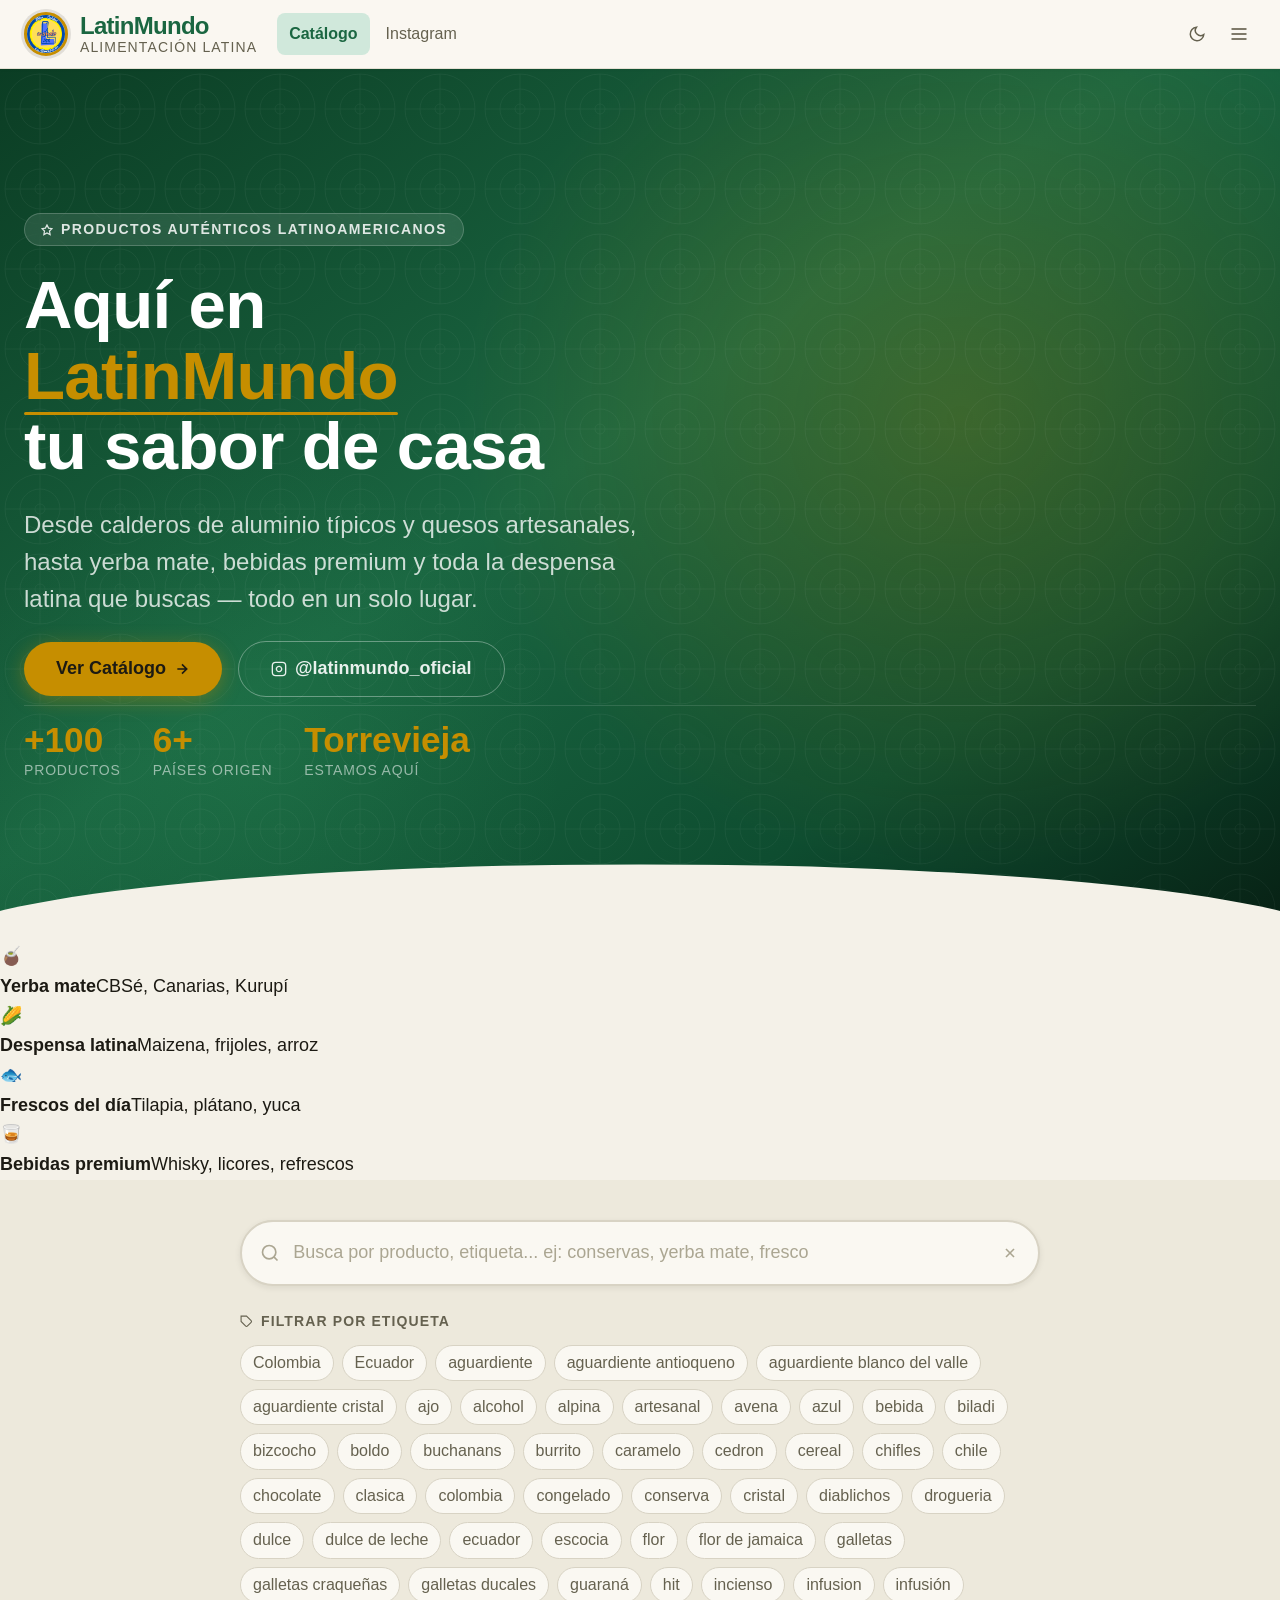
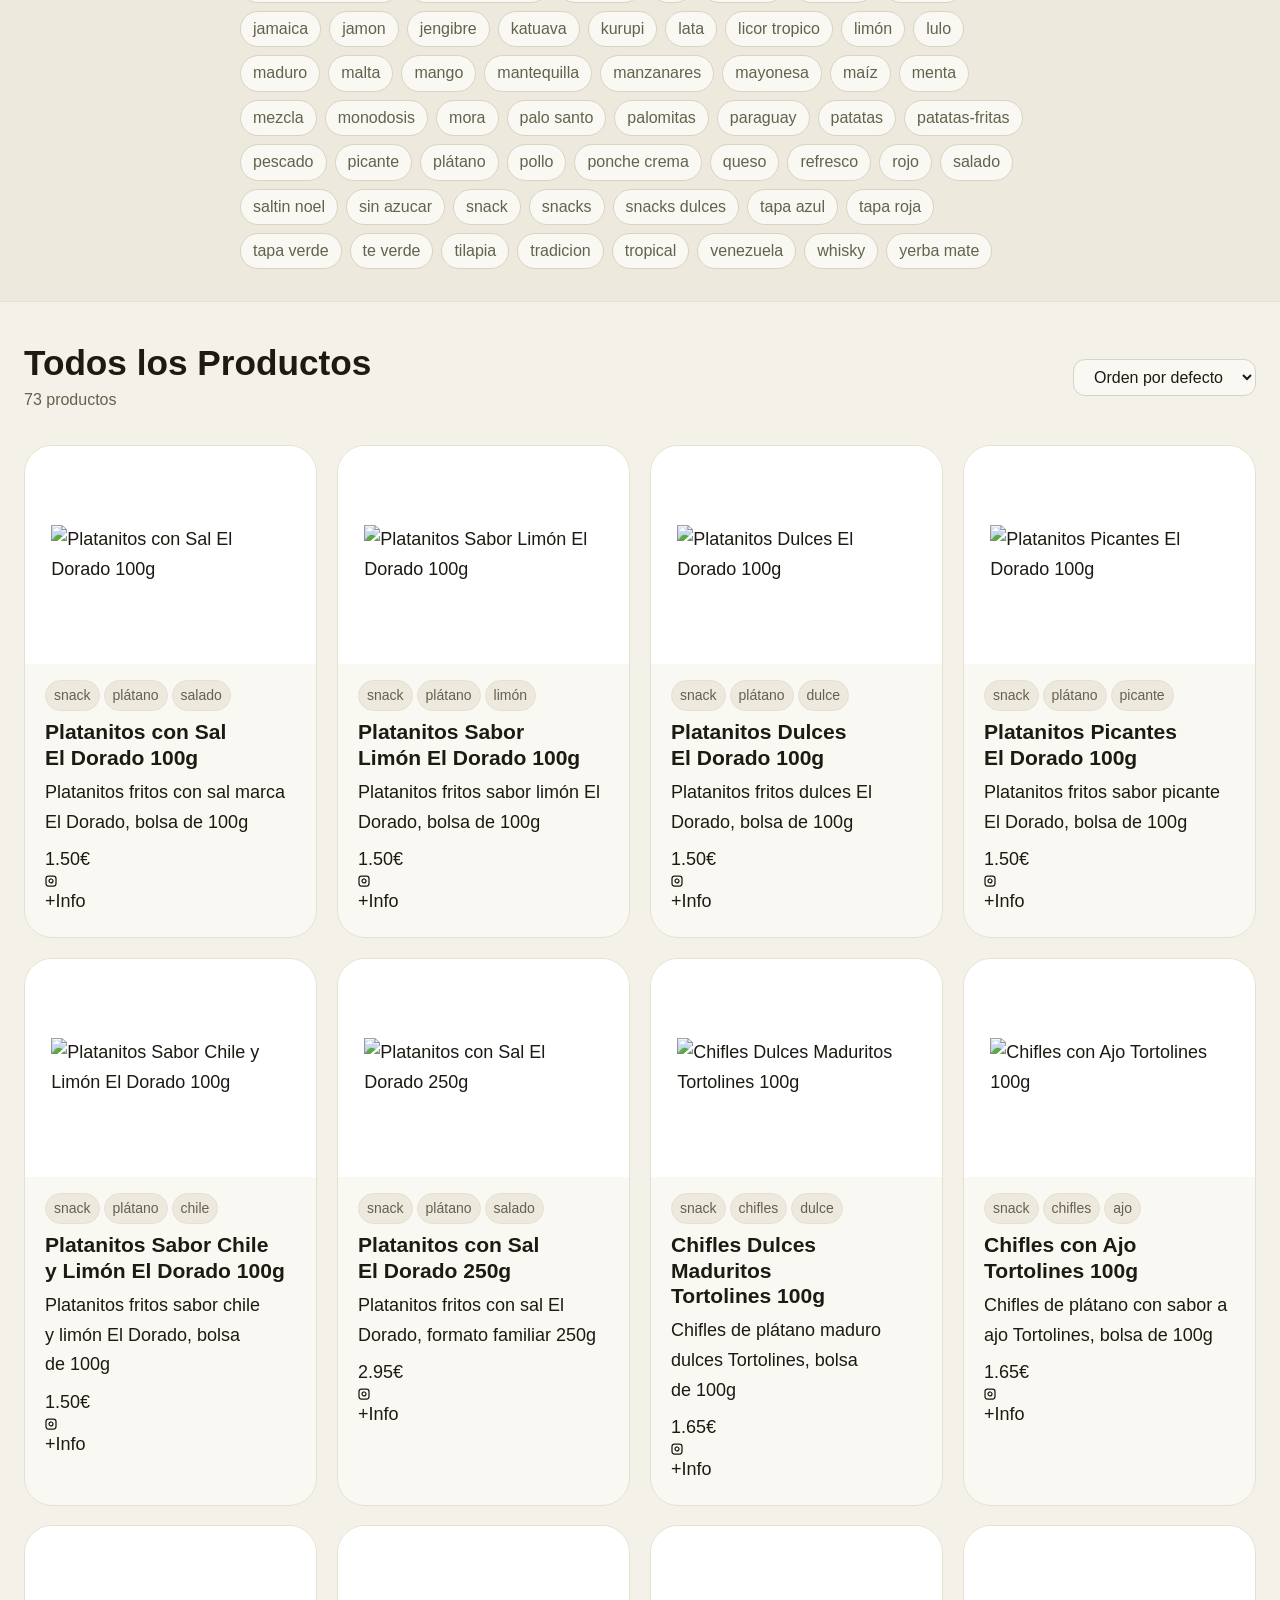
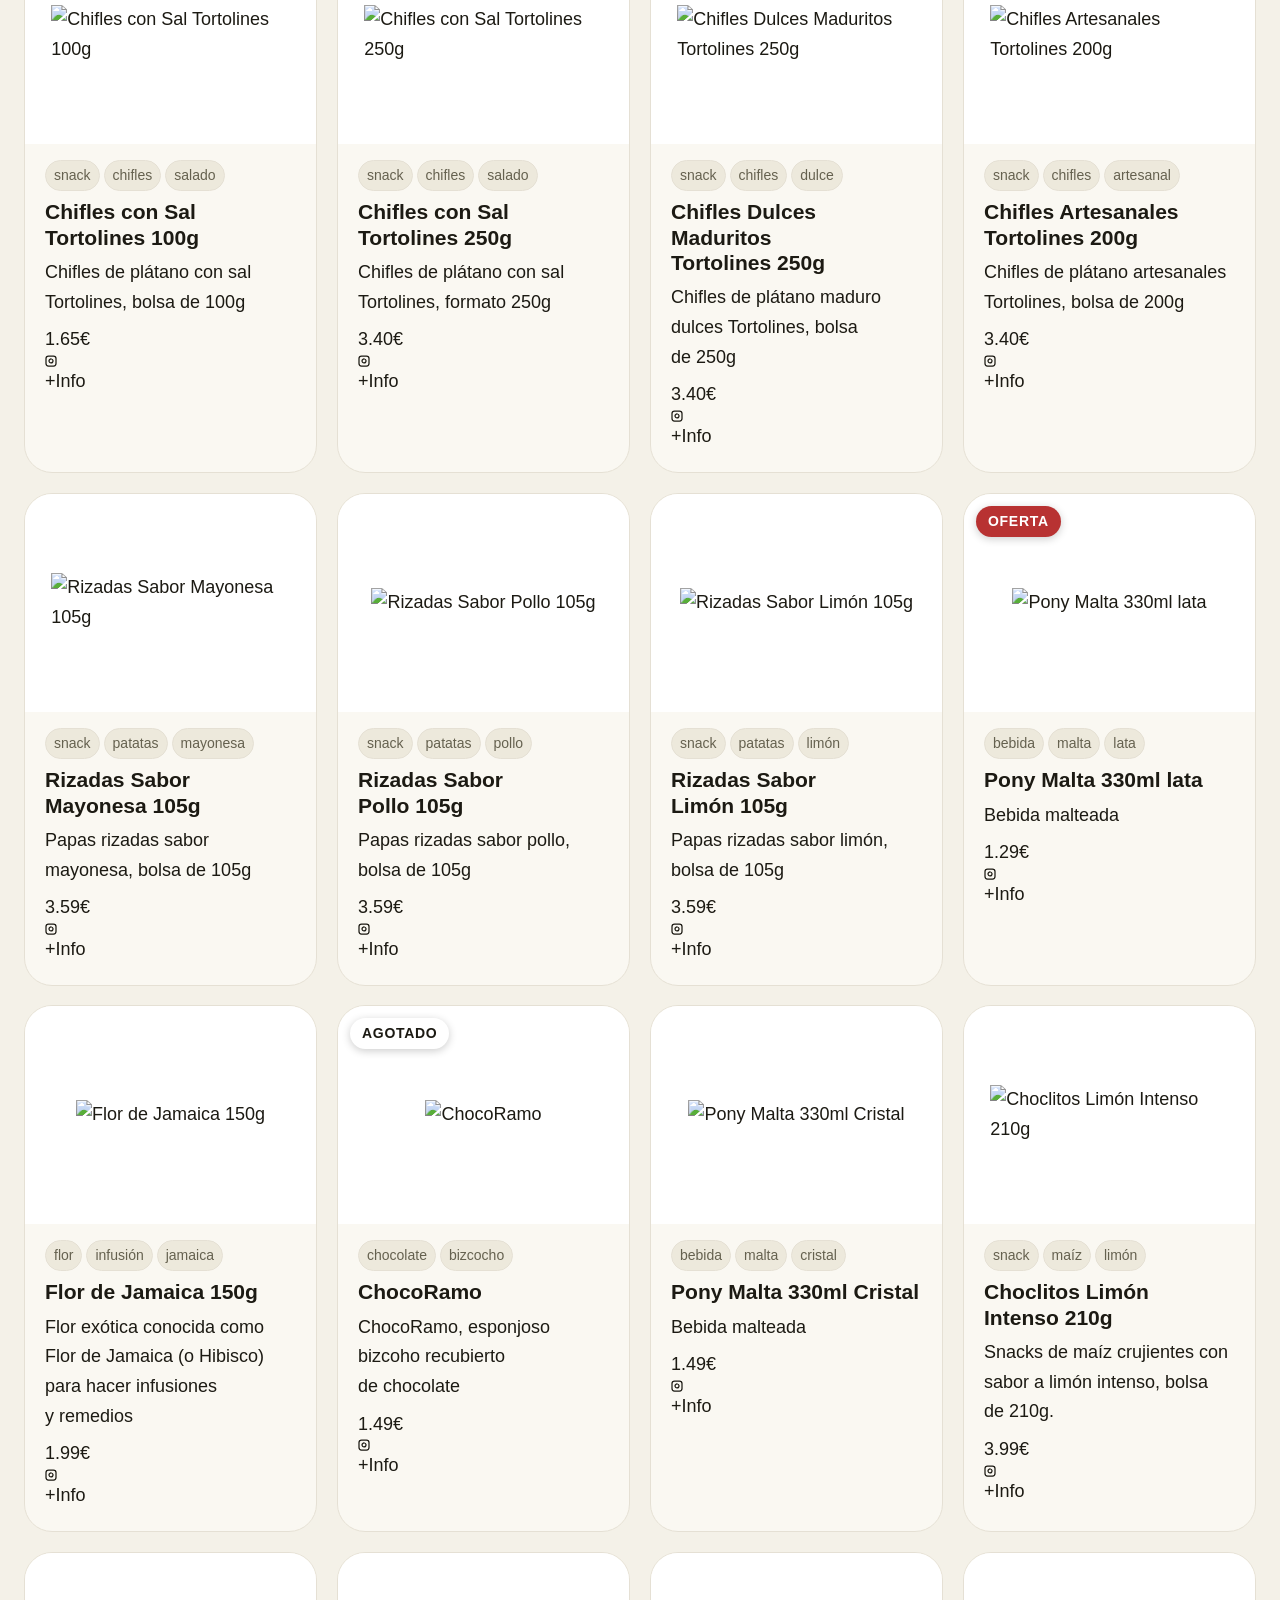
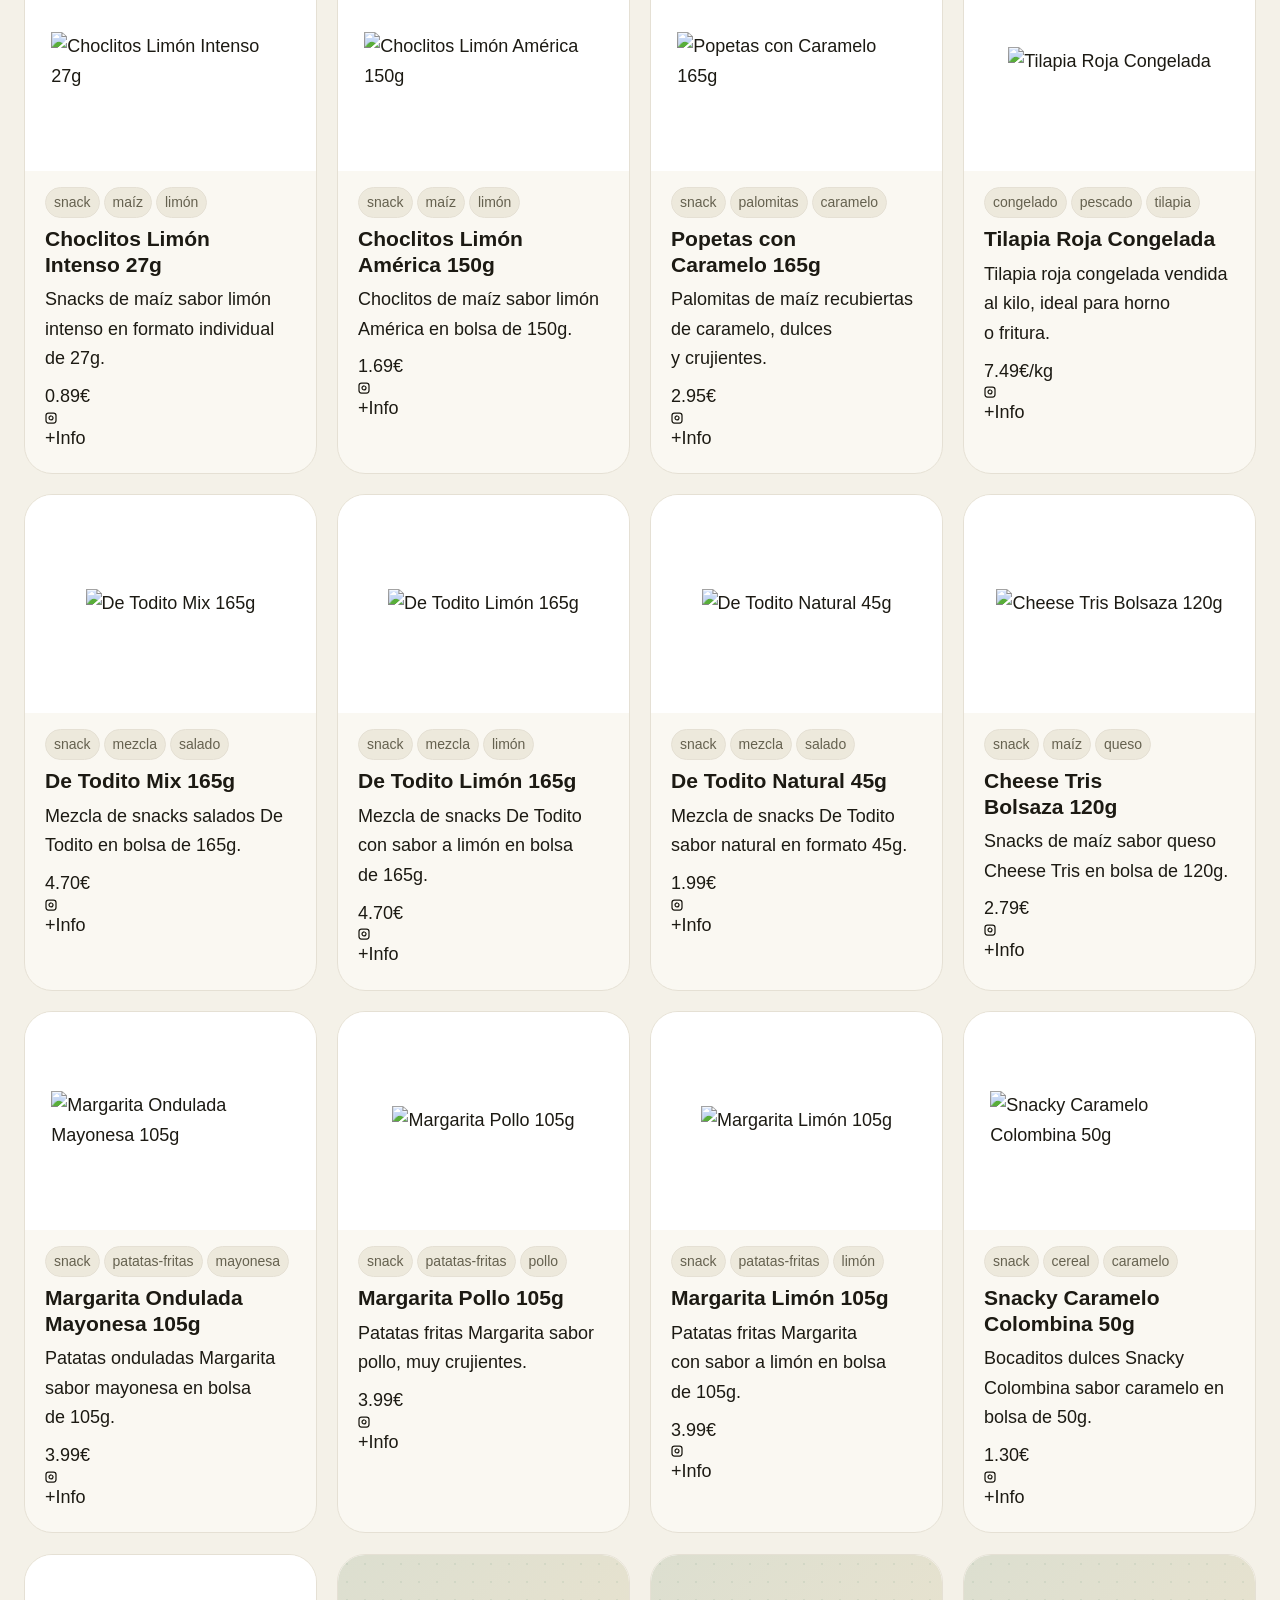
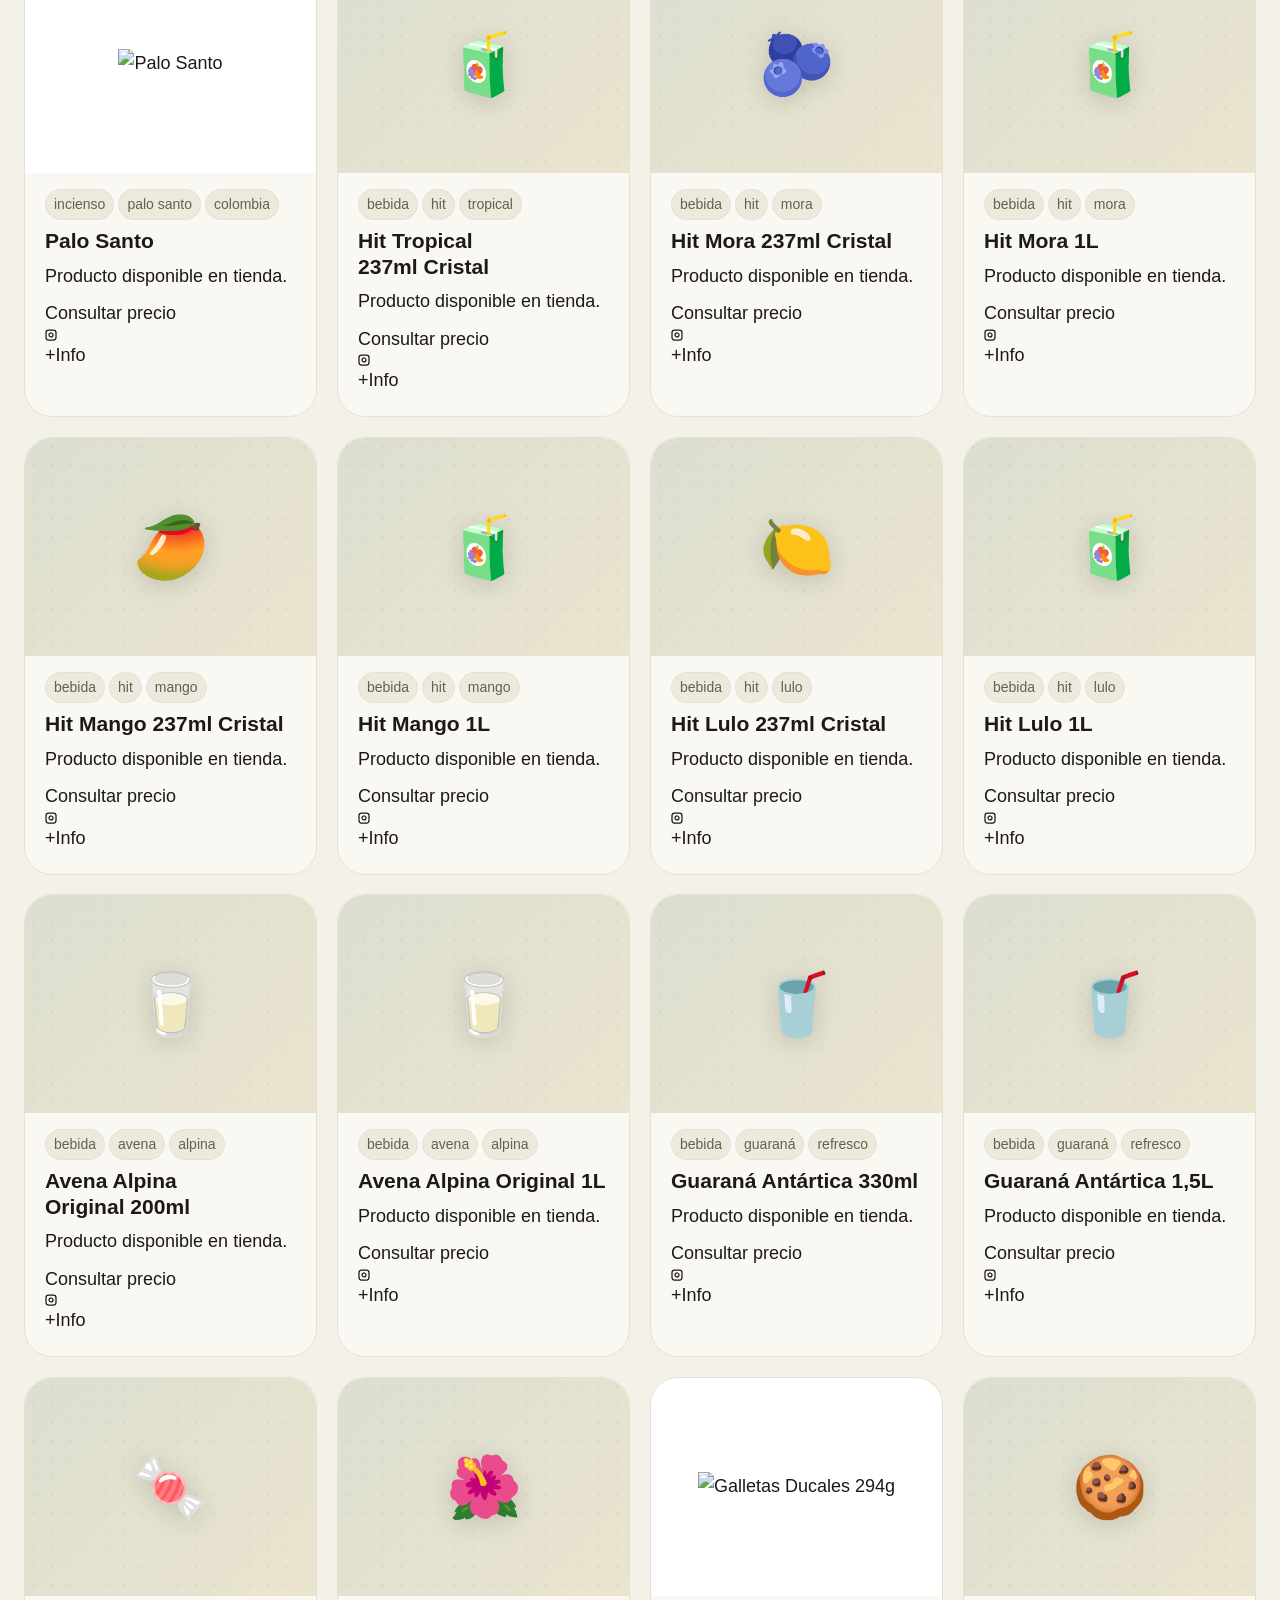
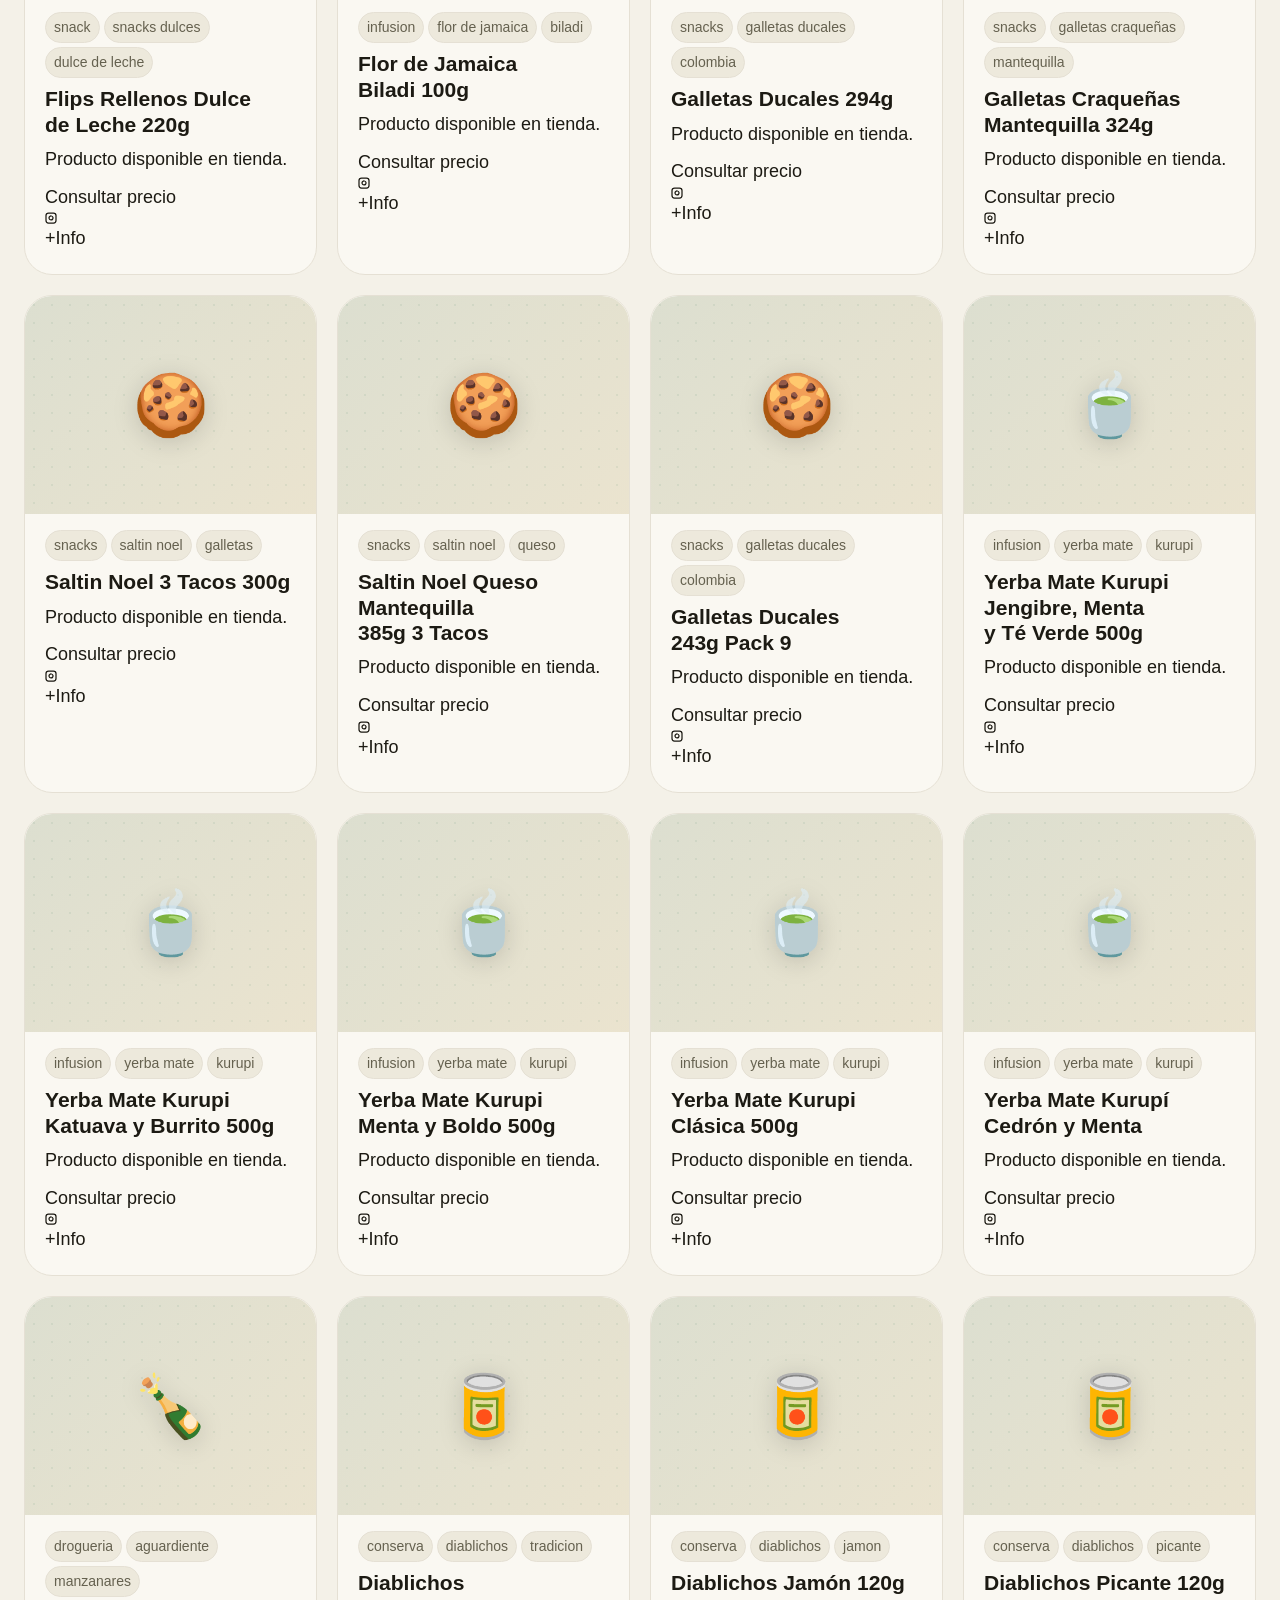
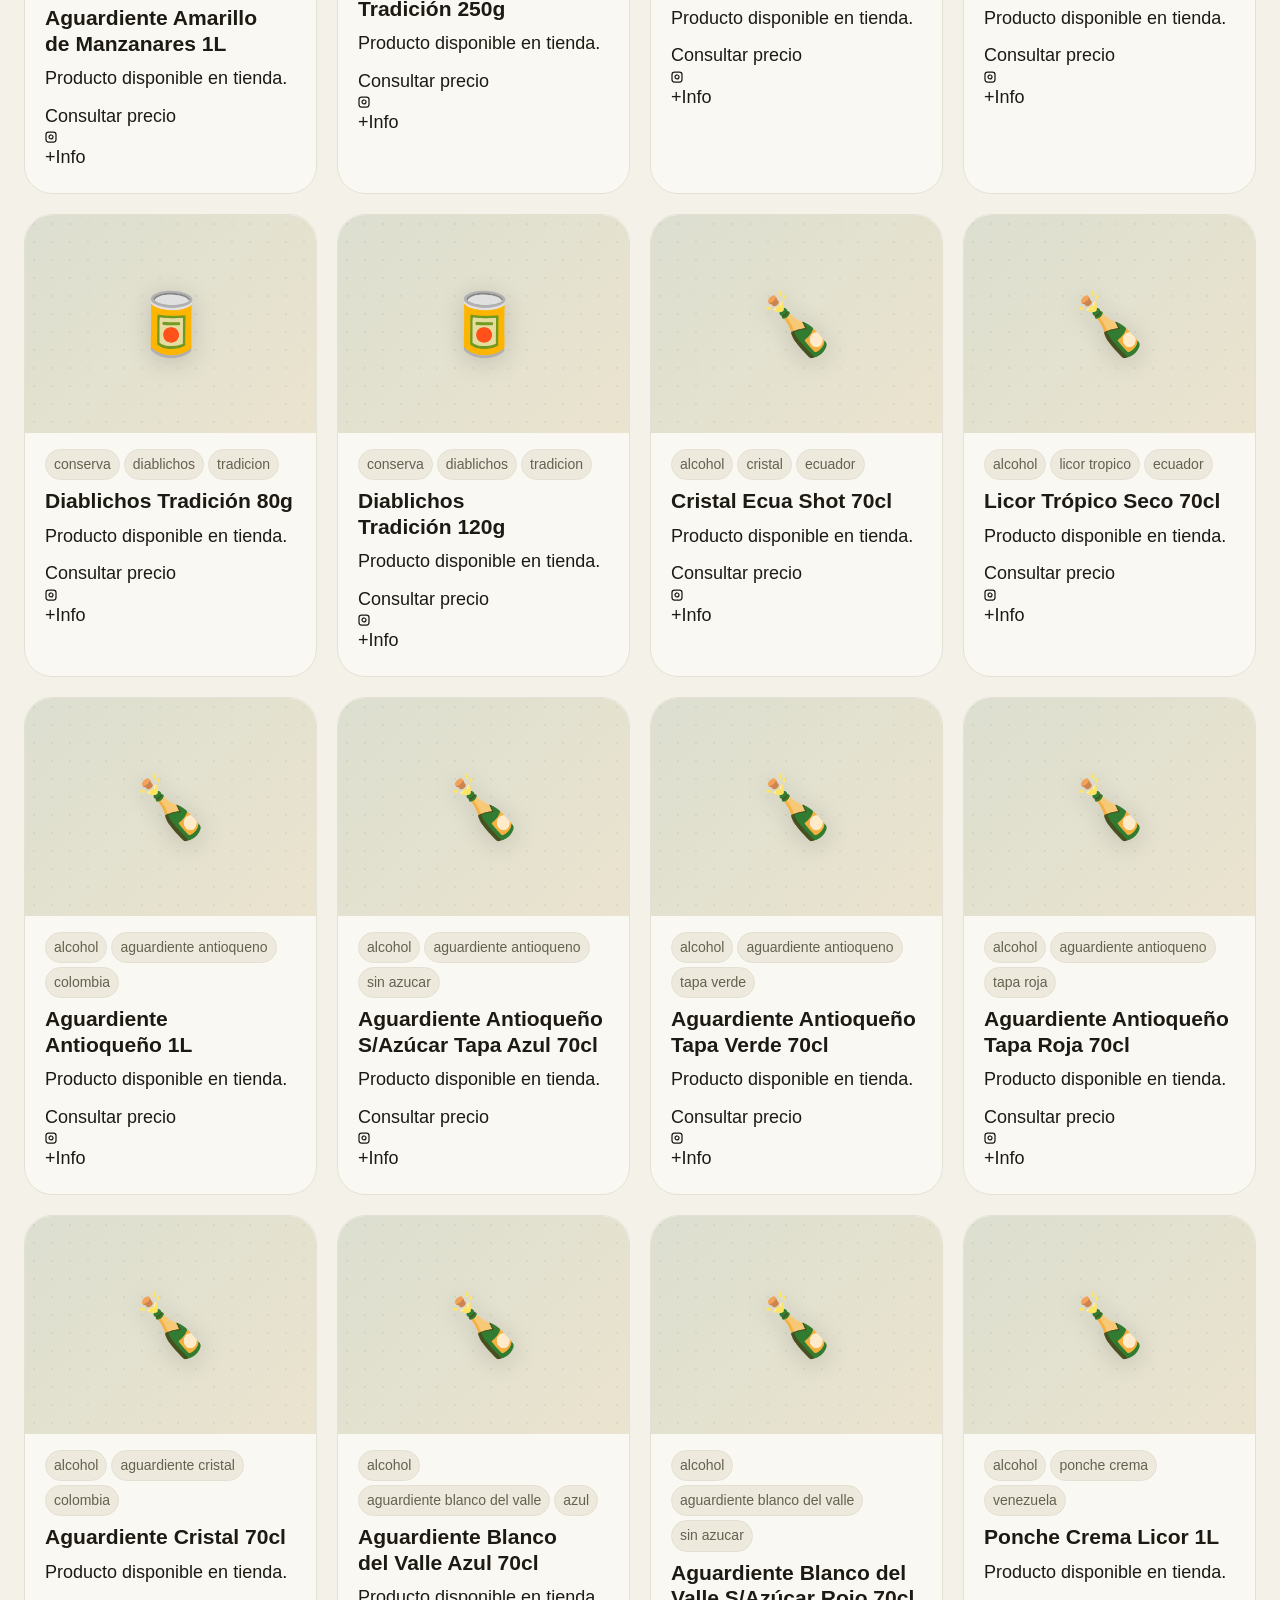
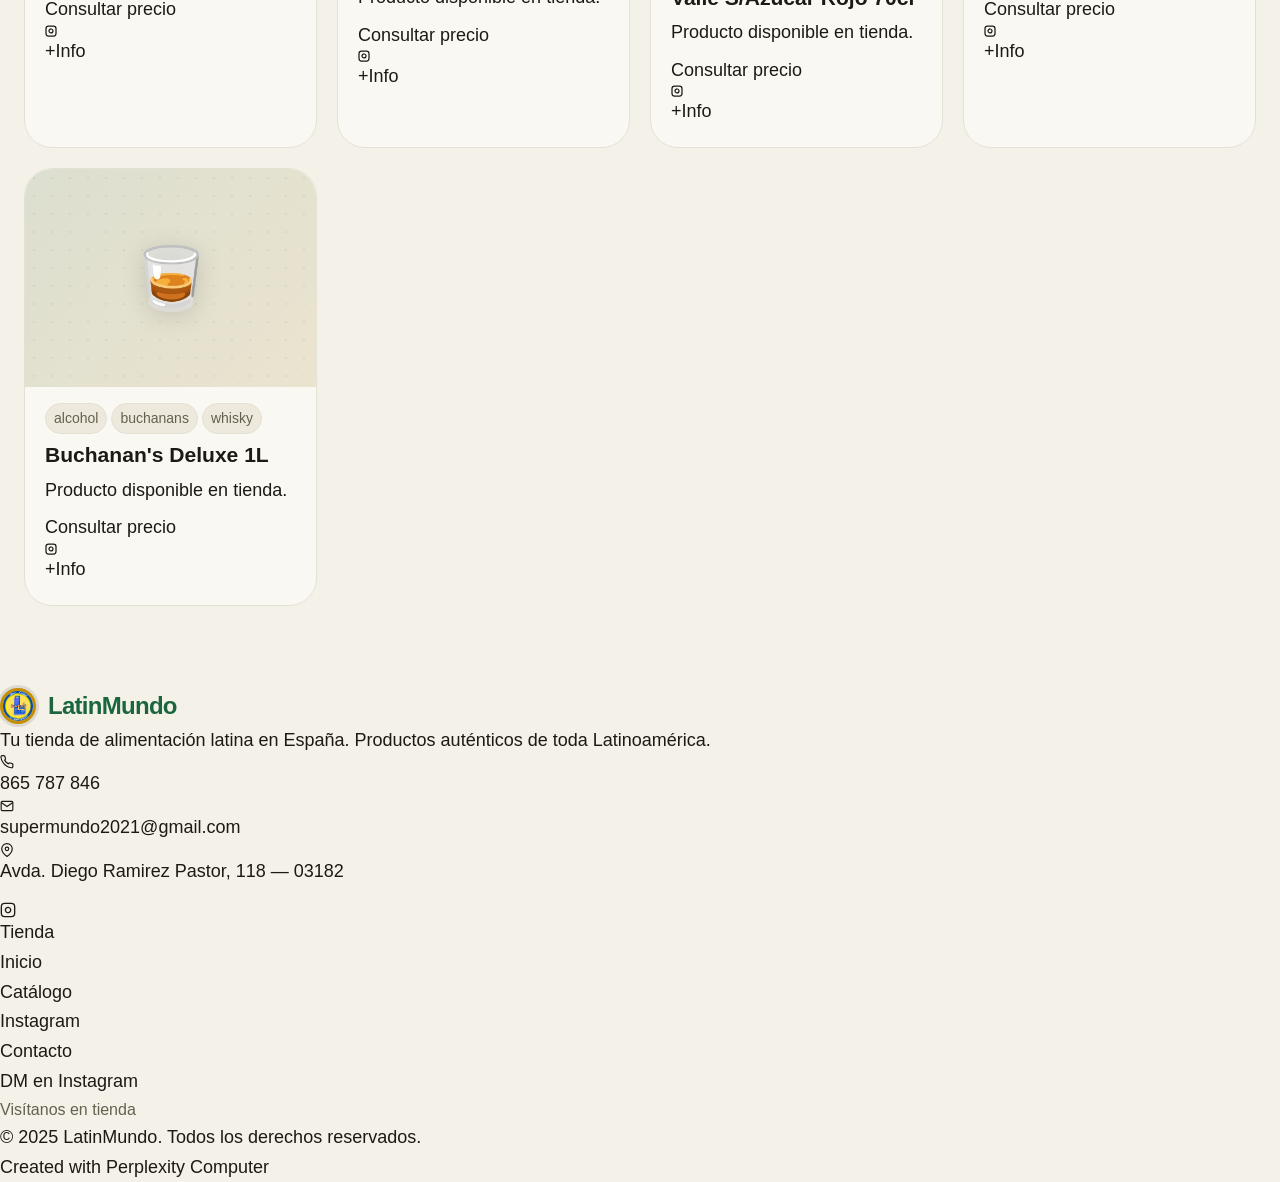
==== commit dd192518: "Update index.html" ====
--- a/index.html
+++ b/index.html
@@ -9,11 +9,14 @@
   <meta property="og:description" content="Tu tienda de productos latinos en Torrevieja">
   <meta property="og:type" content="website">
 
-  <link rel="icon" type="image/png" href="S(1).png">
+  <!-- FAVICON CON TU PNG -->
+ <link rel="icon" type="image/png" href="S(1).png">
 
   <link href="https://api.fontshare.com/v2/css?f[]=clash-display@400,500,600,700&f[]=satoshi@400,500,600,700&display=swap" rel="stylesheet">
   <link rel="stylesheet" href="style.css">
-
+  <link rel="stylesheet" href="admin.css">
+
+  <!-- LOGO REDONDO CON CSS -->
   <style>
     .logo-mark {
       width: 36px;
@@ -25,6 +28,7 @@
       box-shadow: 0 0 0 3px rgba(0,0,0,0.1);
     }
 
+    /* Versión más grande para el header principal si quieres */
     .header .logo-mark {
       width: 44px;
       height: 44px;
@@ -32,36 +36,21 @@
   </style>
 
   <script type="application/ld+json">
-  {
-    "@context":"https://schema.org",
-    "@type":"GroceryStore",
-    "name":"LatinMundo",
-    "description":"Tienda de alimentación latina en España.",
-    "url":"https://alimentacionsupermundo.es",
-    "telephone":"+34865787846",
-    "email":"supermundo2021@gmail.com",
-    "address":{
-      "@type":"PostalAddress",
-      "streetAddress":"Avda. Diego Ramirez Pastor, 118",
-      "postalCode":"03182",
-      "addressCountry":"ES"
-    },
-    "sameAs":["https://www.instagram.com/latinmundo_oficial/"],
-    "creator":{
-      "@type":"SoftwareApplication",
-      "name":"Perplexity Computer",
-      "url":"https://www.perplexity.ai/computer"
-    }
-  }
+  {"@context":"https://schema.org","@type":"GroceryStore","name":"LatinMundo","description":"Tienda de alimentación latina en España.","url":"https://alimentacionsupermundo.es","telephone":"+34865787846","email":"supermundo2021@gmail.com","address":{"@type":"PostalAddress","streetAddress":"Avda. Diego Ramirez Pastor, 118","postalCode":"03182","addressCountry":"ES"},"sameAs":["https://www.instagram.com/latinmundo_oficial/"],"creator":{"@type":"SoftwareApplication","name":"Perplexity Computer","url":"https://www.perplexity.ai/computer"}}
   </script>
 </head>
 <body>
 
+<!-- ======================================================
+     VISTA: CATÁLOGO
+     ====================================================== -->
 <div id="view-catalog">
 
+  <!-- HEADER -->
   <header class="header">
     <div class="header-inner">
       <a href="#" class="logo" aria-label="LatinMundo - Inicio">
+        <!-- LOGO PNG REDONDO -->
         <img src="S(1).png" alt="LatinMundo" class="logo-mark">
         <div class="logo-text">
           <span class="logo-name">LatinMundo</span>
@@ -71,57 +60,37 @@
 
       <nav class="nav" id="main-nav" role="navigation" aria-label="Navegación principal">
         <a href="#" class="nav-link active">Catálogo</a>
-        <a href="https://www.instagram.com/latinmundo_oficial/" target="_blank" rel="noopener noreferrer" class="nav-link">Instagram</a>
+        <a href="https://www.instagram.com/latinmundo_oficial/" target="_blank" rel="noopener" class="nav-link">Instagram</a>
       </nav>
 
       <div class="header-actions">
         <button class="btn-icon" data-theme-toggle aria-label="Cambiar tema">
-          <svg width="18" height="18" viewBox="0 0 24 24" fill="none" stroke="currentColor" stroke-width="2">
-            <circle cx="12" cy="12" r="5"/>
-            <path d="M12 1v2M12 21v2M4.22 4.22l1.42 1.42M18.36 18.36l1.42 1.42M1 12h2M21 12h2M4.22 19.78l1.42-1.42M18.36 5.64l1.42-1.42"/>
-          </svg>
+          <svg width="18" height="18" viewBox="0 0 24 24" fill="none" stroke="currentColor" stroke-width="2"><circle cx="12" cy="12" r="5"/><path d="M12 1v2M12 21v2M4.22 4.22l1.42 1.42M18.36 18.36l1.42 1.42M1 12h2M21 12h2M4.22 19.78l1.42-1.42M18.36 5.64l1.42-1.42"/></svg>
         </button>
         <button class="mobile-menu-btn btn-icon" id="mobile-menu-btn" aria-label="Abrir menú">
-          <svg width="20" height="20" viewBox="0 0 24 24" fill="none" stroke="currentColor" stroke-width="2">
-            <line x1="3" y1="6" x2="21" y2="6"/>
-            <line x1="3" y1="12" x2="21" y2="12"/>
-            <line x1="3" y1="18" x2="21" y2="18"/>
-          </svg>
+          <svg width="20" height="20" viewBox="0 0 24 24" fill="none" stroke="currentColor" stroke-width="2"><line x1="3" y1="6" x2="21" y2="6"/><line x1="3" y1="12" x2="21" y2="12"/><line x1="3" y1="18" x2="21" y2="18"/></svg>
         </button>
       </div>
     </div>
   </header>
 
+  <!-- HERO -->
   <section class="hero" aria-label="Bienvenida">
     <div class="hero-pattern" aria-hidden="true"></div>
     <div class="hero-inner">
       <div class="hero-badge">
-        <svg width="12" height="12" viewBox="0 0 24 24" fill="none" stroke="currentColor" stroke-width="2.5">
-          <polygon points="12 2 15.09 8.26 22 9.27 17 14.14 18.18 21.02 12 17.77 5.82 21.02 7 14.14 2 9.27 8.91 8.26 12 2"/>
-        </svg>
+        <svg width="12" height="12" viewBox="0 0 24 24" fill="none" stroke="currentColor" stroke-width="2.5"><polygon points="12 2 15.09 8.26 22 9.27 17 14.14 18.18 21.02 12 17.77 5.82 21.02 7 14.14 2 9.27 8.91 8.26 12 2"/></svg>
         Productos Auténticos Latinoamericanos
       </div>
-
       <h1>Aquí en <span>LatinMundo</span><br>tu sabor de casa</h1>
-
-      <p class="hero-desc">
-        Desde calderos de aluminio típicos y quesos artesanales, hasta yerba mate, bebidas premium y toda la despensa latina que buscas — todo en un solo lugar.
-      </p>
-
+      <p class="hero-desc">Desde calderos de aluminio típicos y quesos artesanales, hasta yerba mate, bebidas premium y toda la despensa latina que buscas — todo en un solo lugar.</p>
       <div class="hero-actions">
         <a href="#catalogo" class="btn-primary">
           Ver Catálogo
-          <svg width="16" height="16" viewBox="0 0 24 24" fill="none" stroke="currentColor" stroke-width="2.5">
-            <path d="M5 12h14M12 5l7 7-7 7"/>
-          </svg>
+          <svg width="16" height="16" viewBox="0 0 24 24" fill="none" stroke="currentColor" stroke-width="2.5"><path d="M5 12h14M12 5l7 7-7 7"/></svg>
         </a>
-
-        <a href="https://www.instagram.com/latinmundo_oficial/" target="_blank" rel="noopener noreferrer" class="btn-outline-white">
-          <svg width="16" height="16" viewBox="0 0 24 24" fill="none" stroke="currentColor" stroke-width="2">
-            <rect x="2" y="2" width="20" height="20" rx="5"/>
-            <path d="M16 11.37A4 4 0 1 1 12.63 8 4 4 0 0 1 16 11.37z"/>
-            <line x1="17.5" y1="6.5" x2="17.51" y2="6.5"/>
-          </svg>
+        <a href="https://www.instagram.com/latinmundo_oficial/" target="_blank" rel="noopener" class="btn-outline-white">
+          <svg width="16" height="16" viewBox="0 0 24 24" fill="none" stroke="currentColor" stroke-width="2"><rect x="2" y="2" width="20" height="20" rx="5"/><path d="M16 11.37A4 4 0 1 1 12.63 8 4 4 0 0 1 16 11.37z"/><line x1="17.5" y1="6.5" x2="17.51" y2="6.5"/></svg>
           @latinmundo_oficial
         </a>
       </div>
@@ -143,6 +112,7 @@
     </div>
   </section>
 
+  <!-- FRANJA DE CARACTERÍSTICAS -->
   <div class="features-strip">
     <div class="features-strip-inner">
       <div class="feature-item">
@@ -164,15 +134,12 @@
     </div>
   </div>
 
+  <!-- BÚSQUEDA -->
   <section class="search-section" id="catalogo" aria-label="Búsqueda y filtros">
     <div class="search-wrap">
       <div class="search-bar-main">
         <div class="search-input-wrap">
-          <svg class="search-icon" width="20" height="20" viewBox="0 0 24 24" fill="none" stroke="currentColor" stroke-width="2">
-            <circle cx="11" cy="11" r="8"/>
-            <path d="M21 21l-4.35-4.35"/>
-          </svg>
-
+          <svg class="search-icon" width="20" height="20" viewBox="0 0 24 24" fill="none" stroke="currentColor" stroke-width="2"><circle cx="11" cy="11" r="8"/><path d="M21 21l-4.35-4.35"/></svg>
           <input
             id="search-input"
             type="search"
@@ -181,22 +148,14 @@
             aria-label="Buscar productos"
             autocomplete="off"
           >
-
           <button class="search-clear" onclick="clearSearch()" aria-label="Borrar búsqueda" title="Borrar">
-            <svg width="16" height="16" viewBox="0 0 24 24" fill="none" stroke="currentColor" stroke-width="2.5">
-              <line x1="18" y1="6" x2="6" y2="18"/>
-              <line x1="6" y1="6" x2="18" y2="18"/>
-            </svg>
+            <svg width="16" height="16" viewBox="0 0 24 24" fill="none" stroke="currentColor" stroke-width="2.5"><line x1="18" y1="6" x2="6" y2="18"/><line x1="6" y1="6" x2="18" y2="18"/></svg>
           </button>
         </div>
       </div>
-
       <div class="tag-section">
         <p class="tag-label">
-          <svg width="13" height="13" viewBox="0 0 24 24" fill="none" stroke="currentColor" stroke-width="2">
-            <path d="M20.59 13.41l-7.17 7.17a2 2 0 0 1-2.83 0L2 12V2h10l8.59 8.59a2 2 0 0 1 0 2.82z"/>
-            <line x1="7" y1="7" x2="7.01" y2="7"/>
-          </svg>
+          <svg width="13" height="13" viewBox="0 0 24 24" fill="none" stroke="currentColor" stroke-width="2"><path d="M20.59 13.41l-7.17 7.17a2 2 0 0 1-2.83 0L2 12V2h10l8.59 8.59a2 2 0 0 1 0 2.82z"/><line x1="7" y1="7" x2="7.01" y2="7"/></svg>
           Filtrar por etiqueta
         </p>
         <div class="tag-cloud" id="tag-cloud" role="list" aria-label="Etiquetas de productos"></div>
@@ -204,98 +163,281 @@
     </div>
   </section>
 
+  <!-- CATÁLOGO -->
   <main class="catalog-main" aria-label="Catálogo de productos">
     <div class="catalog-header">
       <div>
         <h2 class="products-title">Todos los Productos</h2>
         <p class="products-count" id="products-count" aria-live="polite">Cargando...</p>
       </div>
-
       <select class="sort-select" id="sort-select" aria-label="Ordenar">
         <option value="default">Orden por defecto</option>
         <option value="az">Nombre A → Z</option>
         <option value="za">Nombre Z → A</option>
       </select>
     </div>
-
     <div class="products-grid" id="products-grid" role="list"></div>
   </main>
 
+  <!-- FOOTER -->
   <footer class="footer">
     <div class="footer-inner">
       <div class="footer-brand">
         <a href="#" class="logo">
+          <!-- LOGO PNG REDONDO EN FOOTER -->
           <img src="S(1).png" alt="LatinMundo" class="logo-mark">
           <span class="logo-name">LatinMundo</span>
         </a>
-
         <p>Tu tienda de alimentación latina en España. Productos auténticos de toda Latinoamérica.</p>
-
         <div class="footer-contact-list">
           <a href="tel:+34865787846" class="footer-contact-link">
-            <svg width="14" height="14" viewBox="0 0 24 24" fill="none" stroke="currentColor" stroke-width="2">
-              <path d="M22 16.92v3a2 2 0 0 1-2.18 2 19.79 19.79 0 0 1-8.63-3.07A19.5 19.5 0 0 1 4.69 12a19.79 19.79 0 0 1-3.07-8.67A2 2 0 0 1 3.6 1.18h3a2 2 0 0 1 2 1.72c.127.96.361 1.903.7 2.81a2 2 0 0 1-.45 2.11L7.91 8.77a16 16 0 0 0 6.29 6.29l.96-.96a2 2 0 0 1 2.11-.45c.907.339 1.85.573 2.81.7A2 2 0 0 1 22 16.92z"/>
-            </svg>
+            <svg width="14" height="14" viewBox="0 0 24 24" fill="none" stroke="currentColor" stroke-width="2"><path d="M22 16.92v3a2 2 0 0 1-2.18 2 19.79 19.79 0 0 1-8.63-3.07A19.5 19.5 0 0 1 4.69 12a19.79 19.79 0 0 1-3.07-8.67A2 2 0 0 1 3.6 1.18h3a2 2 0 0 1 2 1.72c.127.96.361 1.903.7 2.81a2 2 0 0 1-.45 2.11L7.91 8.77a16 16 0 0 0 6.29 6.29l.96-.96a2 2 0 0 1 2.11-.45c.907.339 1.85.573 2.81.7A2 2 0 0 1 22 16.92z"/></svg>
             865 787 846
           </a>
-
           <a href="mailto:supermundo2021@gmail.com" class="footer-contact-link">
-            <svg width="14" height="14" viewBox="0 0 24 24" fill="none" stroke="currentColor" stroke-width="2">
-              <path d="M4 4h16c1.1 0 2 .9 2 2v12c0 1.1-.9 2-2 2H4c-1.1 0-2-.9-2-2V6c0-1.1.9-2 2-2z"/>
-              <polyline points="22,6 12,13 2,6"/>
-            </svg>
+            <svg width="14" height="14" viewBox="0 0 24 24" fill="none" stroke="currentColor" stroke-width="2"><path d="M4 4h16c1.1 0 2 .9 2 2v12c0 1.1-.9 2-2 2H4c-1.1 0-2-.9-2-2V6c0-1.1.9-2 2-2z"/><polyline points="22,6 12,13 2,6"/></svg>
             supermundo2021@gmail.com
           </a>
-
-          <a href="https://www.google.com/maps/search/?api=1&query=Avda.+Diego+Ramirez+Pastor+118+03182+Torrevieja" target="_blank" rel="noopener noreferrer" class="footer-contact-link">
-            <svg width="14" height="14" viewBox="0 0 24 24" fill="none" stroke="currentColor" stroke-width="2">
-              <path d="M21 10c0 7-9 13-9 13s-9-6-9-13a9 9 0 0 1 18 0z"/>
-              <circle cx="12" cy="10" r="3"/>
-            </svg>
+          <a href="https://www.google.com/maps/search/?api=1&query=Avda.+Diego+Ramirez+Pastor+118+03182+Torrevieja" target="_blank" rel="noopener" class="footer-contact-link">
+            <svg width="14" height="14" viewBox="0 0 24 24" fill="none" stroke="currentColor" stroke-width="2"><path d="M21 10c0 7-9 13-9 13s-9-6-9-13a9 9 0 0 1 18 0z"/><circle cx="12" cy="10" r="3"/></svg>
             Avda. Diego Ramirez Pastor, 118 — 03182
           </a>
         </div>
-
         <div class="social-links" style="margin-top:var(--space-4);">
-          <a href="https://www.instagram.com/latinmundo_oficial/" target="_blank" rel="noopener noreferrer" class="social-link" aria-label="Instagram">
-            <svg width="16" height="16" viewBox="0 0 24 24" fill="none" stroke="currentColor" stroke-width="2">
-              <rect x="2" y="2" width="20" height="20" rx="5"/>
-              <path d="M16 11.37A4 4 0 1 1 12.63 8 4 4 0 0 1 16 11.37z"/>
-              <line x1="17.5" y1="6.5" x2="17.51" y2="6.5"/>
-            </svg>
+          <a href="https://www.instagram.com/latinmundo_oficial/" target="_blank" rel="noopener" class="social-link" aria-label="Instagram">
+            <svg width="16" height="16" viewBox="0 0 24 24" fill="none" stroke="currentColor" stroke-width="2"><rect x="2" y="2" width="20" height="20" rx="5"/><path d="M16 11.37A4 4 0 1 1 12.63 8 4 4 0 0 1 16 11.37z"/><line x1="17.5" y1="6.5" x2="17.51" y2="6.5"/></svg>
           </a>
         </div>
       </div>
-
       <div>
         <p class="footer-col-title">Tienda</p>
         <ul class="footer-links">
           <li><a href="#">Inicio</a></li>
           <li><a href="#catalogo">Catálogo</a></li>
-          <li><a href="https://www.instagram.com/latinmundo_oficial/" target="_blank" rel="noopener noreferrer">Instagram</a></li>
+          <li><a href="https://www.instagram.com/latinmundo_oficial/" target="_blank" rel="noopener">Instagram</a></li>
         </ul>
       </div>
-
       <div>
         <p class="footer-col-title">Contacto</p>
         <ul class="footer-links">
-          <li><a href="https://www.instagram.com/latinmundo_oficial/" target="_blank" rel="noopener noreferrer">DM en Instagram</a></li>
+          <li><a href="https://www.instagram.com/latinmundo_oficial/" target="_blank" rel="noopener">DM en Instagram</a></li>
           <li style="color:var(--color-text-muted);font-size:var(--text-sm);">Visítanos en tienda</li>
         </ul>
       </div>
     </div>
-
     <div class="footer-bottom">
       <p>© 2025 LatinMundo. Todos los derechos reservados.</p>
       <a href="https://www.perplexity.ai/computer" target="_blank" rel="noopener noreferrer">Created with Perplexity Computer</a>
     </div>
   </footer>
 
-</div>
+</div><!-- /view-catalog -->
+
+
+<!-- ======================================================
+     VISTA: ADMIN
+     ====================================================== -->
+<div id="view-admin" style="display:none;">
+
+  <!-- LOGIN -->
+  <div id="admin-login-screen" class="login-screen" style="display:flex;">
+    <div class="login-card">
+      <div class="login-logo">
+        <!-- LOGO PNG REDONDO EN ADMIN LOGIN -->
+        <img src="S(1).png" alt="LatinMundo" class="logo-mark">
+        <span style="font-family:var(--font-display);font-size:var(--text-lg);font-weight:700;color:var(--color-primary);">LatinMundo</span>
+      </div>
+      <h1>Panel de Administración</h1>
+      <p>Introduce la contraseña para gestionar el catálogo.</p>
+      <form id="login-form" novalidate>
+        <div class="form-group">
+          <label class="form-label" for="login-password">Contraseña</label>
+          <input type="password" id="login-password" class="form-input" placeholder="••••••••••••" autocomplete="current-password" required>
+          <p id="login-error" class="form-error" style="display:none;">Contraseña incorrecta. Inténtalo de nuevo.</p>
+        </div>
+        <button type="submit" class="btn-login">Entrar al panel</button>
+      </form>
+      <p style="text-align:center;margin-top:var(--space-6);font-size:var(--text-xs);color:var(--color-text-faint);">
+        Contraseña por defecto: <strong style="color:var(--color-text-muted);"></strong>
+      </p>
+      <div style="text-align:center;margin-top:var(--space-3);">
+        <a href="javascript:void(0)" onclick="showView('catalog')" style="font-size:var(--text-sm);color:var(--color-text-faint);">← Volver al catálogo</a>
+      </div>
+    </div>
+  </div>
+
+  <!-- PANEL PRINCIPAL -->
+  <div id="admin-main-panel" class="admin-layout" style="display:none;">
+
+    <header class="admin-header">
+      <a href="javascript:void(0)" onclick="showView('catalog')" class="admin-back-link">
+        <svg width="14" height="14" viewBox="0 0 24 24" fill="none" stroke="currentColor" stroke-width="2"><path d="M19 12H5M12 5l-7 7 7 7"/></svg>
+        Catálogo
+      </a>
+      <div class="admin-header-sep"></div>
+      <span class="admin-header-title">Gestor de Productos</span>
+      <span class="admin-badge-header">ADMIN</span>
+      <div class="admin-header-actions">
+        <button class="btn-icon" data-theme-toggle aria-label="Cambiar tema">
+          <svg width="16" height="16" viewBox="0 0 24 24" fill="none" stroke="currentColor" stroke-width="2"><circle cx="12" cy="12" r="5"/><path d="M12 1v2M12 21v2M4.22 4.22l1.42 1.42M18.36 18.36l1.42 1.42M1 12h2M21 12h2M4.22 19.78l1.42-1.42M18.36 5.64l1.42-1.42"/></svg>
+        </button>
+        <a href="https://www.instagram.com/latinmundo_oficial/" target="_blank" rel="noopener" class="btn-outline" style="gap:var(--space-2);">
+          <svg width="13" height="13" viewBox="0 0 24 24" fill="none" stroke="currentColor" stroke-width="2"><rect x="2" y="2" width="20" height="20" rx="5"/><path d="M16 11.37A4 4 0 1 1 12.63 8 4 4 0 0 1 16 11.37z"/><line x1="17.5" y1="6.5" x2="17.51" y2="6.5"/></svg>
+          Instagram
+        </a>
+        <button class="btn-outline" onclick="adminLogout()">
+          <svg width="13" height="13" viewBox="0 0 24 24" fill="none" stroke="currentColor" stroke-width="2"><path d="M9 21H5a2 2 0 0 1-2-2V5a2 2 0 0 1 2-2h4"/><polyline points="16 17 21 12 16 7"/><line x1="21" y1="12" x2="9" y2="12"/></svg>
+          Salir
+        </button>
+      </div>
+    </header>
+
+    <div class="admin-body">
+
+      <!-- Panel izquierdo: lista de productos -->
+      <div class="admin-list-panel">
+        <div class="admin-toolbar">
+          <div class="admin-search-wrap">
+            <svg width="14" height="14" viewBox="0 0 24 24" fill="none" stroke="currentColor" stroke-width="2"><circle cx="11" cy="11" r="8"/><path d="M21 21l-4.35-4.35"/></svg>
+            <input id="admin-search" type="search" placeholder="Buscar por nombre o etiqueta..." aria-label="Buscar">
+          </div>
+          <button class="btn-new" onclick="openDrawer(null)">
+            <svg width="14" height="14" viewBox="0 0 24 24" fill="none" stroke="currentColor" stroke-width="2.5"><line x1="12" y1="5" x2="12" y2="19"/><line x1="5" y1="12" x2="19" y2="12"/></svg>
+            Nuevo Producto
+          </button>
+          <button class="btn-outline" onclick="exportProducts()" title="Exportar JSON">
+            <svg width="13" height="13" viewBox="0 0 24 24" fill="none" stroke="currentColor" stroke-width="2"><path d="M21 15v4a2 2 0 0 1-2 2H5a2 2 0 0 1-2-2v-4"/><polyline points="7 10 12 15 17 10"/><line x1="12" y1="15" x2="12" y2="3"/></svg>
+            Exportar
+          </button>
+          <button class="btn-outline" onclick="exportCatalogJS()" title="Guardar cambios permanentes" style="background:color-mix(in srgb,var(--color-primary) 12%,transparent);border-color:var(--color-primary);color:var(--color-primary);">
+            <svg width="13" height="13" viewBox="0 0 24 24" fill="none" stroke="currentColor" stroke-width="2"><path d="M19 21H5a2 2 0 0 1-2-2V5a2 2 0 0 1 2-2h11l5 5v11a2 2 0 0 1-2 2z"/><polyline points="17 21 17 13 7 13 7 21"/><polyline points="7 3 7 8 15 8"/></svg>
+            Publicar cambios
+          </button>
+          <label class="btn-outline" style="cursor:pointer;" title="Importar JSON">
+            <svg width="13" height="13" viewBox="0 0 24 24" fill="none" stroke="currentColor" stroke-width="2"><path d="M21 15v4a2 2 0 0 1-2 2H5a2 2 0 0 1-2-2v-4"/><polyline points="17 8 12 3 7 8"/><line x1="12" y1="3" x2="12" y2="15"/></svg>
+            Importar
+            <input type="file" accept=".json" style="display:none;" onchange="importProducts(event)">
+          </label>
+          <span class="toolbar-count" id="toolbar-count">— productos</span>
+        </div>
+
+        <div class="admin-product-list" id="admin-product-list"></div>
+
+        <div class="admin-footer">
+          <div class="danger-actions">
+            <button class="btn-danger" onclick="resetProducts()">
+              <svg width="12" height="12" viewBox="0 0 24 24" fill="none" stroke="currentColor" stroke-width="2"><polyline points="1 4 1 10 7 10"/><path d="M3.51 15a9 9 0 1 0 .49-3.63"/></svg>
+              Restaurar por defecto
+            </button>
+          </div>
+          <div class="admin-footer-right">
+            <a href="https://www.perplexity.ai/computer" target="_blank" rel="noopener noreferrer" style="font-size:var(--text-xs);color:var(--color-text-faint);">Created with Perplexity Computer</a>
+          </div>
+        </div>
+      </div>
+
+      <div class="drawer-backdrop" id="drawer-backdrop" onclick="closeDrawer()"></div>
+
+      <aside class="admin-drawer hidden" id="admin-drawer" aria-label="Editor de producto">
+        <div class="drawer-header">
+          <div>
+            <p class="drawer-title" id="drawer-title">Nuevo Producto</p>
+            <p class="drawer-subtitle" id="drawer-subtitle">Rellena los campos y guarda</p>
+          </div>
+          <button class="btn-drawer-close" onclick="closeDrawer()" aria-label="Cerrar editor">
+            <svg width="18" height="18" viewBox="0 0 24 24" fill="none" stroke="currentColor" stroke-width="2"><line x1="18" y1="6" x2="6" y2="18"/><line x1="6" y1="6" x2="18" y2="18"/></svg>
+          </button>
+        </div>
+
+        <form id="product-form" novalidate>
+          <input type="hidden" id="product-id">
+          <div class="drawer-body">
+
+            <div class="field-group">
+              <label class="field-label" for="field-name">
+                Nombre del producto <span class="required">*</span>
+              </label>
+              <input type="text" id="field-name" class="field-input" placeholder="Ej: CBSé Yerba Mate Frutos del Bosque" required>
+            </div>
+
+            <div class="field-group">
+              <label class="field-label">
+                <svg width="11" height="11" viewBox="0 0 24 24" fill="none" stroke="currentColor" stroke-width="2.5"><path d="M20.59 13.41l-7.17 7.17a2 2 0 0 1-2.83 0L2 12V2h10l8.59 8.59a2 2 0 0 1 0 2.82z"/><line x1="7" y1="7" x2="7.01" y2="7"/></svg>
+                Etiquetas
+              </label>
+              <div class="tag-input-wrap" id="tag-input-wrap" onclick="focusTagInput()"></div>
+              <p class="field-hint">Escribe una etiqueta y pulsa <kbd style="background:var(--color-surface-offset);padding:1px 5px;border-radius:4px;font-size:10px;border:1px solid var(--color-border);">Enter</kbd> o <kbd style="background:var(--color-surface-offset);padding:1px 5px;border-radius:4px;font-size:10px;border:1px solid var(--color-border);">,</kbd> para añadirla.</p>
+            </div>
+
+            <div class="field-group">
+              <label class="field-label" for="field-description">Descripción</label>
+              <textarea id="field-description" class="field-input field-textarea" placeholder="Describe el producto: origen, formato, características..."></textarea>
+            </div>
+
+            <div class="field-row">
+              <div class="field-group">
+                <label class="field-label" for="field-price">Precio</label>
+                <input type="text" id="field-price" class="field-input" placeholder="Ej: 3,99 €">
+                <p class="field-hint">Vacío → muestra "Consultar precio"</p>
+              </div>
+              <div class="field-group">
+                <label class="field-label" for="field-badge">Destacado</label>
+                <div class="badge-select-wrap">
+                  <select id="field-badge" class="field-select">
+                    <option value="">Sin destacado</option>
+                    <option value="nuevo">🆕 Nuevo</option>
+                    <option value="popular">⭐ Popular</option>
+                    <option value="premium">💎 Premium</option>
+                    <option value="fresco">🌿 Fresco</option>
+                    <option value="oferta">🔥 Oferta</option>
+                  </select>
+                </div>
+              </div>
+            </div>
+
+            <p class="drawer-section-title">Imagen del producto</p>
+
+            <div class="field-group">
+              <label class="field-label">Emoji (si no hay imagen)</label>
+              <div class="emoji-row">
+                <div class="emoji-box" id="emoji-preview-box">🛒</div>
+                <input type="text" id="field-emoji" class="field-input" placeholder="🧉 🥃 🌽 🐟 🍌..." maxlength="4" style="flex:1;">
+              </div>
+            </div>
+
+            <div class="field-group">
+              <label class="field-label" for="field-image">URL de imagen</label>
+              <input type="url" id="field-image" class="field-input" placeholder="https://ejemplo.com/imagen.jpg">
+              <div class="image-preview" id="image-preview">
+                <div class="image-preview-placeholder">
+                  <svg width="32" height="32" viewBox="0 0 24 24" fill="none" stroke="currentColor" stroke-width="1.5"><rect x="3" y="3" width="18" height="18" rx="2"/><circle cx="8.5" cy="8.5" r="1.5"/><polyline points="21 15 16 10 5 21"/></svg>
+                  <span>Sin imagen</span>
+                </div>
+              </div>
+            </div>
+
+          </div><!-- /drawer-body -->
+
+          <div class="drawer-footer">
+            <button type="button" class="btn-cancel-drawer" onclick="closeDrawer()">Cancelar</button>
+            <button type="submit" class="btn-save-drawer">
+              <svg width="14" height="14" viewBox="0 0 24 24" fill="none" stroke="currentColor" stroke-width="2.5"><path d="M19 21H5a2 2 0 0 1-2-2V5a2 2 0 0 1 2-2h11l5 5v11a2 2 0 0 1-2 2z"/><polyline points="17 21 17 13 7 13 7 21"/><polyline points="7 3 7 8 15 8"/></svg>
+              Guardar cambios
+            </button>
+          </div>
+        </form>
+      </aside>
+
+    </div><!-- /admin-body -->
+  </div><!-- /admin-main-panel -->
+
+  <div id="admin-toast" class="toast" role="alert" aria-live="assertive"></div>
+</div><!-- /view-admin -->
 
 <div id="toast" class="toast" role="alert" aria-live="assertive"></div>
 
 <script src="catalog.js"></script>
+<script src="admin.js"></script>
 
 </body>
 </html>
--- a/admin.css
+++ b/admin.css
@@ -0,0 +1,655 @@
+/* ===========================
+   SUPERMUNDO — ADMIN UI v2
+   Panel lateral + tarjetas
+   =========================== */
+
+/* ── Wrapper ── */
+.admin-wrapper {
+  min-height: 100dvh;
+  background: var(--color-bg);
+}
+
+/* ==================
+   LOGIN
+================== */
+.login-screen {
+  min-height: 100dvh;
+  display: flex;
+  align-items: center;
+  justify-content: center;
+  padding: var(--space-6);
+  background: linear-gradient(145deg, #0b3321 0%, #1a6641 50%, #0e4a2e 100%);
+}
+.login-card {
+  background: var(--color-surface);
+  border-radius: var(--radius-2xl);
+  padding: var(--space-10) var(--space-10);
+  width: 100%;
+  max-width: 400px;
+  box-shadow: 0 24px 60px rgba(0,0,0,0.35);
+}
+.login-logo {
+  display: flex;
+  align-items: center;
+  justify-content: center;
+  gap: var(--space-3);
+  margin-bottom: var(--space-8);
+}
+.login-card h1 {
+  font-size: var(--text-xl);
+  color: var(--color-text);
+  text-align: center;
+  margin-bottom: var(--space-2);
+  letter-spacing: -0.02em;
+}
+.login-card > p {
+  font-size: var(--text-sm);
+  color: var(--color-text-muted);
+  text-align: center;
+  margin-bottom: var(--space-8);
+}
+.form-group { margin-bottom: var(--space-5); }
+.form-label {
+  display: block;
+  font-size: var(--text-xs);
+  font-weight: 700;
+  color: var(--color-text-muted);
+  text-transform: uppercase;
+  letter-spacing: 0.08em;
+  margin-bottom: var(--space-2);
+}
+.form-input {
+  width: 100%;
+  padding: var(--space-3) var(--space-4);
+  background: var(--color-surface-offset);
+  border: 1.5px solid var(--color-border);
+  border-radius: var(--radius-lg);
+  font-size: var(--text-base);
+  color: var(--color-text);
+  transition: border-color var(--transition), box-shadow var(--transition);
+}
+.form-input:focus {
+  outline: none;
+  border-color: var(--color-primary);
+  box-shadow: 0 0 0 3px color-mix(in srgb, var(--color-primary) 15%, transparent);
+}
+.form-textarea { min-height: 100px; resize: vertical; line-height: 1.6; }
+.form-hint { font-size: var(--text-xs); color: var(--color-text-faint); margin-top: var(--space-2); line-height: 1.5; }
+.form-error {
+  display: none;
+  font-size: var(--text-sm);
+  color: var(--color-accent);
+  margin-top: var(--space-2);
+  padding: var(--space-2) var(--space-3);
+  background: var(--color-accent-light);
+  border-radius: var(--radius-md);
+}
+.btn-login {
+  width: 100%;
+  padding: var(--space-4) var(--space-6);
+  background: var(--color-primary);
+  color: #fff;
+  font-weight: 700;
+  font-size: var(--text-base);
+  border-radius: var(--radius-full);
+  margin-top: var(--space-2);
+  letter-spacing: 0.01em;
+}
+.btn-login:hover { background: var(--color-primary-hover); }
+
+/* ==================
+   ADMIN LAYOUT — two columns: list + drawer
+================== */
+.admin-layout {
+  display: flex;
+  flex-direction: column;
+  min-height: 100dvh;
+}
+
+/* ── Header ── */
+.admin-header {
+  background: var(--color-surface);
+  border-bottom: 1px solid var(--color-divider);
+  padding: 0 var(--space-6);
+  height: 56px;
+  display: flex;
+  align-items: center;
+  gap: var(--space-4);
+  position: sticky;
+  top: 0;
+  z-index: 200;
+  box-shadow: var(--shadow-sm);
+  flex-shrink: 0;
+}
+.admin-back-link {
+  display: flex;
+  align-items: center;
+  gap: var(--space-2);
+  font-size: var(--text-sm);
+  color: var(--color-text-muted);
+  padding: var(--space-2) var(--space-3);
+  border-radius: var(--radius-md);
+  white-space: nowrap;
+}
+.admin-back-link:hover { background: var(--color-surface-offset); color: var(--color-text); }
+.admin-header-sep { width: 1px; height: 20px; background: var(--color-divider); flex-shrink: 0; }
+.admin-header-title {
+  font-size: var(--text-base);
+  font-weight: 700;
+  color: var(--color-text);
+  letter-spacing: -0.01em;
+}
+.admin-badge-header {
+  font-size: var(--text-xs);
+  background: var(--color-primary-light);
+  color: var(--color-primary);
+  padding: 2px var(--space-3);
+  border-radius: var(--radius-full);
+  font-weight: 700;
+  letter-spacing: 0.04em;
+}
+.admin-header-actions {
+  margin-left: auto;
+  display: flex;
+  align-items: center;
+  gap: var(--space-2);
+}
+.btn-icon {
+  width: 34px; height: 34px;
+  display: flex; align-items: center; justify-content: center;
+  border-radius: var(--radius-md);
+  color: var(--color-text-muted);
+  background: transparent;
+}
+.btn-icon:hover { background: var(--color-surface-offset); color: var(--color-text); }
+.btn-outline {
+  display: inline-flex; align-items: center; gap: var(--space-2);
+  padding: var(--space-2) var(--space-4);
+  border: 1.5px solid var(--color-border);
+  border-radius: var(--radius-md);
+  font-size: var(--text-sm);
+  font-weight: 500;
+  color: var(--color-text-muted);
+  background: var(--color-surface);
+  white-space: nowrap;
+}
+.btn-outline:hover { border-color: var(--color-primary); color: var(--color-primary); }
+
+/* ── Body: list + drawer side by side ── */
+.admin-body {
+  display: flex;
+  flex: 1;
+  overflow: hidden;
+  height: calc(100dvh - 56px);
+}
+
+/* ── Product list panel (left) ── */
+.admin-list-panel {
+  flex: 1;
+  display: flex;
+  flex-direction: column;
+  overflow: hidden;
+  min-width: 0;
+}
+
+/* Toolbar inside list panel */
+.admin-toolbar {
+  padding: var(--space-4) var(--space-5);
+  background: var(--color-surface);
+  border-bottom: 1px solid var(--color-divider);
+  display: flex;
+  align-items: center;
+  gap: var(--space-3);
+  flex-wrap: wrap;
+  flex-shrink: 0;
+}
+.admin-search-wrap {
+  flex: 1;
+  min-width: 180px;
+  position: relative;
+}
+.admin-search-wrap svg {
+  position: absolute; left: var(--space-3); top: 50%;
+  transform: translateY(-50%); color: var(--color-text-faint); pointer-events: none;
+}
+.admin-search-wrap input {
+  width: 100%;
+  padding: var(--space-2) var(--space-4) var(--space-2) 2.4rem;
+  background: var(--color-bg);
+  border: 1.5px solid var(--color-border);
+  border-radius: var(--radius-md);
+  font-size: var(--text-sm);
+  color: var(--color-text);
+}
+.admin-search-wrap input:focus { outline: none; border-color: var(--color-primary); }
+.btn-new {
+  display: inline-flex; align-items: center; gap: var(--space-2);
+  padding: var(--space-2) var(--space-5);
+  background: var(--color-primary);
+  color: #fff;
+  border-radius: var(--radius-md);
+  font-size: var(--text-sm);
+  font-weight: 700;
+  white-space: nowrap;
+  flex-shrink: 0;
+}
+.btn-new:hover { background: var(--color-primary-hover); }
+.toolbar-count {
+  font-size: var(--text-xs);
+  color: var(--color-text-faint);
+  white-space: nowrap;
+  margin-left: auto;
+}
+
+/* Product list */
+.admin-product-list {
+  flex: 1;
+  overflow-y: auto;
+  padding: var(--space-4) var(--space-5);
+  display: flex;
+  flex-direction: column;
+  gap: var(--space-2);
+}
+.admin-product-list::-webkit-scrollbar { width: 6px; }
+.admin-product-list::-webkit-scrollbar-thumb { background: var(--color-border); border-radius: 3px; }
+
+/* Product row card */
+.product-row {
+  display: flex;
+  align-items: center;
+  gap: var(--space-4);
+  padding: var(--space-3) var(--space-4);
+  background: var(--color-surface);
+  border: 1.5px solid var(--color-divider);
+  border-radius: var(--radius-xl);
+  cursor: pointer;
+  transition: border-color var(--transition), box-shadow var(--transition), background var(--transition);
+  position: relative;
+}
+.product-row:hover {
+  border-color: var(--color-primary);
+  box-shadow: var(--shadow-md);
+}
+.product-row.selected {
+  border-color: var(--color-primary);
+  background: var(--color-primary-light);
+  box-shadow: 0 0 0 2px color-mix(in srgb, var(--color-primary) 20%, transparent);
+}
+.product-row-emoji {
+  width: 48px; height: 48px;
+  background: var(--color-surface-offset);
+  border-radius: var(--radius-lg);
+  display: flex; align-items: center; justify-content: center;
+  font-size: 1.6rem;
+  flex-shrink: 0;
+  overflow: hidden;
+}
+.product-row-emoji img { width: 100%; height: 100%; object-fit: cover; border-radius: var(--radius-lg); }
+.product-row-info { flex: 1; min-width: 0; }
+.product-row-name {
+  font-weight: 600;
+  font-size: var(--text-sm);
+  color: var(--color-text);
+  white-space: nowrap;
+  overflow: hidden;
+  text-overflow: ellipsis;
+  line-height: 1.3;
+}
+.product-row.selected .product-row-name { color: var(--color-primary); }
+.product-row-tags {
+  display: flex; flex-wrap: wrap; gap: 3px;
+  margin-top: var(--space-1);
+}
+.product-row-tag {
+  font-size: 10px;
+  padding: 1px 7px;
+  background: var(--color-surface-offset);
+  border: 1px solid var(--color-divider);
+  border-radius: var(--radius-full);
+  color: var(--color-text-muted);
+  font-weight: 500;
+}
+.product-row.selected .product-row-tag {
+  background: color-mix(in srgb, var(--color-primary) 12%, transparent);
+  border-color: color-mix(in srgb, var(--color-primary) 30%, transparent);
+  color: var(--color-primary);
+}
+.product-row-price {
+  font-size: var(--text-sm);
+  font-weight: 700;
+  color: var(--color-primary);
+  white-space: nowrap;
+  flex-shrink: 0;
+}
+.product-row-price.no-price {
+  color: var(--color-text-faint);
+  font-weight: 400;
+  font-size: var(--text-xs);
+}
+.product-row-badge {
+  font-size: 10px;
+  font-weight: 700;
+  text-transform: uppercase;
+  letter-spacing: 0.05em;
+  padding: 2px var(--space-2);
+  background: var(--color-primary);
+  color: #fff;
+  border-radius: var(--radius-full);
+  flex-shrink: 0;
+}
+.product-row-badge.offer { background: var(--color-accent); }
+.product-row-delete {
+  width: 32px; height: 32px;
+  display: flex; align-items: center; justify-content: center;
+  border-radius: var(--radius-md);
+  color: var(--color-text-faint);
+  flex-shrink: 0;
+  opacity: 0;
+  transition: opacity var(--transition), background var(--transition), color var(--transition);
+}
+.product-row:hover .product-row-delete { opacity: 1; }
+.product-row-delete:hover { background: var(--color-accent-light); color: var(--color-accent); }
+
+/* Empty list state */
+.list-empty {
+  text-align: center;
+  padding: var(--space-16) var(--space-8);
+  color: var(--color-text-muted);
+}
+.list-empty-icon { font-size: 2.5rem; margin-bottom: var(--space-4); }
+.list-empty h3 { font-size: var(--text-lg); margin-bottom: var(--space-2); color: var(--color-text); }
+.list-empty p { font-size: var(--text-sm); }
+
+/* ── DRAWER (right panel) ── */
+.admin-drawer {
+  width: 420px;
+  flex-shrink: 0;
+  background: var(--color-surface);
+  border-left: 1px solid var(--color-divider);
+  display: flex;
+  flex-direction: column;
+  overflow: hidden;
+  transition: width 0.28s cubic-bezier(0.16,1,0.3,1);
+}
+.admin-drawer.hidden {
+  width: 0;
+  border-left: none;
+  overflow: hidden;
+}
+
+/* Drawer header */
+.drawer-header {
+  padding: var(--space-5) var(--space-6);
+  border-bottom: 1px solid var(--color-divider);
+  display: flex;
+  align-items: center;
+  justify-content: space-between;
+  flex-shrink: 0;
+  background: var(--color-surface);
+}
+.drawer-title {
+  font-size: var(--text-lg);
+  font-weight: 700;
+  color: var(--color-text);
+  letter-spacing: -0.01em;
+}
+.drawer-subtitle {
+  font-size: var(--text-xs);
+  color: var(--color-text-muted);
+  margin-top: 2px;
+}
+.btn-drawer-close {
+  width: 32px; height: 32px;
+  display: flex; align-items: center; justify-content: center;
+  border-radius: var(--radius-md);
+  color: var(--color-text-muted);
+}
+.btn-drawer-close:hover { background: var(--color-surface-offset); color: var(--color-text); }
+
+/* Drawer body — scrollable */
+.drawer-body {
+  flex: 1;
+  overflow-y: auto;
+  padding: var(--space-6);
+  display: flex;
+  flex-direction: column;
+  gap: var(--space-5);
+}
+.drawer-body::-webkit-scrollbar { width: 5px; }
+.drawer-body::-webkit-scrollbar-thumb { background: var(--color-border); border-radius: 3px; }
+
+/* Field group */
+.field-group { display: flex; flex-direction: column; gap: var(--space-2); }
+.field-label {
+  font-size: var(--text-xs);
+  font-weight: 700;
+  color: var(--color-text-muted);
+  text-transform: uppercase;
+  letter-spacing: 0.08em;
+  display: flex;
+  align-items: center;
+  gap: var(--space-2);
+}
+.field-label .required { color: var(--color-accent); }
+.field-input {
+  width: 100%;
+  padding: var(--space-3) var(--space-4);
+  background: var(--color-bg);
+  border: 1.5px solid var(--color-border);
+  border-radius: var(--radius-lg);
+  font-size: var(--text-sm);
+  color: var(--color-text);
+  line-height: 1.5;
+  transition: border-color var(--transition), box-shadow var(--transition);
+}
+.field-input:focus {
+  outline: none;
+  border-color: var(--color-primary);
+  background: var(--color-surface);
+  box-shadow: 0 0 0 3px color-mix(in srgb, var(--color-primary) 12%, transparent);
+}
+.field-textarea { min-height: 90px; resize: vertical; }
+.field-hint { font-size: var(--text-xs); color: var(--color-text-faint); line-height: 1.5; }
+
+/* Two-column row */
+.field-row { display: grid; grid-template-columns: 1fr 1fr; gap: var(--space-4); }
+
+/* Emoji picker row */
+.emoji-row { display: flex; align-items: center; gap: var(--space-3); }
+.emoji-box {
+  width: 56px; height: 56px;
+  background: var(--color-surface-offset);
+  border: 1.5px solid var(--color-border);
+  border-radius: var(--radius-xl);
+  display: flex; align-items: center; justify-content: center;
+  font-size: 1.8rem;
+  flex-shrink: 0;
+  overflow: hidden;
+}
+.emoji-box img { width: 100%; height: 100%; object-fit: cover; border-radius: calc(var(--radius-xl) - 2px); }
+
+/* Tag input — chips inline */
+.tag-input-wrap {
+  border: 1.5px solid var(--color-border);
+  border-radius: var(--radius-lg);
+  background: var(--color-bg);
+  padding: var(--space-2) var(--space-3);
+  display: flex;
+  flex-wrap: wrap;
+  gap: var(--space-2);
+  align-items: center;
+  min-height: 48px;
+  cursor: text;
+  transition: border-color var(--transition), box-shadow var(--transition);
+}
+.tag-input-wrap:focus-within {
+  border-color: var(--color-primary);
+  background: var(--color-surface);
+  box-shadow: 0 0 0 3px color-mix(in srgb, var(--color-primary) 12%, transparent);
+}
+.tag-chip-editable {
+  display: inline-flex;
+  align-items: center;
+  gap: 4px;
+  padding: 3px var(--space-2) 3px var(--space-3);
+  background: var(--color-primary-light);
+  border: 1px solid color-mix(in srgb, var(--color-primary) 30%, transparent);
+  border-radius: var(--radius-full);
+  font-size: var(--text-xs);
+  color: var(--color-primary);
+  font-weight: 600;
+  white-space: nowrap;
+}
+.tag-chip-editable button {
+  width: 14px; height: 14px;
+  display: flex; align-items: center; justify-content: center;
+  border-radius: 50%;
+  color: var(--color-primary);
+  opacity: 0.6;
+  font-size: 10px;
+  line-height: 1;
+}
+.tag-chip-editable button:hover { opacity: 1; background: color-mix(in srgb, var(--color-primary) 15%, transparent); }
+.tag-real-input {
+  border: none !important;
+  outline: none !important;
+  background: transparent !important;
+  font-size: var(--text-sm) !important;
+  color: var(--color-text) !important;
+  padding: 2px 4px !important;
+  min-width: 100px;
+  flex: 1;
+  box-shadow: none !important;
+}
+
+/* Image preview */
+.image-preview {
+  width: 100%; aspect-ratio: 16/9;
+  border-radius: var(--radius-lg);
+  background: var(--color-surface-offset);
+  border: 1.5px dashed var(--color-border);
+  display: flex;
+  align-items: center;
+  justify-content: center;
+  overflow: hidden;
+  margin-top: var(--space-2);
+  font-size: var(--text-sm);
+  color: var(--color-text-faint);
+  flex-direction: column;
+  gap: var(--space-2);
+}
+.image-preview img { width: 100%; height: 100%; object-fit: cover; border-radius: calc(var(--radius-lg) - 2px); }
+.image-preview-placeholder { display: flex; flex-direction: column; align-items: center; gap: var(--space-2); }
+.image-preview-placeholder svg { color: var(--color-border); }
+
+/* Section divider inside drawer */
+.drawer-section-title {
+  font-size: var(--text-xs);
+  font-weight: 700;
+  text-transform: uppercase;
+  letter-spacing: 0.1em;
+  color: var(--color-text-faint);
+  padding-bottom: var(--space-3);
+  border-bottom: 1px solid var(--color-divider);
+}
+
+/* Drawer footer — sticky actions */
+.drawer-footer {
+  padding: var(--space-4) var(--space-6);
+  border-top: 1px solid var(--color-divider);
+  background: var(--color-surface);
+  display: flex;
+  gap: var(--space-3);
+  flex-shrink: 0;
+}
+.btn-save-drawer {
+  flex: 1;
+  padding: var(--space-3) var(--space-5);
+  background: var(--color-primary);
+  color: #fff;
+  border-radius: var(--radius-lg);
+  font-weight: 700;
+  font-size: var(--text-sm);
+  display: flex;
+  align-items: center;
+  justify-content: center;
+  gap: var(--space-2);
+}
+.btn-save-drawer:hover { background: var(--color-primary-hover); }
+.btn-cancel-drawer {
+  padding: var(--space-3) var(--space-5);
+  border: 1.5px solid var(--color-border);
+  border-radius: var(--radius-lg);
+  font-size: var(--text-sm);
+  font-weight: 500;
+  color: var(--color-text-muted);
+}
+.btn-cancel-drawer:hover { border-color: var(--color-primary); color: var(--color-primary); }
+
+/* ── Footer ── */
+.admin-footer {
+  padding: var(--space-4) var(--space-6);
+  border-top: 1px solid var(--color-divider);
+  background: var(--color-surface);
+  display: flex;
+  align-items: center;
+  justify-content: space-between;
+  flex-wrap: wrap;
+  gap: var(--space-4);
+}
+.danger-actions { display: flex; gap: var(--space-3); align-items: center; }
+.btn-danger {
+  display: inline-flex; align-items: center; gap: var(--space-2);
+  padding: var(--space-2) var(--space-4);
+  border: 1.5px solid color-mix(in srgb, var(--color-accent) 40%, transparent);
+  border-radius: var(--radius-md);
+  font-size: var(--text-xs);
+  font-weight: 600;
+  color: var(--color-accent);
+}
+.btn-danger:hover { background: var(--color-accent); color: #fff; border-color: var(--color-accent); }
+.admin-footer-right { display: flex; align-items: center; gap: var(--space-3); }
+
+/* ── Badge select visual ── */
+.badge-select-wrap { position: relative; }
+.badge-select-wrap::after {
+  content: '▾';
+  position: absolute; right: var(--space-3); top: 50%; transform: translateY(-50%);
+  color: var(--color-text-faint); pointer-events: none; font-size: 11px;
+}
+.field-select {
+  width: 100%;
+  padding: var(--space-3) var(--space-10) var(--space-3) var(--space-4);
+  background: var(--color-bg);
+  border: 1.5px solid var(--color-border);
+  border-radius: var(--radius-lg);
+  font-size: var(--text-sm);
+  color: var(--color-text);
+  cursor: pointer;
+  appearance: none;
+  -webkit-appearance: none;
+  transition: border-color var(--transition);
+}
+.field-select:focus { outline: none; border-color: var(--color-primary); }
+
+/* ── Responsive ── */
+@media (max-width: 900px) {
+  .admin-drawer {
+    position: fixed;
+    right: 0; top: 56px; bottom: 0;
+    z-index: 300;
+    box-shadow: var(--shadow-lg);
+  }
+  .admin-drawer.hidden { width: 0; }
+  .drawer-backdrop {
+    display: none;
+    position: fixed; inset: 0;
+    background: rgba(0,0,0,0.4);
+    z-index: 299;
+    backdrop-filter: blur(2px);
+  }
+  .drawer-backdrop.visible { display: block; }
+}
+@media (max-width: 480px) {
+  .admin-drawer { width: 100vw; }
+}
